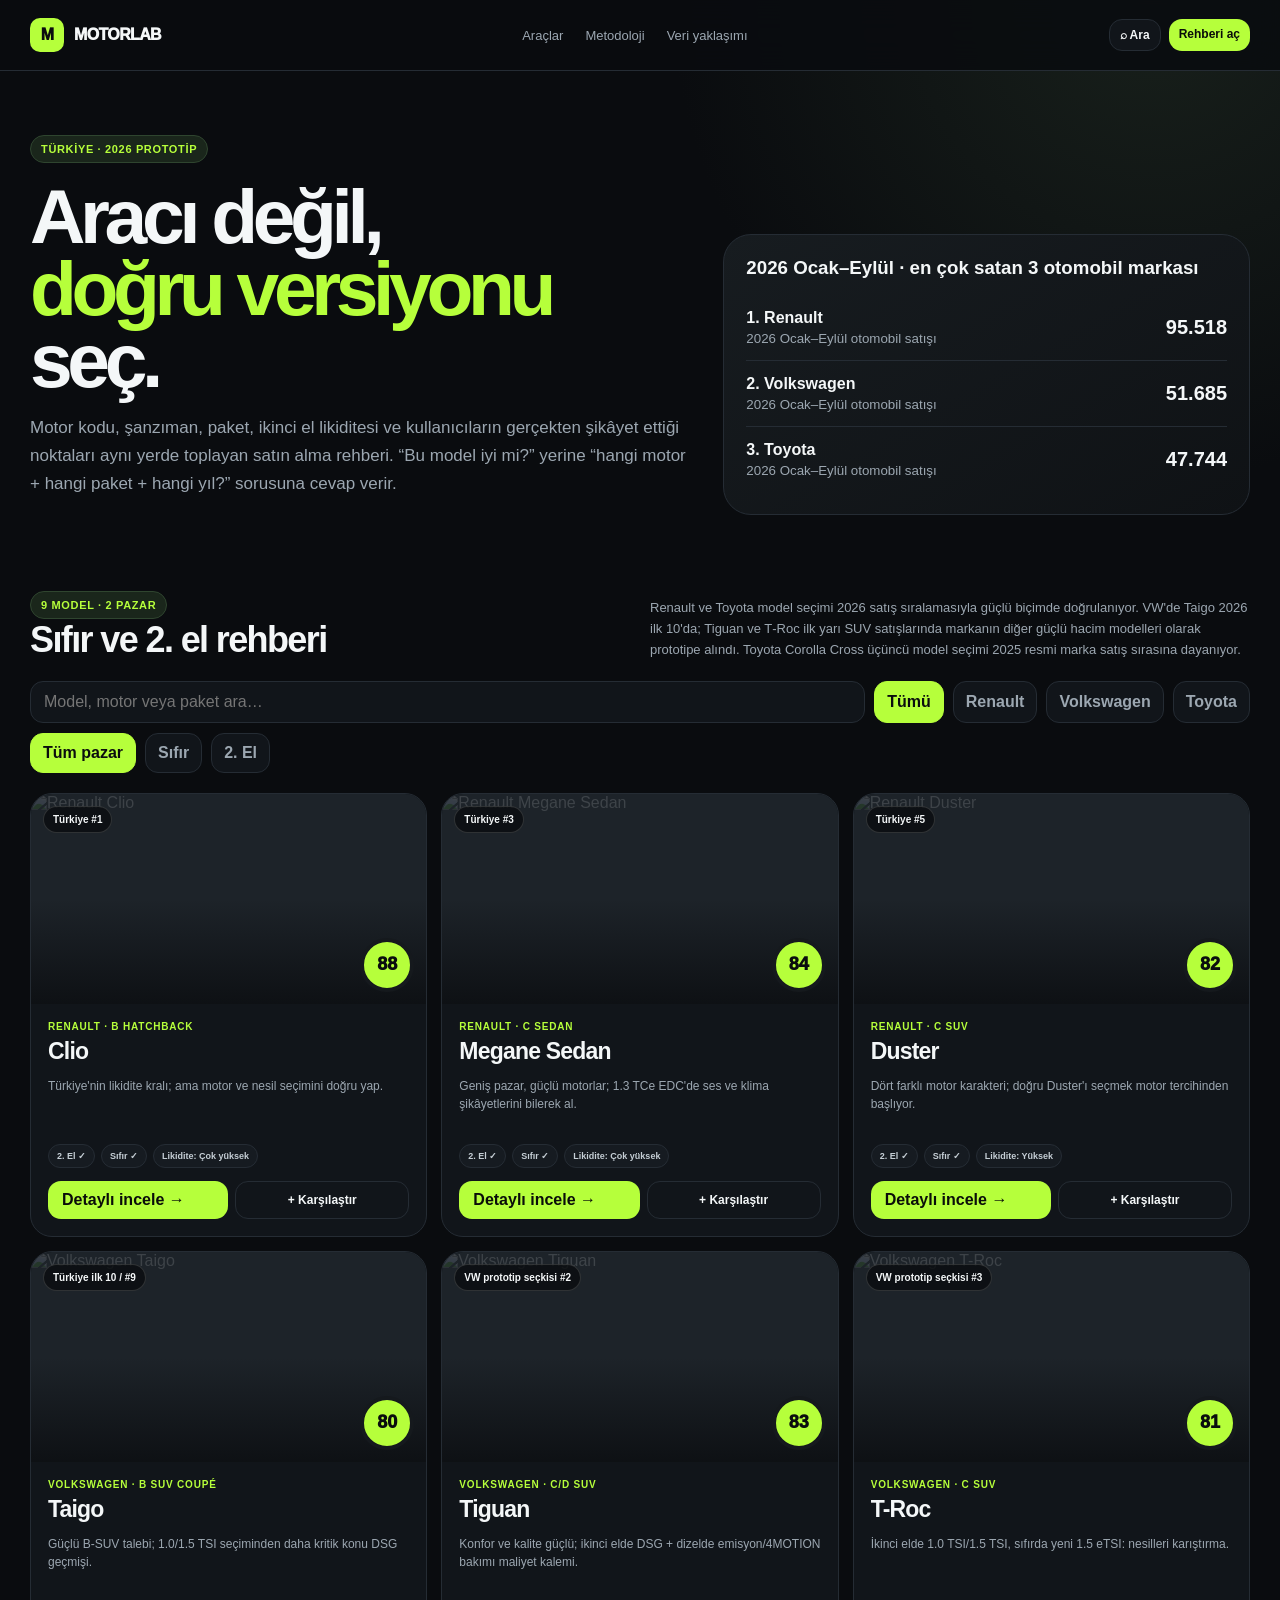
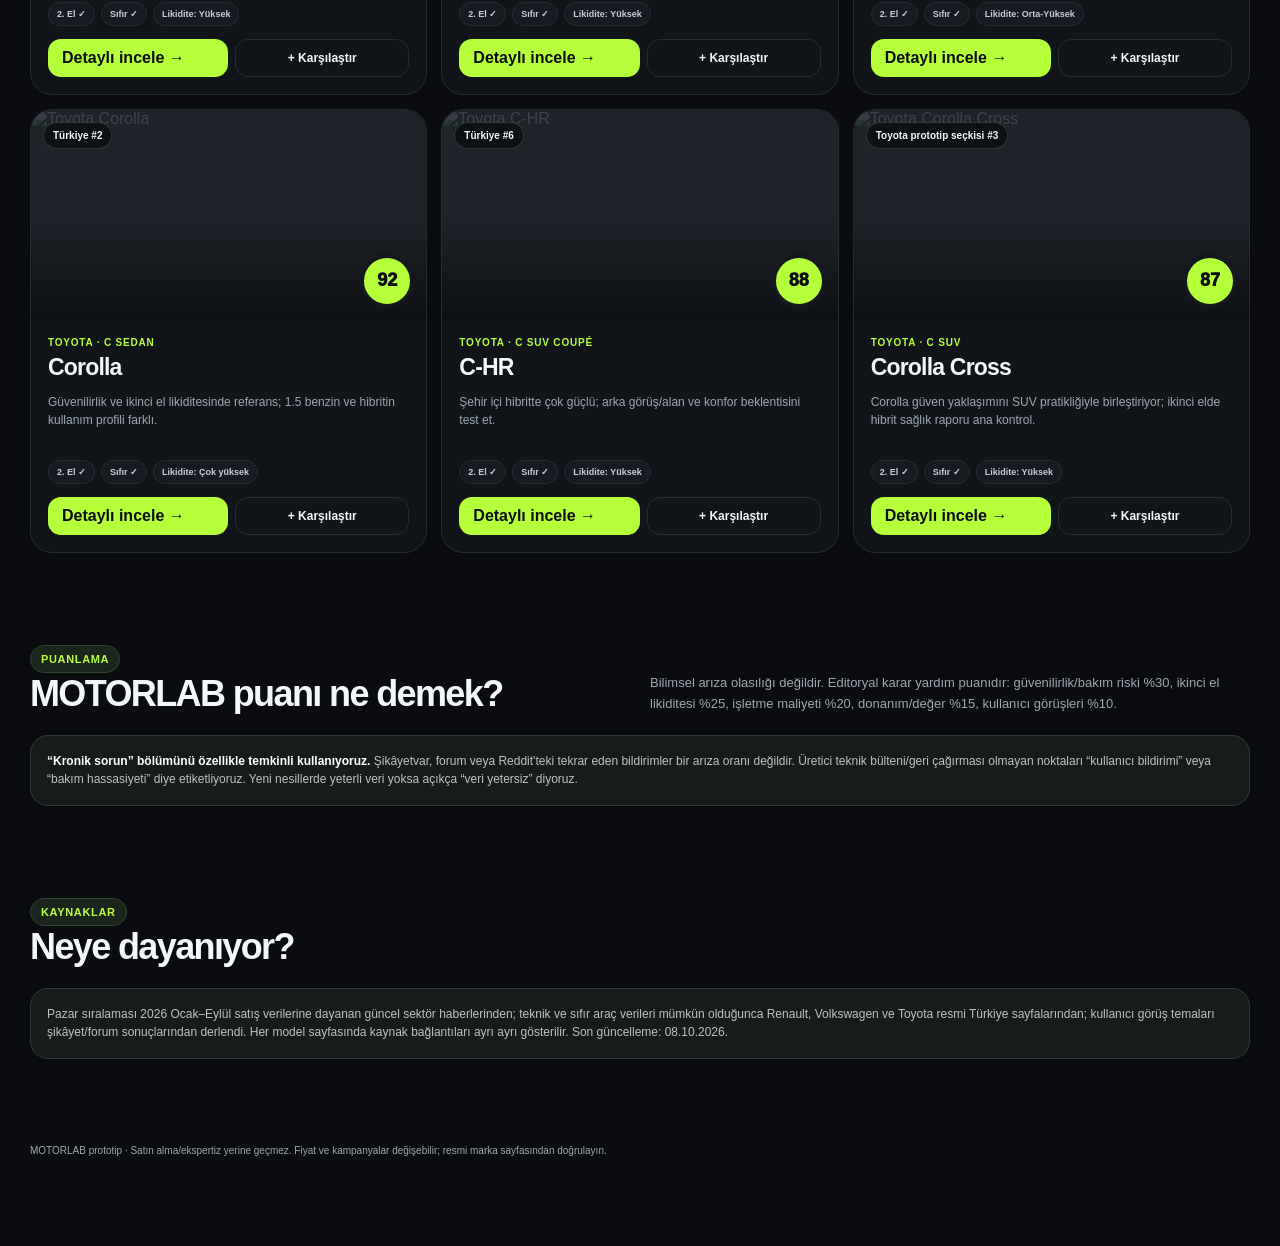
==== index.html @ 367bfd31 "Add files via upload" ====
<!doctype html><html lang="tr"><head><meta charset="utf-8"><meta name="viewport" content="width=device-width,initial-scale=1"><title>MOTORLAB — Türkiye Araç Rehberi</title><meta name="description" content="Sıfır ve ikinci el araçlar için motor, paket, kronik sorun, kullanıcı görüşü ve piyasa analizi."><link rel="stylesheet" href="assets/style.css"></head><body>
<header><div class="wrap nav"><a class="brandlogo" href="index.html"><i>M</i>MOTORLAB</a><nav class="navlinks"><a href="#cars">Araçlar</a><a href="#method">Metodoloji</a><a href="#sources">Veri yaklaşımı</a></nav><div class="navact"><button class="btn ghost small" onclick="document.getElementById('search').focus()">⌕ Ara</button><a class="btn primary small" href="#cars">Rehberi aç</a></div></div></header>
<main>
<section class="hero"><div class="wrap herogrid"><div><span class="kicker">TÜRKİYE · 2026 PROTOTİP</span><h1>Aracı değil,<br><span>doğru versiyonu</span> seç.</h1><p>Motor kodu, şanzıman, paket, ikinci el likiditesi ve kullanıcıların gerçekten şikâyet ettiği noktaları aynı yerde toplayan satın alma rehberi. “Bu model iyi mi?” yerine “hangi motor + hangi paket + hangi yıl?” sorusuna cevap verir.</p></div><aside class="herocard"><h3>2026 Ocak–Eylül · en çok satan 3 otomobil markası</h3><div class="rank"><div><b>1. Renault</b><small>2026 Ocak–Eylül otomobil satışı</small></div><strong>95.518</strong></div><div class="rank"><div><b>2. Volkswagen</b><small>2026 Ocak–Eylül otomobil satışı</small></div><strong>51.685</strong></div><div class="rank"><div><b>3. Toyota</b><small>2026 Ocak–Eylül otomobil satışı</small></div><strong>47.744</strong></div></aside></div></section>
<section class="section" id="cars"><div class="wrap"><div class="head"><div><span class="kicker">9 MODEL · 2 PAZAR</span><h2>Sıfır ve 2. el rehberi</h2></div><p>Renault ve Toyota model seçimi 2026 satış sıralamasıyla güçlü biçimde doğrulanıyor. VW'de Taigo 2026 ilk 10'da; Tiguan ve T‑Roc ilk yarı SUV satışlarında markanın diğer güçlü hacim modelleri olarak prototipe alındı. Toyota Corolla Cross üçüncü model seçimi 2025 resmi marka satış sırasına dayanıyor.</p></div>
<div class="toolbar"><input id="search" class="search" oninput="filterCars()" placeholder="Model, motor veya paket ara…"><button class="filter brand active" data-value="all" onclick="setFilter(this,'brand')">Tümü</button><button class="filter brand" data-value="Renault" onclick="setFilter(this,'brand')">Renault</button><button class="filter brand" data-value="Volkswagen" onclick="setFilter(this,'brand')">Volkswagen</button><button class="filter brand" data-value="Toyota" onclick="setFilter(this,'brand')">Toyota</button></div>
<div class="toolbar" style="margin-top:-10px"><button class="filter market active" data-value="all" onclick="setFilter(this,'market')">Tüm pazar</button><button class="filter market" data-value="new" onclick="setFilter(this,'market')">Sıfır</button><button class="filter market" data-value="used" onclick="setFilter(this,'market')">2. El</button></div>
<div class="grid">
    <article class="car" data-brand="Renault" data-new="1" data-used="1" data-search="renault clio b hatchback türkiye&#x27;nin likidite kralı; ama motor ve nesil seçimini doğru yap. 1.2 tce 115 benzin edc / çift kavrama evolution plus, esprit alpine yeni nesil — veri yetersiz 0.9 tce benzin turbo manuel şehir içi ekonomik; ateşleme/turbo hortumu ve bakım geçmişini kontrol et. düşük-orta 1.0 sce / tce benzin manuel / bazı tce otomatikler basit sce düşük risk; tce&#x27;de yağ/bakım düzeni ve soğuk çalışma önemli. düşük-orta 1.3 tce 130 benzin turbo edc performanslı; edc düşük hız davranışı, kavrama ve hata geçmişi test edilmeli. orta 1.5 dci dizel manuel / edc yüksek km için güçlü seçenek; kısa mesafe kullanımında dpf/egr, enjektör ve turbo kontrolleri önemli. orta">
      <div class="photo">
        <img src="https://cdn.hdmotori.it/oxd0qOdP9eBCr88KjxeHwUbZQrrzigUkPOyaJcWEhsk/rs%3Afit%3A1200%3A675/q%3A80/plain/https%3A/www.hdmotori.it/app/uploads/2025/09/renault-hd-final.jpg%40jpeg" alt="Renault Clio" loading="lazy" onerror="this.style.opacity='.15'">
        <span class="badge">Türkiye #1</span><span class="score">88</span>
      </div>
      <div class="body">
        <div class="meta">Renault · B Hatchback</div>
        <h3>Clio</h3><p>Türkiye&#x27;nin likidite kralı; ama motor ve nesil seçimini doğru yap.</p>
        <div class="chips"><span class="chip">2. El ✓</span><span class="chip">Sıfır ✓</span><span class="chip">Likidite: Çok yüksek</span></div>
        <div class="carfoot"><a class="btn primary" href="models/renault-clio.html">Detaylı incele →</a><button class="btn ghost small" data-compare="renault-clio" onclick="toggleCompare('renault-clio')">+ Karşılaştır</button></div>
      </div>
    </article>
    <article class="car" data-brand="Renault" data-new="1" data-used="1" data-search="renault megane sedan c sedan geniş pazar, güçlü motorlar; 1.3 tce edc&#x27;de ses ve klima şikâyetlerini bilerek al. 1.3 tce 140 benzin turbo 6 ileri manuel / 7 edc touch, icon edc&#x27;de kullanıcı şikâyetleri izlenmeli 1.5 blue dci 115 dizel edc özellikle icon / stok durumuna göre dpf-egr-scr + edc kontrolü 1.6 16v / sce benzin manuel / cvt dönemine göre basit yapı, yüksek tüketim; lpg geçmişi ve kompresyon kontrolü önemli. düşük-orta 1.2 tce benzin turbo manuel / edc yağ tüketimi/bakım geçmişine özellikle dikkat; temiz geçmiş şart. orta-yüksek 1.3 tce 140 benzin turbo manuel / edc güçlü ve yaygın; edc 3→4 ses/vuruntu şikâyeti ve klima geçmişini kontrol et. orta 1.5 dci / blue dci dizel manuel / edc ekonomik ve likit; dpf/egr/scr, enjektör/turbo ve edc geçmişi önemli. orta">
      <div class="photo">
        <img src="https://www.acamar.com.tr/storage/media/media_item/default/12440/12521/conversions/Megane-Sedan%2C-webp.webp" alt="Renault Megane Sedan" loading="lazy" onerror="this.style.opacity='.15'">
        <span class="badge">Türkiye #3</span><span class="score">84</span>
      </div>
      <div class="body">
        <div class="meta">Renault · C Sedan</div>
        <h3>Megane Sedan</h3><p>Geniş pazar, güçlü motorlar; 1.3 TCe EDC&#x27;de ses ve klima şikâyetlerini bilerek al.</p>
        <div class="chips"><span class="chip">2. El ✓</span><span class="chip">Sıfır ✓</span><span class="chip">Likidite: Çok yüksek</span></div>
        <div class="carfoot"><a class="btn primary" href="models/renault-megane-sedan.html">Detaylı incele →</a><button class="btn ghost small" data-compare="renault-megane-sedan" onclick="toggleCompare('renault-megane-sedan')">+ Karşılaştır</button></div>
      </div>
    </article>
    <article class="car" data-brand="Renault" data-new="1" data-used="1" data-search="renault duster c suv dört farklı motor karakteri; doğru duster&#x27;ı seçmek motor tercihinden başlıyor. eco-g 120 benzin + lpg 6 ileri manuel evolution / techno fabrika lpg; ateşleme/enjeksiyon izle turbo tce 145 benzin turbo 7 ileri edc evolution / techno edc + turbo bakım geçmişi e-tech full hybrid 160 full hybrid otomatik multi-mode evolution / techno yeni sistem — veri yetersiz hybrid 4x4 150 hybrid / elektrik destekli 4x4 otomatik donanıma göre yeni sistem — veri yetersiz 1.5 dci dizel manuel / edc eski duster&#x27;da çok yaygın; dpf/egr, enjektör ve turbo kontrolleri. orta 1.3 tce benzin turbo manuel / edc güçlü; yağ/bakım ve edc davranışı önemli. orta 1.0 tce eco-g benzin + lpg manuel ekonomik; lpg sistemi/ateşleme, valf çalışması ve servis geçmişi önemli. orta">
      <div class="photo">
        <img src="https://www.arabavs.com/images/car_images/6_6_78e9c_0.jpg" alt="Renault Duster" loading="lazy" onerror="this.style.opacity='.15'">
        <span class="badge">Türkiye #5</span><span class="score">82</span>
      </div>
      <div class="body">
        <div class="meta">Renault · C SUV</div>
        <h3>Duster</h3><p>Dört farklı motor karakteri; doğru Duster&#x27;ı seçmek motor tercihinden başlıyor.</p>
        <div class="chips"><span class="chip">2. El ✓</span><span class="chip">Sıfır ✓</span><span class="chip">Likidite: Yüksek</span></div>
        <div class="carfoot"><a class="btn primary" href="models/renault-duster.html">Detaylı incele →</a><button class="btn ghost small" data-compare="renault-duster" onclick="toggleCompare('renault-duster')">+ Karşılaştır</button></div>
      </div>
    </article>
    <article class="car" data-brand="Volkswagen" data-new="1" data-used="1" data-search="volkswagen taigo b suv coupé güçlü b-suv talebi; 1.0/1.5 tsi seçiminden daha kritik konu dsg geçmişi. 1.0 tsi 95 benzin turbo manuel life en basit/riski düşük kombinasyon 1.0 tsi 116 benzin turbo dsg life, style, r-line dq200 tipi çift kavrama hassasiyetleri 1.5 tsi act 150 benzin turbo dsg style, r-line act + dsg; performanslı 1.0 tsi 95/110/116 benzin turbo manuel / dsg manuel düşük karmaşıklık; dsg&#x27;de kavrama/mekatronik geçmişi. düşük-orta / orta 1.5 tsi 150 act benzin turbo dsg performans ve tüketim dengeli; dsg + act sistemlerinin servis geçmişi önemli. orta">
      <div class="photo">
        <img src="https://www.bagajhacmi.com/images/auto/2_2_c938c_0.jpg" alt="Volkswagen Taigo" loading="lazy" onerror="this.style.opacity='.15'">
        <span class="badge">Türkiye ilk 10 / #9</span><span class="score">80</span>
      </div>
      <div class="body">
        <div class="meta">Volkswagen · B SUV Coupé</div>
        <h3>Taigo</h3><p>Güçlü B-SUV talebi; 1.0/1.5 TSI seçiminden daha kritik konu DSG geçmişi.</p>
        <div class="chips"><span class="chip">2. El ✓</span><span class="chip">Sıfır ✓</span><span class="chip">Likidite: Yüksek</span></div>
        <div class="carfoot"><a class="btn primary" href="models/volkswagen-taigo.html">Detaylı incele →</a><button class="btn ghost small" data-compare="volkswagen-taigo" onclick="toggleCompare('volkswagen-taigo')">+ Karşılaştır</button></div>
      </div>
    </article>
    <article class="car" data-brand="Volkswagen" data-new="1" data-used="1" data-search="volkswagen tiguan c/d suv konfor ve kalite güçlü; ikinci elde dsg + dizelde emisyon/4motion bakımı maliyet kalemi. 1.5 etsi act 150 48v mild hybrid benzin dsg life, elegance, r-line yeni nesil; 48v + dsg takip 2.0 tdi 193 dizel dsg + 4motion elegance, r-line dpf/scr + 4motion bakım maliyeti 1.4 tsi benzin turbo dsg / manuel dönemine göre eski nesillerde yıl/motor koduna göre zincir/yağ tüketimi geçmişi araştırılmalı. orta-yüksek 1.5 tsi/etsi 150 benzin turbo / mild hybrid dsg dsg ve 48v sistem hata geçmişi; yazılım güncellemeleri. orta 2.0 tdi dizel dsg / 4motion uzun yol için güçlü; dpf/egr/scr ve haldex/4motion yağ bakımı kritik. orta">
      <div class="photo">
        <img src="https://www.automovelnacional.com.br/admin/imagens/editor/300203492.jpg" alt="Volkswagen Tiguan" loading="lazy" onerror="this.style.opacity='.15'">
        <span class="badge">VW prototip seçkisi #2</span><span class="score">83</span>
      </div>
      <div class="body">
        <div class="meta">Volkswagen · C/D SUV</div>
        <h3>Tiguan</h3><p>Konfor ve kalite güçlü; ikinci elde DSG + dizelde emisyon/4MOTION bakımı maliyet kalemi.</p>
        <div class="chips"><span class="chip">2. El ✓</span><span class="chip">Sıfır ✓</span><span class="chip">Likidite: Yüksek</span></div>
        <div class="carfoot"><a class="btn primary" href="models/volkswagen-tiguan.html">Detaylı incele →</a><button class="btn ghost small" data-compare="volkswagen-tiguan" onclick="toggleCompare('volkswagen-tiguan')">+ Karşılaştır</button></div>
      </div>
    </article>
    <article class="car" data-brand="Volkswagen" data-new="1" data-used="1" data-search="volkswagen t-roc c suv i̇kinci elde 1.0 tsi/1.5 tsi, sıfırda yeni 1.5 etsi: nesilleri karıştırma. 1.5 etsi act 150 48v mild hybrid benzin dsg life, style, r-line yeni nesil — uzun dönem veri sınırlı 1.0 tsi benzin turbo manuel daha düşük mekanik karmaşıklık; performans beklentisini test et. düşük-orta 1.5 tsi act 150 benzin turbo dsg yaygın ve performanslı; dsg kavrama/mekatronik geçmişi kritik. orta">
      <div class="photo">
        <img src="https://carnovo.com/wp-content/uploads/2025/08/volkswagen-tcross.jpg" alt="Volkswagen T-Roc" loading="lazy" onerror="this.style.opacity='.15'">
        <span class="badge">VW prototip seçkisi #3</span><span class="score">81</span>
      </div>
      <div class="body">
        <div class="meta">Volkswagen · C SUV</div>
        <h3>T-Roc</h3><p>İkinci elde 1.0 TSI/1.5 TSI, sıfırda yeni 1.5 eTSI: nesilleri karıştırma.</p>
        <div class="chips"><span class="chip">2. El ✓</span><span class="chip">Sıfır ✓</span><span class="chip">Likidite: Orta-Yüksek</span></div>
        <div class="carfoot"><a class="btn primary" href="models/volkswagen-t-roc.html">Detaylı incele →</a><button class="btn ghost small" data-compare="volkswagen-t-roc" onclick="toggleCompare('volkswagen-t-roc')">+ Karşılaştır</button></div>
      </div>
    </article>
    <article class="car" data-brand="Toyota" data-new="1" data-used="1" data-search="toyota corolla c sedan güvenilirlik ve ikinci el likiditesinde referans; 1.5 benzin ve hibritin kullanım profili farklı. 1.5 125 hp benzin multidrive s / cvt vision plus, dream, x-pack, flame x-pack, passion x-pack basit kullanım; performans orta 1.8 hybrid 140 tam hibrit e-cvt dream / x-pack / flame x-pack vb. şehir içi verimlilik güçlü 1.6 valvematic benzin manuel / multidrive s uzun süredir bilinen kombinasyon; lpg varsa montaj/valf ve bakım geçmişi kontrolü. düşük 1.5 125 benzin multidrive s mekanik yapı genel olarak sade; 12v akü, sensör/katalizör bildirimlerini kontrol et. düşük-orta 1.8 hybrid tam hibrit e-cvt dayanıklılık algısı güçlü; hibrit batarya sağlık testi ve 12v akü kontrolü önerilir. düşük">
      <div class="photo">
        <img src="https://scene7.toyota.eu/is/image/toyotaeurope/standartsunulanozellikler-2-onceguvenlik?fit=constrain&amp;qlt=80&amp;resMode=sharp2&amp;wid=1600" alt="Toyota Corolla" loading="lazy" onerror="this.style.opacity='.15'">
        <span class="badge">Türkiye #2</span><span class="score">92</span>
      </div>
      <div class="body">
        <div class="meta">Toyota · C Sedan</div>
        <h3>Corolla</h3><p>Güvenilirlik ve ikinci el likiditesinde referans; 1.5 benzin ve hibritin kullanım profili farklı.</p>
        <div class="chips"><span class="chip">2. El ✓</span><span class="chip">Sıfır ✓</span><span class="chip">Likidite: Çok yüksek</span></div>
        <div class="carfoot"><a class="btn primary" href="models/toyota-corolla.html">Detaylı incele →</a><button class="btn ghost small" data-compare="toyota-corolla" onclick="toggleCompare('toyota-corolla')">+ Karşılaştır</button></div>
      </div>
    </article>
    <article class="car" data-brand="Toyota" data-new="1" data-used="1" data-search="toyota c-hr c suv coupé şehir içi hibritte çok güçlü; arka görüş/alan ve konfor beklentisini test et. 1.8 hybrid tam hibrit e-cvt flame, passion, x-sport, gr sport mekanik risk düşük; 12v/trim takip 1.2 turbo benzin turbo manuel / cvt dönemine göre i̇kinci elde daha nadir; turbo/cvt bakım geçmişi ve parça durumu önemli. orta 1.8 hybrid tam hibrit e-cvt en yaygın ve mantıklı kombinasyon; batarya sağlık testi önerilir. düşük">
      <div class="photo">
        <img src="https://scene7.toyota.eu/is/image/toyotaeurope/3200x1800_C-HR-1%3AMedium-Landscape?op_usm=1.75%2C0.3%2C2%2C0&amp;resMode=sharp2&amp;ts=1767173157829" alt="Toyota C-HR" loading="lazy" onerror="this.style.opacity='.15'">
        <span class="badge">Türkiye #6</span><span class="score">88</span>
      </div>
      <div class="body">
        <div class="meta">Toyota · C SUV Coupé</div>
        <h3>C-HR</h3><p>Şehir içi hibritte çok güçlü; arka görüş/alan ve konfor beklentisini test et.</p>
        <div class="chips"><span class="chip">2. El ✓</span><span class="chip">Sıfır ✓</span><span class="chip">Likidite: Yüksek</span></div>
        <div class="carfoot"><a class="btn primary" href="models/toyota-c-hr.html">Detaylı incele →</a><button class="btn ghost small" data-compare="toyota-c-hr" onclick="toggleCompare('toyota-c-hr')">+ Karşılaştır</button></div>
      </div>
    </article>
    <article class="car" data-brand="Toyota" data-new="1" data-used="1" data-search="toyota corolla cross c suv corolla güven yaklaşımını suv pratikliğiyle birleştiriyor; ikinci elde hibrit sağlık raporu ana kontrol. 1.8 hybrid 140 tam hibrit e-cvt flame, passion, passion x-pack güçlü güvenilirlik algısı 1.8 hybrid tam hibrit e-cvt türkiye ikinci elinin ana kombinasyonu; batarya sağlık testi ve 12v akü kontrolü. düşük">
      <div class="photo">
        <img src="https://www.autoblog.com/.image/c_fill%2Cw_4000%2Ch_2673%2Cg_faces%3Acenter/NzowMDAwMDAwMDAwOTMwNDQ2/toyota_2026_corolla-cross-hybrid_xse_001-1.jpg" alt="Toyota Corolla Cross" loading="lazy" onerror="this.style.opacity='.15'">
        <span class="badge">Toyota prototip seçkisi #3</span><span class="score">87</span>
      </div>
      <div class="body">
        <div class="meta">Toyota · C SUV</div>
        <h3>Corolla Cross</h3><p>Corolla güven yaklaşımını SUV pratikliğiyle birleştiriyor; ikinci elde hibrit sağlık raporu ana kontrol.</p>
        <div class="chips"><span class="chip">2. El ✓</span><span class="chip">Sıfır ✓</span><span class="chip">Likidite: Yüksek</span></div>
        <div class="carfoot"><a class="btn primary" href="models/toyota-corolla-cross.html">Detaylı incele →</a><button class="btn ghost small" data-compare="toyota-corolla-cross" onclick="toggleCompare('toyota-corolla-cross')">+ Karşılaştır</button></div>
      </div>
    </article></div></div></section>
<section class="section" id="method"><div class="wrap"><div class="head"><div><span class="kicker">PUANLAMA</span><h2>MOTORLAB puanı ne demek?</h2></div><p>Bilimsel arıza olasılığı değildir. Editoryal karar yardım puanıdır: güvenilirlik/bakım riski %30, ikinci el likiditesi %25, işletme maliyeti %20, donanım/değer %15, kullanıcı görüşleri %10.</p></div><div class="note"><b>“Kronik sorun” bölümünü özellikle temkinli kullanıyoruz.</b> Şikâyetvar, forum veya Reddit'teki tekrar eden bildirimler bir arıza oranı değildir. Üretici teknik bülteni/geri çağırması olmayan noktaları “kullanıcı bildirimi” veya “bakım hassasiyeti” diye etiketliyoruz. Yeni nesillerde yeterli veri yoksa açıkça “veri yetersiz” diyoruz.</div></div></section>
<section class="section" id="sources"><div class="wrap"><div class="head"><div><span class="kicker">KAYNAKLAR</span><h2>Neye dayanıyor?</h2></div></div><div class="note">Pazar sıralaması 2026 Ocak–Eylül satış verilerine dayanan güncel sektör haberlerinden; teknik ve sıfır araç verileri mümkün olduğunca Renault, Volkswagen ve Toyota resmi Türkiye sayfalarından; kullanıcı görüş temaları şikâyet/forum sonuçlarından derlendi. Her model sayfasında kaynak bağlantıları ayrı ayrı gösterilir. Son güncelleme: 08.10.2026.</div></div></section>
</main>
<footer><div class="wrap">MOTORLAB prototip · Satın alma/ekspertiz yerine geçmez. Fiyat ve kampanyalar değişebilir; resmi marka sayfasından doğrulayın.</div></footer>
<div class="comparebar" id="comparebar"><div class="compareitems" id="compareitems"></div><div style="display:flex;gap:7px"><button class="btn ghost small" onclick="clearCompare()">Temizle</button><button class="btn primary small" onclick="openCompare()">Karşılaştır</button></div></div>
<div class="modalback" id="comparemodal" onclick="if(event.target===this)closeCompare()"><div class="modal"><div style="display:flex;justify-content:space-between;align-items:center"><h2>Karşılaştırma</h2><button class="btn ghost small" onclick="closeCompare()">Kapat</button></div><div style="overflow:auto"><table class="comparetable" id="comparetable"></table></div></div></div>
<script src="assets/app.js"></script></body></html>
---- assets/style.css ----
:root{--bg:#0a0c0f;--panel:#11151a;--panel2:#161b21;--line:#252c34;--text:#f4f7f8;--muted:#9ca7b1;--accent:#b6ff3b;--red:#ff665e;--amber:#ffbf47;--blue:#68a8ff;--green:#4bd189;--r:22px}
*{box-sizing:border-box}html{scroll-behavior:smooth}body{margin:0;background:radial-gradient(circle at 90% 0,#18201b 0,transparent 30rem),var(--bg);color:var(--text);font-family:Inter,-apple-system,BlinkMacSystemFont,"Segoe UI",sans-serif}a{color:inherit;text-decoration:none}button,input,select{font:inherit}.wrap{width:min(1220px,calc(100% - 30px));margin:auto}
header{position:sticky;top:0;z-index:50;background:rgba(10,12,15,.88);backdrop-filter:blur(16px);border-bottom:1px solid var(--line)}.nav{height:70px;display:flex;align-items:center;justify-content:space-between;gap:16px}.brandlogo{display:flex;align-items:center;gap:10px;font-weight:950;letter-spacing:-.04em}.brandlogo i{display:grid;place-items:center;width:34px;height:34px;background:var(--accent);color:#0b0d0e;border-radius:10px;font-style:normal}.navlinks{display:flex;gap:22px;color:var(--muted);font-size:13px}.navact{display:flex;gap:8px}.btn{border:0;border-radius:13px;padding:10px 14px;font-weight:850;cursor:pointer}.primary{background:var(--accent);color:#0a0d09}.ghost{background:var(--panel);border:1px solid var(--line);color:var(--text)}.small{padding:8px 10px;font-size:12px}
.hero{padding:64px 0 30px}.herogrid{display:grid;grid-template-columns:1fr .8fr;gap:35px;align-items:end}.kicker{display:inline-flex;padding:7px 10px;background:#1a261b;border:1px solid #2f452f;color:var(--accent);border-radius:999px;font-size:11px;font-weight:900;letter-spacing:.06em}.hero h1{font-size:clamp(46px,6vw,82px);line-height:.94;letter-spacing:-.07em;margin:17px 0}.hero h1 span{color:var(--accent)}.hero p{color:var(--muted);font-size:17px;line-height:1.65;max-width:720px}.herocard{background:linear-gradient(150deg,#171c20,#0f1215);border:1px solid var(--line);border-radius:28px;padding:22px}.herocard h3{margin:0 0 16px}.rank{display:flex;align-items:center;justify-content:space-between;padding:14px 0;border-bottom:1px solid var(--line)}.rank:last-child{border:0}.rank strong{font-size:20px}.rank small{display:block;color:var(--muted);margin-top:4px}
.section{padding:46px 0}.head{display:flex;justify-content:space-between;gap:20px;align-items:end;margin-bottom:20px}.head h2{font-size:36px;margin:0;letter-spacing:-.045em}.head p{max-width:600px;color:var(--muted);font-size:13px;line-height:1.6;margin:0}
.toolbar{display:flex;gap:9px;flex-wrap:wrap;margin:18px 0 20px}.search{flex:1;min-width:230px;background:var(--panel);border:1px solid var(--line);border-radius:13px;padding:11px 13px;color:#fff;outline:none}.filter{background:var(--panel);border:1px solid var(--line);color:var(--muted);border-radius:13px;padding:10px 12px;cursor:pointer;font-weight:800}.filter.active{background:var(--accent);border-color:var(--accent);color:#0b0d0e}
.grid{display:grid;grid-template-columns:repeat(3,1fr);gap:14px}.car{background:var(--panel);border:1px solid var(--line);border-radius:22px;overflow:hidden;transition:.2s}.car:hover{transform:translateY(-3px);border-color:#3d4853}.photo{height:210px;background:#1d2329;position:relative;overflow:hidden}.photo img{width:100%;height:100%;object-fit:cover}.photo:after{content:"";position:absolute;left:0;right:0;bottom:0;height:50%;background:linear-gradient(transparent,rgba(10,12,15,.8))}.photo .badge{position:absolute;z-index:2;left:12px;top:12px;background:rgba(10,12,15,.78);border:1px solid rgba(255,255,255,.14);padding:7px 9px;border-radius:999px;font-size:10px;font-weight:900}.photo .score{position:absolute;z-index:2;right:12px;bottom:12px;width:54px;height:54px;border-radius:50%;background:var(--accent);color:#0a0d0e;display:grid;place-items:center;font-size:18px;font-weight:950;border:4px solid #15191d}.body{padding:17px}.body .meta{font-size:10px;color:var(--accent);font-weight:900;text-transform:uppercase;letter-spacing:.08em}.body h3{font-size:23px;margin:6px 0 8px;letter-spacing:-.035em}.body p{color:var(--muted);font-size:12px;line-height:1.5;min-height:54px}.chips{display:flex;flex-wrap:wrap;gap:6px;margin:13px 0}.chip{font-size:9px;font-weight:850;background:var(--panel2);border:1px solid var(--line);padding:6px 8px;border-radius:999px;color:#c5ced5}.carfoot{display:flex;gap:7px;margin-top:12px}.carfoot .btn{flex:1}
.note{background:#161b1c;border:1px solid #303c35;border-radius:18px;padding:16px;color:#bbc5be;font-size:12px;line-height:1.55}.note b{color:#fff}
.comparebar{position:fixed;left:50%;transform:translateX(-50%);bottom:16px;width:min(900px,calc(100% - 24px));background:rgba(17,21,26,.96);backdrop-filter:blur(16px);border:1px solid #334039;border-radius:18px;padding:10px 12px;display:none;align-items:center;justify-content:space-between;gap:12px;z-index:80;box-shadow:0 18px 60px rgba(0,0,0,.38)}.comparebar.show{display:flex}.compareitems{display:flex;gap:7px;overflow:auto}.compareitem{white-space:nowrap;background:#20262c;border:1px solid #303942;padding:7px 9px;border-radius:10px;font-size:11px}.modalback{position:fixed;inset:0;background:rgba(0,0,0,.74);display:none;align-items:center;justify-content:center;padding:15px;z-index:100}.modalback.show{display:flex}.modal{width:min(980px,100%);max-height:85vh;overflow:auto;background:#101419;border:1px solid var(--line);border-radius:24px;padding:20px}.comparetable{width:100%;border-collapse:collapse;font-size:12px}.comparetable th,.comparetable td{border-bottom:1px solid var(--line);padding:13px;text-align:left}.comparetable th{color:var(--accent)}
.modelhero{padding:28px 0}.crumb{color:var(--muted);font-size:11px;margin-bottom:14px}.modelgrid{display:grid;grid-template-columns:1.1fr .9fr;gap:18px}.modelimage{height:470px;border-radius:28px;overflow:hidden;background:#171b20;position:relative;border:1px solid var(--line)}.modelimage img{width:100%;height:100%;object-fit:cover}.imgcredit{position:absolute;left:12px;bottom:12px;background:rgba(7,9,11,.75);padding:6px 8px;border-radius:8px;color:#c8cfd4;font-size:9px}.modelintro{background:var(--panel);border:1px solid var(--line);border-radius:28px;padding:24px;display:flex;flex-direction:column;justify-content:space-between}.modelintro h1{font-size:50px;letter-spacing:-.06em;margin:10px 0}.modelintro p{color:var(--muted);line-height:1.6;font-size:13px}.scoreline{display:grid;grid-template-columns:1fr 1fr;gap:9px}.scorebox{background:var(--panel2);border:1px solid var(--line);border-radius:16px;padding:15px}.scorebox small{color:var(--muted);font-size:9px;text-transform:uppercase;letter-spacing:.08em;font-weight:900}.scorebox strong{display:block;font-size:26px;margin-top:6px}
.tabs{display:flex;gap:8px;border-bottom:1px solid var(--line);padding-bottom:10px;margin-bottom:20px}.tab{border:1px solid var(--line);background:var(--panel);color:var(--muted);padding:9px 13px;border-radius:12px;font-weight:850;cursor:pointer}.tab.active{background:var(--accent);color:#0a0d0e;border-color:var(--accent)}.tabpane{display:none}.tabpane.active{display:block}
.twocol{display:grid;grid-template-columns:1fr 1fr;gap:14px}.card{background:var(--panel);border:1px solid var(--line);border-radius:20px;padding:19px}.card h3{margin:0 0 12px;font-size:18px}.card p,.card li{color:var(--muted);font-size:12px;line-height:1.6}.stats{display:grid;grid-template-columns:repeat(4,1fr);gap:10px;margin-bottom:14px}.stat{background:var(--panel);border:1px solid var(--line);border-radius:16px;padding:15px}.stat span{font-size:9px;color:var(--muted);text-transform:uppercase;letter-spacing:.08em;font-weight:900}.stat strong{display:block;font-size:19px;margin-top:6px}.meter{height:8px;background:#242a30;border-radius:99px;margin-top:8px;overflow:hidden}.meter i{display:block;height:100%;background:var(--accent);border-radius:99px}
.tablewrap{overflow:auto}.data{width:100%;border-collapse:collapse;min-width:700px}.data th,.data td{padding:12px;border-bottom:1px solid var(--line);text-align:left;font-size:11px;vertical-align:top}.data th{color:#dfe6ea;background:#171b20}.data td{color:#aeb8c0}.risk-low{color:var(--green)!important}.risk-mid{color:var(--amber)!important}.risk-high{color:var(--red)!important}.risk-unknown{color:var(--blue)!important}
.issues{display:grid;grid-template-columns:repeat(2,1fr);gap:10px}.issue{background:var(--panel);border:1px solid var(--line);border-radius:17px;padding:16px}.issue .itype{font-size:9px;color:var(--accent);font-weight:900;text-transform:uppercase}.issue h4{margin:7px 0}.issue p{margin:0;color:var(--muted);font-size:11px;line-height:1.55}.riskpill{display:inline-block;margin-top:10px;padding:5px 7px;border-radius:999px;background:#242a30;font-size:9px;font-weight:900}
.listgrid{display:grid;grid-template-columns:1fr 1fr;gap:13px}.listbox{background:var(--panel);border:1px solid var(--line);border-radius:18px;padding:17px}.listbox h3{font-size:15px}.listbox ul{padding-left:18px}
.owner{display:grid;grid-template-columns:1fr 1fr;gap:12px}.ownerbox{border-radius:19px;padding:18px}.ownerbox.good{background:#10251c;border:1px solid #234a36}.ownerbox.bad{background:#251615;border:1px solid #4b2b29}.ownerbox h3{margin:0 0 8px}.ownerbox p{font-size:12px;line-height:1.6;color:#c5cec8}
.sources{display:grid;gap:7px}.source{display:flex;justify-content:space-between;gap:15px;background:var(--panel);border:1px solid var(--line);border-radius:13px;padding:11px;font-size:11px;color:#b7c0c8}.source b{color:#fff}.pdfcta{background:linear-gradient(130deg,#1f2c20,#11151a);border:1px solid #344634;border-radius:22px;padding:21px;display:flex;justify-content:space-between;gap:20px;align-items:center}.pdfcta h3{margin:0 0 6px}.pdfcta p{margin:0;color:var(--muted);font-size:11px}
footer{padding:40px 0 90px;color:var(--muted);font-size:10px}
@media(max-width:900px){.herogrid,.modelgrid{grid-template-columns:1fr}.grid{grid-template-columns:repeat(2,1fr)}.stats{grid-template-columns:repeat(2,1fr)}.modelimage{height:360px}.twocol{grid-template-columns:1fr}.navlinks{display:none}}
@media(max-width:620px){.wrap{width:min(100% - 18px,1220px)}.hero{padding-top:38px}.hero h1{font-size:48px}.grid,.issues,.listgrid,.owner{grid-template-columns:1fr}.modelintro h1{font-size:40px}.modelimage{height:280px}.head{align-items:start;flex-direction:column}.stats{grid-template-columns:1fr 1fr}.pdfcta{align-items:start;flex-direction:column}.navact .ghost{display:none}}
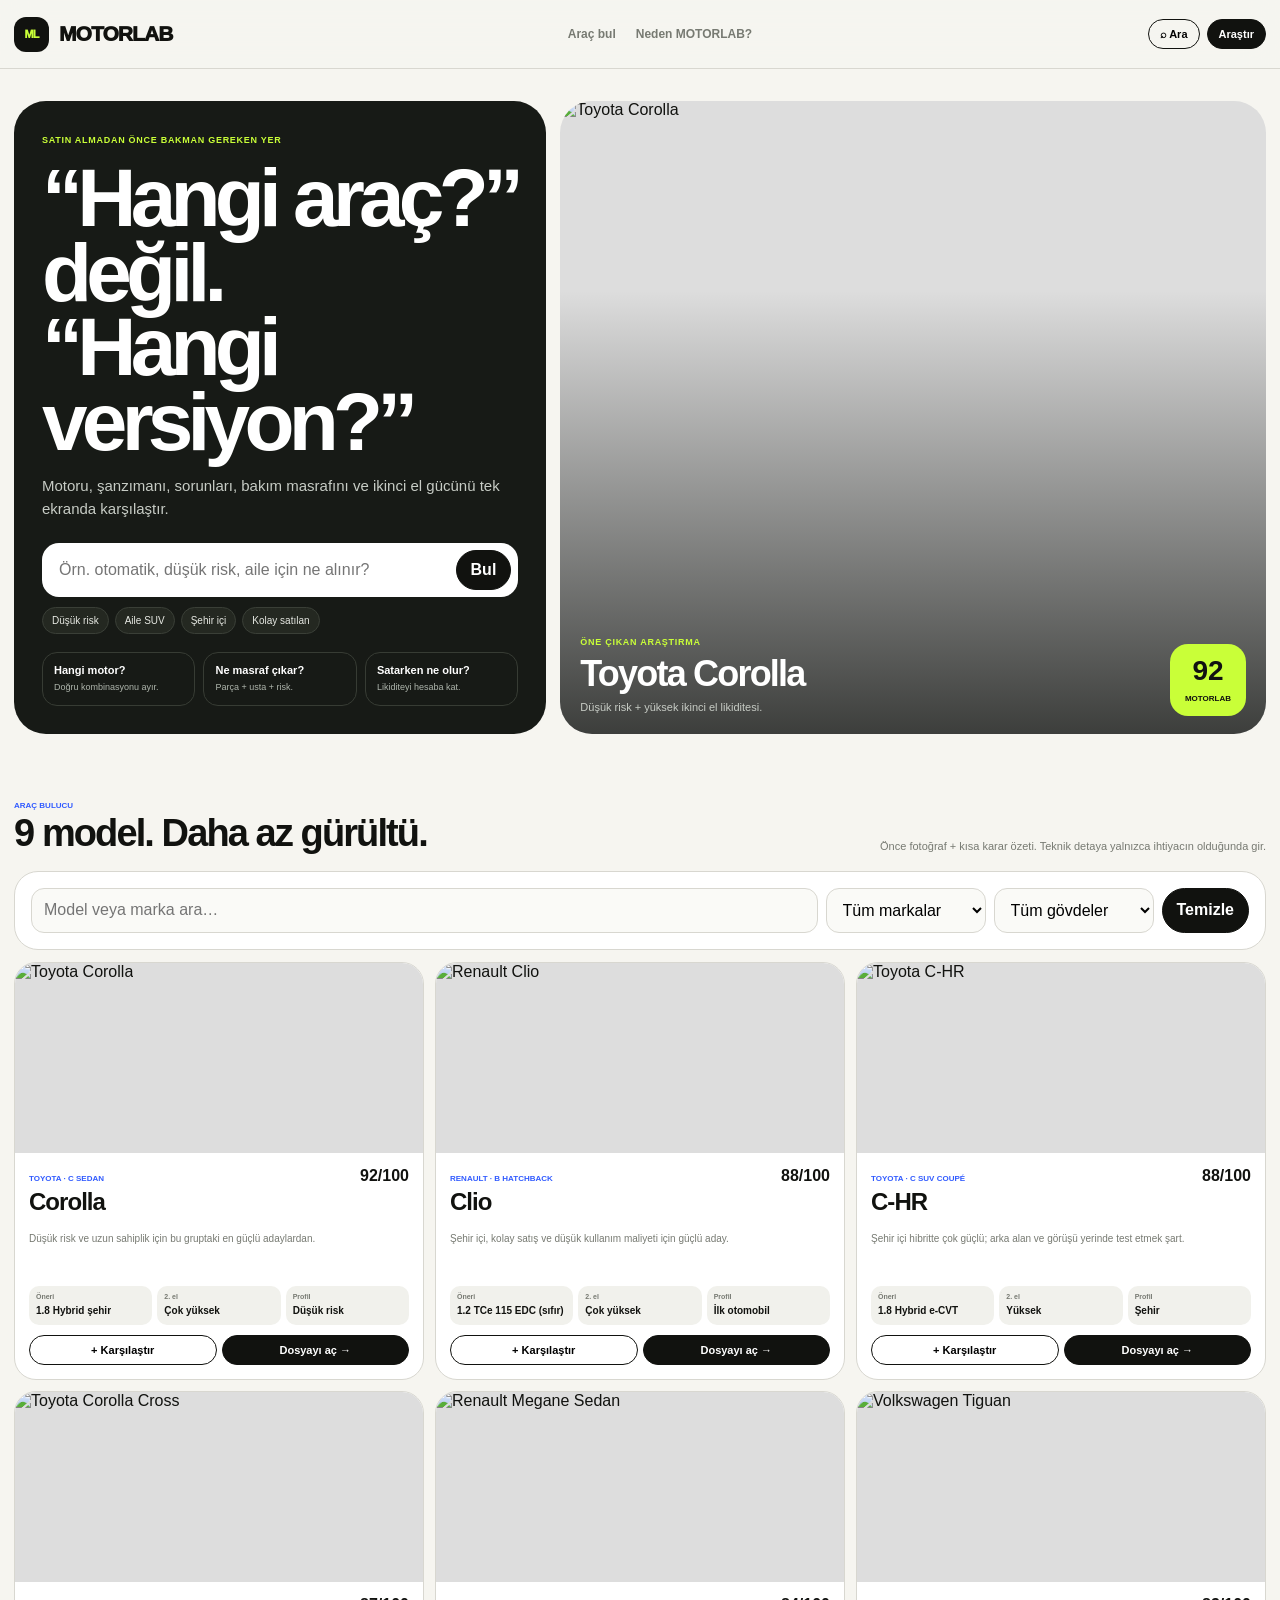
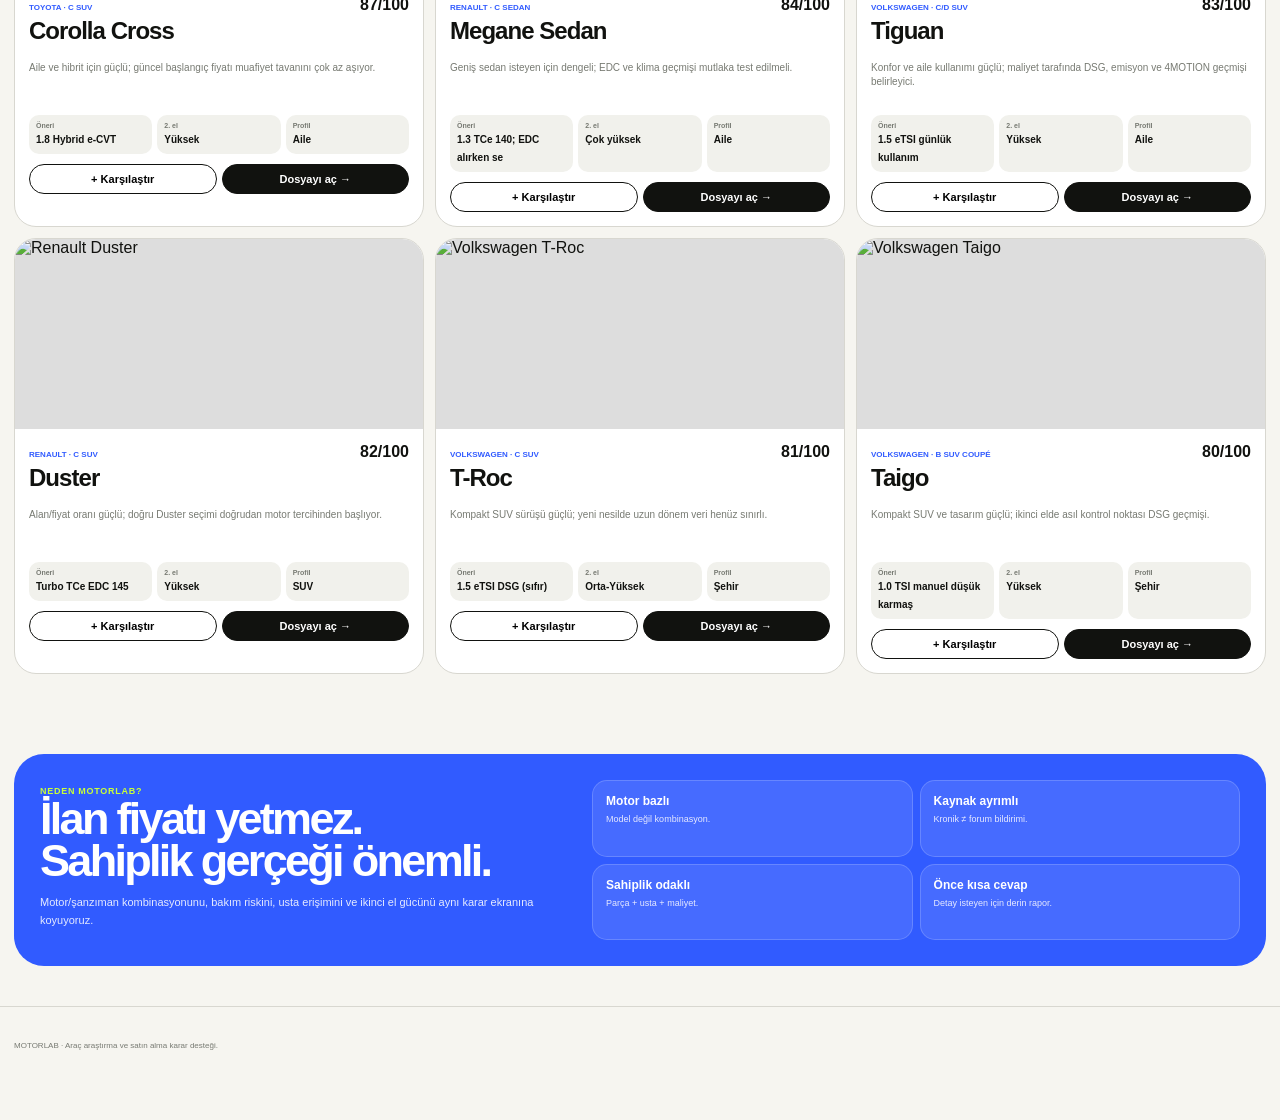
==== commit 592003c1: "Add files via upload" ====
--- a/index.html
+++ b/index.html
@@ -1,123 +1,77 @@
-<!doctype html><html lang="tr"><head><meta charset="utf-8"><meta name="viewport" content="width=device-width,initial-scale=1"><title>MOTORLAB — Türkiye Araç Rehberi</title><meta name="description" content="Sıfır ve ikinci el araçlar için motor, paket, kronik sorun, kullanıcı görüşü ve piyasa analizi."><link rel="stylesheet" href="assets/style.css"></head><body>
-<header><div class="wrap nav"><a class="brandlogo" href="index.html"><i>M</i>MOTORLAB</a><nav class="navlinks"><a href="#cars">Araçlar</a><a href="#method">Metodoloji</a><a href="#sources">Veri yaklaşımı</a></nav><div class="navact"><button class="btn ghost small" onclick="document.getElementById('search').focus()">⌕ Ara</button><a class="btn primary small" href="#cars">Rehberi aç</a></div></div></header>
-<main>
-<section class="hero"><div class="wrap herogrid"><div><span class="kicker">TÜRKİYE · 2026 PROTOTİP</span><h1>Aracı değil,<br><span>doğru versiyonu</span> seç.</h1><p>Motor kodu, şanzıman, paket, ikinci el likiditesi ve kullanıcıların gerçekten şikâyet ettiği noktaları aynı yerde toplayan satın alma rehberi. “Bu model iyi mi?” yerine “hangi motor + hangi paket + hangi yıl?” sorusuna cevap verir.</p></div><aside class="herocard"><h3>2026 Ocak–Eylül · en çok satan 3 otomobil markası</h3><div class="rank"><div><b>1. Renault</b><small>2026 Ocak–Eylül otomobil satışı</small></div><strong>95.518</strong></div><div class="rank"><div><b>2. Volkswagen</b><small>2026 Ocak–Eylül otomobil satışı</small></div><strong>51.685</strong></div><div class="rank"><div><b>3. Toyota</b><small>2026 Ocak–Eylül otomobil satışı</small></div><strong>47.744</strong></div></aside></div></section>
-<section class="section" id="cars"><div class="wrap"><div class="head"><div><span class="kicker">9 MODEL · 2 PAZAR</span><h2>Sıfır ve 2. el rehberi</h2></div><p>Renault ve Toyota model seçimi 2026 satış sıralamasıyla güçlü biçimde doğrulanıyor. VW'de Taigo 2026 ilk 10'da; Tiguan ve T‑Roc ilk yarı SUV satışlarında markanın diğer güçlü hacim modelleri olarak prototipe alındı. Toyota Corolla Cross üçüncü model seçimi 2025 resmi marka satış sırasına dayanıyor.</p></div>
-<div class="toolbar"><input id="search" class="search" oninput="filterCars()" placeholder="Model, motor veya paket ara…"><button class="filter brand active" data-value="all" onclick="setFilter(this,'brand')">Tümü</button><button class="filter brand" data-value="Renault" onclick="setFilter(this,'brand')">Renault</button><button class="filter brand" data-value="Volkswagen" onclick="setFilter(this,'brand')">Volkswagen</button><button class="filter brand" data-value="Toyota" onclick="setFilter(this,'brand')">Toyota</button></div>
-<div class="toolbar" style="margin-top:-10px"><button class="filter market active" data-value="all" onclick="setFilter(this,'market')">Tüm pazar</button><button class="filter market" data-value="new" onclick="setFilter(this,'market')">Sıfır</button><button class="filter market" data-value="used" onclick="setFilter(this,'market')">2. El</button></div>
-<div class="grid">
-    <article class="car" data-brand="Renault" data-new="1" data-used="1" data-search="renault clio b hatchback türkiye&#x27;nin likidite kralı; ama motor ve nesil seçimini doğru yap. 1.2 tce 115 benzin edc / çift kavrama evolution plus, esprit alpine yeni nesil — veri yetersiz 0.9 tce benzin turbo manuel şehir içi ekonomik; ateşleme/turbo hortumu ve bakım geçmişini kontrol et. düşük-orta 1.0 sce / tce benzin manuel / bazı tce otomatikler basit sce düşük risk; tce&#x27;de yağ/bakım düzeni ve soğuk çalışma önemli. düşük-orta 1.3 tce 130 benzin turbo edc performanslı; edc düşük hız davranışı, kavrama ve hata geçmişi test edilmeli. orta 1.5 dci dizel manuel / edc yüksek km için güçlü seçenek; kısa mesafe kullanımında dpf/egr, enjektör ve turbo kontrolleri önemli. orta">
-      <div class="photo">
-        <img src="https://cdn.hdmotori.it/oxd0qOdP9eBCr88KjxeHwUbZQrrzigUkPOyaJcWEhsk/rs%3Afit%3A1200%3A675/q%3A80/plain/https%3A/www.hdmotori.it/app/uploads/2025/09/renault-hd-final.jpg%40jpeg" alt="Renault Clio" loading="lazy" onerror="this.style.opacity='.15'">
-        <span class="badge">Türkiye #1</span><span class="score">88</span>
-      </div>
-      <div class="body">
-        <div class="meta">Renault · B Hatchback</div>
-        <h3>Clio</h3><p>Türkiye&#x27;nin likidite kralı; ama motor ve nesil seçimini doğru yap.</p>
-        <div class="chips"><span class="chip">2. El ✓</span><span class="chip">Sıfır ✓</span><span class="chip">Likidite: Çok yüksek</span></div>
-        <div class="carfoot"><a class="btn primary" href="models/renault-clio.html">Detaylı incele →</a><button class="btn ghost small" data-compare="renault-clio" onclick="toggleCompare('renault-clio')">+ Karşılaştır</button></div>
-      </div>
-    </article>
-    <article class="car" data-brand="Renault" data-new="1" data-used="1" data-search="renault megane sedan c sedan geniş pazar, güçlü motorlar; 1.3 tce edc&#x27;de ses ve klima şikâyetlerini bilerek al. 1.3 tce 140 benzin turbo 6 ileri manuel / 7 edc touch, icon edc&#x27;de kullanıcı şikâyetleri izlenmeli 1.5 blue dci 115 dizel edc özellikle icon / stok durumuna göre dpf-egr-scr + edc kontrolü 1.6 16v / sce benzin manuel / cvt dönemine göre basit yapı, yüksek tüketim; lpg geçmişi ve kompresyon kontrolü önemli. düşük-orta 1.2 tce benzin turbo manuel / edc yağ tüketimi/bakım geçmişine özellikle dikkat; temiz geçmiş şart. orta-yüksek 1.3 tce 140 benzin turbo manuel / edc güçlü ve yaygın; edc 3→4 ses/vuruntu şikâyeti ve klima geçmişini kontrol et. orta 1.5 dci / blue dci dizel manuel / edc ekonomik ve likit; dpf/egr/scr, enjektör/turbo ve edc geçmişi önemli. orta">
-      <div class="photo">
-        <img src="https://www.acamar.com.tr/storage/media/media_item/default/12440/12521/conversions/Megane-Sedan%2C-webp.webp" alt="Renault Megane Sedan" loading="lazy" onerror="this.style.opacity='.15'">
-        <span class="badge">Türkiye #3</span><span class="score">84</span>
-      </div>
-      <div class="body">
-        <div class="meta">Renault · C Sedan</div>
-        <h3>Megane Sedan</h3><p>Geniş pazar, güçlü motorlar; 1.3 TCe EDC&#x27;de ses ve klima şikâyetlerini bilerek al.</p>
-        <div class="chips"><span class="chip">2. El ✓</span><span class="chip">Sıfır ✓</span><span class="chip">Likidite: Çok yüksek</span></div>
-        <div class="carfoot"><a class="btn primary" href="models/renault-megane-sedan.html">Detaylı incele →</a><button class="btn ghost small" data-compare="renault-megane-sedan" onclick="toggleCompare('renault-megane-sedan')">+ Karşılaştır</button></div>
-      </div>
-    </article>
-    <article class="car" data-brand="Renault" data-new="1" data-used="1" data-search="renault duster c suv dört farklı motor karakteri; doğru duster&#x27;ı seçmek motor tercihinden başlıyor. eco-g 120 benzin + lpg 6 ileri manuel evolution / techno fabrika lpg; ateşleme/enjeksiyon izle turbo tce 145 benzin turbo 7 ileri edc evolution / techno edc + turbo bakım geçmişi e-tech full hybrid 160 full hybrid otomatik multi-mode evolution / techno yeni sistem — veri yetersiz hybrid 4x4 150 hybrid / elektrik destekli 4x4 otomatik donanıma göre yeni sistem — veri yetersiz 1.5 dci dizel manuel / edc eski duster&#x27;da çok yaygın; dpf/egr, enjektör ve turbo kontrolleri. orta 1.3 tce benzin turbo manuel / edc güçlü; yağ/bakım ve edc davranışı önemli. orta 1.0 tce eco-g benzin + lpg manuel ekonomik; lpg sistemi/ateşleme, valf çalışması ve servis geçmişi önemli. orta">
-      <div class="photo">
-        <img src="https://www.arabavs.com/images/car_images/6_6_78e9c_0.jpg" alt="Renault Duster" loading="lazy" onerror="this.style.opacity='.15'">
-        <span class="badge">Türkiye #5</span><span class="score">82</span>
-      </div>
-      <div class="body">
-        <div class="meta">Renault · C SUV</div>
-        <h3>Duster</h3><p>Dört farklı motor karakteri; doğru Duster&#x27;ı seçmek motor tercihinden başlıyor.</p>
-        <div class="chips"><span class="chip">2. El ✓</span><span class="chip">Sıfır ✓</span><span class="chip">Likidite: Yüksek</span></div>
-        <div class="carfoot"><a class="btn primary" href="models/renault-duster.html">Detaylı incele →</a><button class="btn ghost small" data-compare="renault-duster" onclick="toggleCompare('renault-duster')">+ Karşılaştır</button></div>
-      </div>
-    </article>
-    <article class="car" data-brand="Volkswagen" data-new="1" data-used="1" data-search="volkswagen taigo b suv coupé güçlü b-suv talebi; 1.0/1.5 tsi seçiminden daha kritik konu dsg geçmişi. 1.0 tsi 95 benzin turbo manuel life en basit/riski düşük kombinasyon 1.0 tsi 116 benzin turbo dsg life, style, r-line dq200 tipi çift kavrama hassasiyetleri 1.5 tsi act 150 benzin turbo dsg style, r-line act + dsg; performanslı 1.0 tsi 95/110/116 benzin turbo manuel / dsg manuel düşük karmaşıklık; dsg&#x27;de kavrama/mekatronik geçmişi. düşük-orta / orta 1.5 tsi 150 act benzin turbo dsg performans ve tüketim dengeli; dsg + act sistemlerinin servis geçmişi önemli. orta">
-      <div class="photo">
-        <img src="https://www.bagajhacmi.com/images/auto/2_2_c938c_0.jpg" alt="Volkswagen Taigo" loading="lazy" onerror="this.style.opacity='.15'">
-        <span class="badge">Türkiye ilk 10 / #9</span><span class="score">80</span>
-      </div>
-      <div class="body">
-        <div class="meta">Volkswagen · B SUV Coupé</div>
-        <h3>Taigo</h3><p>Güçlü B-SUV talebi; 1.0/1.5 TSI seçiminden daha kritik konu DSG geçmişi.</p>
-        <div class="chips"><span class="chip">2. El ✓</span><span class="chip">Sıfır ✓</span><span class="chip">Likidite: Yüksek</span></div>
-        <div class="carfoot"><a class="btn primary" href="models/volkswagen-taigo.html">Detaylı incele →</a><button class="btn ghost small" data-compare="volkswagen-taigo" onclick="toggleCompare('volkswagen-taigo')">+ Karşılaştır</button></div>
-      </div>
-    </article>
-    <article class="car" data-brand="Volkswagen" data-new="1" data-used="1" data-search="volkswagen tiguan c/d suv konfor ve kalite güçlü; ikinci elde dsg + dizelde emisyon/4motion bakımı maliyet kalemi. 1.5 etsi act 150 48v mild hybrid benzin dsg life, elegance, r-line yeni nesil; 48v + dsg takip 2.0 tdi 193 dizel dsg + 4motion elegance, r-line dpf/scr + 4motion bakım maliyeti 1.4 tsi benzin turbo dsg / manuel dönemine göre eski nesillerde yıl/motor koduna göre zincir/yağ tüketimi geçmişi araştırılmalı. orta-yüksek 1.5 tsi/etsi 150 benzin turbo / mild hybrid dsg dsg ve 48v sistem hata geçmişi; yazılım güncellemeleri. orta 2.0 tdi dizel dsg / 4motion uzun yol için güçlü; dpf/egr/scr ve haldex/4motion yağ bakımı kritik. orta">
-      <div class="photo">
-        <img src="https://www.automovelnacional.com.br/admin/imagens/editor/300203492.jpg" alt="Volkswagen Tiguan" loading="lazy" onerror="this.style.opacity='.15'">
-        <span class="badge">VW prototip seçkisi #2</span><span class="score">83</span>
-      </div>
-      <div class="body">
-        <div class="meta">Volkswagen · C/D SUV</div>
-        <h3>Tiguan</h3><p>Konfor ve kalite güçlü; ikinci elde DSG + dizelde emisyon/4MOTION bakımı maliyet kalemi.</p>
-        <div class="chips"><span class="chip">2. El ✓</span><span class="chip">Sıfır ✓</span><span class="chip">Likidite: Yüksek</span></div>
-        <div class="carfoot"><a class="btn primary" href="models/volkswagen-tiguan.html">Detaylı incele →</a><button class="btn ghost small" data-compare="volkswagen-tiguan" onclick="toggleCompare('volkswagen-tiguan')">+ Karşılaştır</button></div>
-      </div>
-    </article>
-    <article class="car" data-brand="Volkswagen" data-new="1" data-used="1" data-search="volkswagen t-roc c suv i̇kinci elde 1.0 tsi/1.5 tsi, sıfırda yeni 1.5 etsi: nesilleri karıştırma. 1.5 etsi act 150 48v mild hybrid benzin dsg life, style, r-line yeni nesil — uzun dönem veri sınırlı 1.0 tsi benzin turbo manuel daha düşük mekanik karmaşıklık; performans beklentisini test et. düşük-orta 1.5 tsi act 150 benzin turbo dsg yaygın ve performanslı; dsg kavrama/mekatronik geçmişi kritik. orta">
-      <div class="photo">
-        <img src="https://carnovo.com/wp-content/uploads/2025/08/volkswagen-tcross.jpg" alt="Volkswagen T-Roc" loading="lazy" onerror="this.style.opacity='.15'">
-        <span class="badge">VW prototip seçkisi #3</span><span class="score">81</span>
-      </div>
-      <div class="body">
-        <div class="meta">Volkswagen · C SUV</div>
-        <h3>T-Roc</h3><p>İkinci elde 1.0 TSI/1.5 TSI, sıfırda yeni 1.5 eTSI: nesilleri karıştırma.</p>
-        <div class="chips"><span class="chip">2. El ✓</span><span class="chip">Sıfır ✓</span><span class="chip">Likidite: Orta-Yüksek</span></div>
-        <div class="carfoot"><a class="btn primary" href="models/volkswagen-t-roc.html">Detaylı incele →</a><button class="btn ghost small" data-compare="volkswagen-t-roc" onclick="toggleCompare('volkswagen-t-roc')">+ Karşılaştır</button></div>
-      </div>
-    </article>
-    <article class="car" data-brand="Toyota" data-new="1" data-used="1" data-search="toyota corolla c sedan güvenilirlik ve ikinci el likiditesinde referans; 1.5 benzin ve hibritin kullanım profili farklı. 1.5 125 hp benzin multidrive s / cvt vision plus, dream, x-pack, flame x-pack, passion x-pack basit kullanım; performans orta 1.8 hybrid 140 tam hibrit e-cvt dream / x-pack / flame x-pack vb. şehir içi verimlilik güçlü 1.6 valvematic benzin manuel / multidrive s uzun süredir bilinen kombinasyon; lpg varsa montaj/valf ve bakım geçmişi kontrolü. düşük 1.5 125 benzin multidrive s mekanik yapı genel olarak sade; 12v akü, sensör/katalizör bildirimlerini kontrol et. düşük-orta 1.8 hybrid tam hibrit e-cvt dayanıklılık algısı güçlü; hibrit batarya sağlık testi ve 12v akü kontrolü önerilir. düşük">
-      <div class="photo">
-        <img src="https://scene7.toyota.eu/is/image/toyotaeurope/standartsunulanozellikler-2-onceguvenlik?fit=constrain&amp;qlt=80&amp;resMode=sharp2&amp;wid=1600" alt="Toyota Corolla" loading="lazy" onerror="this.style.opacity='.15'">
-        <span class="badge">Türkiye #2</span><span class="score">92</span>
-      </div>
-      <div class="body">
-        <div class="meta">Toyota · C Sedan</div>
-        <h3>Corolla</h3><p>Güvenilirlik ve ikinci el likiditesinde referans; 1.5 benzin ve hibritin kullanım profili farklı.</p>
-        <div class="chips"><span class="chip">2. El ✓</span><span class="chip">Sıfır ✓</span><span class="chip">Likidite: Çok yüksek</span></div>
-        <div class="carfoot"><a class="btn primary" href="models/toyota-corolla.html">Detaylı incele →</a><button class="btn ghost small" data-compare="toyota-corolla" onclick="toggleCompare('toyota-corolla')">+ Karşılaştır</button></div>
-      </div>
-    </article>
-    <article class="car" data-brand="Toyota" data-new="1" data-used="1" data-search="toyota c-hr c suv coupé şehir içi hibritte çok güçlü; arka görüş/alan ve konfor beklentisini test et. 1.8 hybrid tam hibrit e-cvt flame, passion, x-sport, gr sport mekanik risk düşük; 12v/trim takip 1.2 turbo benzin turbo manuel / cvt dönemine göre i̇kinci elde daha nadir; turbo/cvt bakım geçmişi ve parça durumu önemli. orta 1.8 hybrid tam hibrit e-cvt en yaygın ve mantıklı kombinasyon; batarya sağlık testi önerilir. düşük">
-      <div class="photo">
-        <img src="https://scene7.toyota.eu/is/image/toyotaeurope/3200x1800_C-HR-1%3AMedium-Landscape?op_usm=1.75%2C0.3%2C2%2C0&amp;resMode=sharp2&amp;ts=1767173157829" alt="Toyota C-HR" loading="lazy" onerror="this.style.opacity='.15'">
-        <span class="badge">Türkiye #6</span><span class="score">88</span>
-      </div>
-      <div class="body">
-        <div class="meta">Toyota · C SUV Coupé</div>
-        <h3>C-HR</h3><p>Şehir içi hibritte çok güçlü; arka görüş/alan ve konfor beklentisini test et.</p>
-        <div class="chips"><span class="chip">2. El ✓</span><span class="chip">Sıfır ✓</span><span class="chip">Likidite: Yüksek</span></div>
-        <div class="carfoot"><a class="btn primary" href="models/toyota-c-hr.html">Detaylı incele →</a><button class="btn ghost small" data-compare="toyota-c-hr" onclick="toggleCompare('toyota-c-hr')">+ Karşılaştır</button></div>
-      </div>
-    </article>
-    <article class="car" data-brand="Toyota" data-new="1" data-used="1" data-search="toyota corolla cross c suv corolla güven yaklaşımını suv pratikliğiyle birleştiriyor; ikinci elde hibrit sağlık raporu ana kontrol. 1.8 hybrid 140 tam hibrit e-cvt flame, passion, passion x-pack güçlü güvenilirlik algısı 1.8 hybrid tam hibrit e-cvt türkiye ikinci elinin ana kombinasyonu; batarya sağlık testi ve 12v akü kontrolü. düşük">
-      <div class="photo">
-        <img src="https://www.autoblog.com/.image/c_fill%2Cw_4000%2Ch_2673%2Cg_faces%3Acenter/NzowMDAwMDAwMDAwOTMwNDQ2/toyota_2026_corolla-cross-hybrid_xse_001-1.jpg" alt="Toyota Corolla Cross" loading="lazy" onerror="this.style.opacity='.15'">
-        <span class="badge">Toyota prototip seçkisi #3</span><span class="score">87</span>
-      </div>
-      <div class="body">
-        <div class="meta">Toyota · C SUV</div>
-        <h3>Corolla Cross</h3><p>Corolla güven yaklaşımını SUV pratikliğiyle birleştiriyor; ikinci elde hibrit sağlık raporu ana kontrol.</p>
-        <div class="chips"><span class="chip">2. El ✓</span><span class="chip">Sıfır ✓</span><span class="chip">Likidite: Yüksek</span></div>
-        <div class="carfoot"><a class="btn primary" href="models/toyota-corolla-cross.html">Detaylı incele →</a><button class="btn ghost small" data-compare="toyota-corolla-cross" onclick="toggleCompare('toyota-corolla-cross')">+ Karşılaştır</button></div>
-      </div>
-    </article></div></div></section>
-<section class="section" id="method"><div class="wrap"><div class="head"><div><span class="kicker">PUANLAMA</span><h2>MOTORLAB puanı ne demek?</h2></div><p>Bilimsel arıza olasılığı değildir. Editoryal karar yardım puanıdır: güvenilirlik/bakım riski %30, ikinci el likiditesi %25, işletme maliyeti %20, donanım/değer %15, kullanıcı görüşleri %10.</p></div><div class="note"><b>“Kronik sorun” bölümünü özellikle temkinli kullanıyoruz.</b> Şikâyetvar, forum veya Reddit'teki tekrar eden bildirimler bir arıza oranı değildir. Üretici teknik bülteni/geri çağırması olmayan noktaları “kullanıcı bildirimi” veya “bakım hassasiyeti” diye etiketliyoruz. Yeni nesillerde yeterli veri yoksa açıkça “veri yetersiz” diyoruz.</div></div></section>
-<section class="section" id="sources"><div class="wrap"><div class="head"><div><span class="kicker">KAYNAKLAR</span><h2>Neye dayanıyor?</h2></div></div><div class="note">Pazar sıralaması 2026 Ocak–Eylül satış verilerine dayanan güncel sektör haberlerinden; teknik ve sıfır araç verileri mümkün olduğunca Renault, Volkswagen ve Toyota resmi Türkiye sayfalarından; kullanıcı görüş temaları şikâyet/forum sonuçlarından derlendi. Her model sayfasında kaynak bağlantıları ayrı ayrı gösterilir. Son güncelleme: 08.10.2026.</div></div></section>
-</main>
-<footer><div class="wrap">MOTORLAB prototip · Satın alma/ekspertiz yerine geçmez. Fiyat ve kampanyalar değişebilir; resmi marka sayfasından doğrulayın.</div></footer>
-<div class="comparebar" id="comparebar"><div class="compareitems" id="compareitems"></div><div style="display:flex;gap:7px"><button class="btn ghost small" onclick="clearCompare()">Temizle</button><button class="btn primary small" onclick="openCompare()">Karşılaştır</button></div></div>
-<div class="modalback" id="comparemodal" onclick="if(event.target===this)closeCompare()"><div class="modal"><div style="display:flex;justify-content:space-between;align-items:center"><h2>Karşılaştırma</h2><button class="btn ghost small" onclick="closeCompare()">Kapat</button></div><div style="overflow:auto"><table class="comparetable" id="comparetable"></table></div></div></div>
-<script src="assets/app.js"></script></body></html>+<!doctype html><html lang="tr"><head><meta charset="utf-8"><meta name="viewport" content="width=device-width,initial-scale=1"><title>MOTORLAB — Araç Satın Alma Araştırması</title><style>
+:root{--bg:#f6f5f0;--ink:#11120f;--muted:#777a72;--line:#d8d7d0;--card:#fff;--lime:#c9ff38;--blue:#315bff;--orange:#ff9f45;--dark:#171a16;--shadow:0 18px 50px rgba(16,17,15,.08);--r:24px}*{box-sizing:border-box}html{scroll-behavior:smooth}body{margin:0;background:var(--bg);color:var(--ink);font-family:Inter,-apple-system,BlinkMacSystemFont,"Segoe UI",sans-serif}a{color:inherit;text-decoration:none}button,input,select,textarea{font:inherit}.shell{width:min(1280px,calc(100% - 28px));margin:auto}header{position:sticky;top:0;z-index:80;background:rgba(246,245,240,.9);backdrop-filter:blur(18px);border-bottom:1px solid var(--line)}.nav{height:68px;display:flex;align-items:center;justify-content:space-between;gap:20px}.logo{display:flex;align-items:center;gap:10px;font-size:21px;font-weight:950;letter-spacing:-.045em}.mark{width:35px;height:35px;border-radius:12px;background:var(--ink);color:var(--lime);display:grid;place-items:center;font-size:11px}.navlinks{display:flex;gap:20px;font-size:12px;font-weight:800;color:var(--muted)}.navbtns{display:flex;gap:7px}.btn{border:1px solid var(--ink);background:transparent;border-radius:999px;padding:10px 14px;font-weight:850;cursor:pointer;transition:.18s}.btn:hover{transform:translateY(-1px)}.btn.dark{background:var(--ink);color:#fff}.btn.lime{background:var(--lime);color:var(--ink)}.small{padding:8px 11px;font-size:11px}.reveal{opacity:0;transform:translateY(18px);transition:.55s cubic-bezier(.2,.75,.2,1)}.reveal.in{opacity:1;transform:none}
+.hero{padding:32px 0 20px}.hero-grid{display:grid;grid-template-columns:.86fr 1.14fr;gap:14px}.hero-copy{background:var(--dark);color:#fff;border-radius:32px;padding:28px;min-height:500px;display:flex;flex-direction:column;justify-content:space-between}.tag{font-size:9px;font-weight:900;letter-spacing:.08em;text-transform:uppercase;color:var(--lime)}.hero h1{font-size:clamp(48px,6.4vw,88px);line-height:.91;letter-spacing:-.07em;margin:14px 0}.hero p{font-size:15px;line-height:1.55;color:#c7ccc5;max-width:580px}.askbar{margin-top:22px;background:#fff;border-radius:17px;padding:7px;display:flex;gap:7px}.askbar input{flex:1;border:0;outline:none;padding:10px;background:transparent}.hero-examples{display:flex;gap:6px;flex-wrap:wrap;margin-top:10px}.hero-examples button{border:1px solid #3a3f37;background:#242821;color:#e7e9e3;border-radius:999px;padding:7px 9px;font-size:10px}.value-strip{display:grid;grid-template-columns:repeat(3,1fr);gap:8px;margin-top:18px}.value-card{border:1px solid #373c34;border-radius:15px;padding:11px}.value-card b{display:block;font-size:11px}.value-card span{font-size:9px;color:#aeb5ac;line-height:1.4}.hero-visual{position:relative;border-radius:32px;overflow:hidden;min-height:500px;background:#ddd}.hero-visual img{width:100%;height:100%;object-fit:cover;transition:.7s}.hero-visual:hover img{transform:scale(1.025)}.hero-overlay{position:absolute;inset:0;background:linear-gradient(180deg,transparent 30%,rgba(10,12,9,.76))}.featured{position:absolute;left:20px;right:20px;bottom:18px;color:white;display:flex;justify-content:space-between;align-items:end}.featured h2{font-size:36px;margin:4px 0;letter-spacing:-.05em}.featured p{font-size:11px;margin:0}.feature-score{background:var(--lime);color:#111;border-radius:18px;padding:11px 15px;text-align:center}.feature-score strong{display:block;font-size:28px}.feature-score span{font-size:8px;font-weight:900}
+.section{padding:40px 0}.section-head{display:flex;justify-content:space-between;align-items:end;gap:20px;margin-bottom:16px}.section-head h2{font-size:38px;margin:0;letter-spacing:-.05em}.section-head p{max-width:560px;font-size:11px;line-height:1.55;color:var(--muted);margin:0}.finder{background:#fff;border:1px solid var(--line);border-radius:24px;padding:16px}.finder-grid{display:grid;grid-template-columns:1fr 160px 160px auto;gap:8px}.finder input,.finder select{border:1px solid var(--line);border-radius:13px;padding:12px;background:#fafaf7;outline:none}.car-grid{display:grid;grid-template-columns:repeat(3,1fr);gap:11px;margin-top:12px}.car-card{background:#fff;border:1px solid var(--line);border-radius:22px;overflow:hidden;transition:.22s}.car-card:hover{transform:translateY(-4px);box-shadow:var(--shadow)}.car-img{display:block;height:190px;overflow:hidden;background:#ddd}.car-img img{width:100%;height:100%;object-fit:cover;transition:.35s}.car-card:hover .car-img img{transform:scale(1.035)}.car-body{padding:14px}.car-top{display:flex;justify-content:space-between;gap:12px}.micro{font-size:8px;font-weight:900;color:var(--blue);text-transform:uppercase}.car-body h3{font-size:24px;margin:3px 0 6px;letter-spacing:-.04em}.car-body p{font-size:10px;color:var(--muted);line-height:1.45;min-height:44px}.metricline{display:grid;grid-template-columns:repeat(3,1fr);gap:5px;margin:10px 0}.mini{background:#f1f1ec;border-radius:10px;padding:7px}.mini span{display:block;font-size:7px;color:var(--muted);font-weight:800}.mini b{font-size:10px}.car-actions{display:flex;gap:5px}.car-actions>*{flex:1;text-align:center}.why{background:var(--blue);color:white;border-radius:30px;padding:26px;display:grid;grid-template-columns:.9fr 1.1fr;gap:22px}.why h2{font-size:45px;line-height:.95;letter-spacing:-.06em;margin:0}.why p{font-size:11px;line-height:1.6;color:#e5eaff}.why-list{display:grid;grid-template-columns:repeat(2,1fr);gap:7px}.why-item{background:rgba(255,255,255,.1);border:1px solid rgba(255,255,255,.18);border-radius:15px;padding:13px}.why-item b{display:block;font-size:12px}.why-item span{font-size:9px;color:#e6e9ff}
+.model-hero{padding:22px 0 14px}.crumb{font-size:9px;color:var(--muted);margin-bottom:9px}.model-top{display:grid;grid-template-columns:1.15fr .85fr;gap:10px}.gallery{display:grid;grid-template-columns:1.55fr .85fr;grid-template-rows:245px 245px;gap:7px}.g-main{grid-row:1/3}.g,.g-main{position:relative;overflow:hidden;border-radius:20px;background:#ddd}.g img,.g-main img{width:100%;height:100%;object-fit:cover;transition:.45s}.g:hover img,.g-main:hover img{transform:scale(1.025)}.glabel{position:absolute;left:9px;bottom:9px;background:rgba(16,17,15,.8);color:#fff;border-radius:999px;padding:6px 8px;font-size:7px;font-weight:900}.model-summary{background:var(--dark);color:#fff;border-radius:22px;padding:20px;display:flex;flex-direction:column;justify-content:space-between}.model-summary h1{font-size:50px;line-height:.92;letter-spacing:-.06em;margin:10px 0}.model-summary p{font-size:11px;line-height:1.55;color:#c4cbc2}.summary-kpis{display:grid;grid-template-columns:1fr 1fr;gap:6px}.summary-kpi{border:1px solid #363b34;border-radius:13px;padding:10px}.summary-kpi span{font-size:7px;color:#9da69c;font-weight:900}.summary-kpi strong{display:block;font-size:20px;margin-top:3px}.summary-actions{display:flex;gap:5px;flex-wrap:wrap;margin-top:10px}.model-summary .btn{color:#fff;border-color:#454b42}.model-summary .btn.lime{color:#111}.decision{display:grid;grid-template-columns:repeat(3,1fr);gap:7px;margin-top:9px}.decision-card{background:#fff;border:1px solid var(--line);border-radius:16px;padding:12px}.decision-card span{font-size:7px;font-weight:900;color:var(--blue)}.decision-card b{display:block;font-size:12px;margin-top:5px}.model-nav{display:flex;gap:5px;overflow:auto;padding:10px 0;position:sticky;top:68px;z-index:40;background:var(--bg);border-bottom:1px solid var(--line)}.model-nav a{white-space:nowrap;background:#fff;border:1px solid var(--line);border-radius:999px;padding:7px 9px;font-size:8px;font-weight:850}
+.content-section{padding:30px 0;scroll-margin-top:120px}.content-head{display:flex;justify-content:space-between;align-items:end;gap:15px;margin-bottom:12px}.content-head h2{font-size:29px;margin:0;letter-spacing:-.045em}.content-head span{font-size:7px;color:var(--muted);font-weight:900}.score-layout{display:grid;grid-template-columns:230px 1fr 1fr;gap:9px}.score-circle{background:var(--lime);border-radius:22px;padding:17px;min-height:220px;display:flex;flex-direction:column;justify-content:space-between}.score-circle strong{font-size:78px;line-height:.9;letter-spacing:-.07em}.score-circle span{font-size:8px;font-weight:900}.score-bars,.ai-card{background:#fff;border:1px solid var(--line);border-radius:20px;padding:15px}.barrow{display:grid;grid-template-columns:110px 1fr 26px;gap:7px;align-items:center;margin-bottom:9px}.barrow label{font-size:8px;font-weight:800}.bar{height:8px;background:#e2e1db;border-radius:999px;overflow:hidden}.bar i{display:block;height:100%;width:0;background:var(--blue);transition:width .85s cubic-bezier(.2,.8,.2,1)}.barrow b{font-size:8px}.ai-card{background:#e7ebff;border-color:#b7c2ff}.ai{width:39px;height:39px;border-radius:50%;background:var(--blue);color:#fff;display:grid;place-items:center;font-size:8px;font-weight:900}.ai-card h3{font-size:16px;margin:11px 0 5px}.ai-card p{font-size:10px;line-height:1.55;color:#414760}.tabs{display:flex;gap:5px;margin-bottom:9px}.tab{border:1px solid var(--line);background:#fff;border-radius:999px;padding:7px 10px;font-size:8px;font-weight:850;cursor:pointer}.tab.active{background:var(--ink);color:#fff}.pane{display:none}.pane.active{display:block}.tablewrap{overflow:auto;background:#fff;border:1px solid var(--line);border-radius:18px}.data{width:100%;border-collapse:collapse;min-width:630px}.data th,.data td{padding:10px;border-bottom:1px solid var(--line);text-align:left;font-size:9px;vertical-align:top}.data th{font-size:7px;text-transform:uppercase;background:#efeee8}.data td{color:#565b55}.issue-grid{display:grid;grid-template-columns:repeat(2,1fr);gap:7px}.issue{background:#fff;border:1px solid var(--line);border-radius:16px;padding:13px}.issue small{color:var(--blue);font-size:7px;font-weight:900}.issue h4{margin:5px 0;font-size:14px}.issue p{font-size:9px;line-height:1.5;color:var(--muted)}.risk{display:inline-block;background:#efeee8;border-radius:999px;padding:5px 7px;font-size:7px;font-weight:850}.ownership{display:grid;grid-template-columns:1fr 1fr;gap:9px}.cost-panel,.service-panel{background:#fff;border:1px solid var(--line);border-radius:20px;padding:16px}.cost-row{display:flex;justify-content:space-between;padding:8px 0;border-bottom:1px solid var(--line);font-size:9px}.cost-level{letter-spacing:2px}.service-score{font-size:60px;letter-spacing:-.06em;font-weight:950}.service-panel p{font-size:9px;line-height:1.5;color:var(--muted)}.space-grid{display:grid;grid-template-columns:1fr 1fr;gap:9px}.interior-photo{height:320px;border-radius:20px;overflow:hidden;background:#ddd}.interior-photo img{width:100%;height:100%;object-fit:cover}.space-card{background:#fff;border:1px solid var(--line);border-radius:20px;padding:16px}.space-top{display:grid;grid-template-columns:repeat(3,1fr);gap:5px}.space-stat{background:#f1f0ea;border-radius:10px;padding:8px}.space-stat span{font-size:7px;color:var(--muted);display:block}.space-stat b{font-size:11px}.space-meter{margin:13px 0}.space-meter div{display:flex;justify-content:space-between;font-size:8px;font-weight:800;margin-bottom:5px}.space-meter .bar i{background:var(--orange)}.tax{border:1px solid;border-radius:20px;padding:16px}.tax.candidate{background:#f3ffd6;border-color:#afc856}.tax.no{background:#fff0ec;border-color:#da897c}.tax h3{font-size:19px;margin:7px 0}.tax p{font-size:10px;line-height:1.5;color:#565950}.tax small{font-size:7px;font-weight:900}.forum{display:grid;grid-template-columns:1fr 1fr;gap:7px}.forum-card{background:#fff;border:1px solid var(--line);border-radius:16px;padding:13px}.forum-card small{color:var(--blue);font-size:7px;font-weight:900}.forum-card p{font-size:10px;line-height:1.5;color:#555b54}.forum-card a{font-size:7px;font-weight:900;text-decoration:underline}.comments-layout{display:grid;grid-template-columns:.8fr 1.2fr;gap:9px}.comment-form,.comments{background:#fff;border:1px solid var(--line);border-radius:18px;padding:14px}.comment-form input,.comment-form textarea,.comment-form select{width:100%;border:0;border-bottom:1px solid var(--line);padding:9px 0;background:transparent;outline:none}.comment-form textarea{min-height:80px}.comment{padding:10px 0;border-bottom:1px solid var(--line)}.comment-head{display:flex;justify-content:space-between;font-size:7px;font-weight:900}.comment p{font-size:9px;line-height:1.5;color:var(--muted)}.empty{font-size:9px;color:var(--muted);padding:22px;text-align:center}.master{background:var(--dark);color:#fff;border-radius:22px;padding:18px}.master p{font-size:10px;color:#bdc5bc}.masterbox{display:flex;gap:6px}.masterbox input{flex:1;background:#272b25;border:1px solid #41463e;color:#fff;border-radius:999px;padding:10px 12px;outline:none}.master-answer{display:none;margin-top:11px;background:#242820;border-radius:14px;padding:12px;font-size:9px;line-height:1.55}.master-answer.show{display:block}.source{display:flex;justify-content:space-between;gap:12px;border-bottom:1px solid var(--line);padding:9px 0;font-size:9px}.pdfband{margin-top:12px;background:var(--blue);color:#fff;border-radius:20px;padding:16px;display:flex;justify-content:space-between;align-items:center}.pdfband p{font-size:9px;color:#dbe1ff}.pdfband .btn{color:#fff;border-color:#fff}.comparebar{position:fixed;left:50%;bottom:12px;transform:translateX(-50%);z-index:120;width:min(850px,calc(100% - 22px));display:none;justify-content:space-between;align-items:center;background:var(--dark);color:#fff;border-radius:999px;padding:8px 9px 8px 14px}.comparebar.show{display:flex}.compareitems{display:flex;gap:5px;overflow:auto;font-size:8px}.compareitem{background:#2c312a;padding:7px 8px;border-radius:999px;white-space:nowrap}.modalback{position:fixed;inset:0;background:rgba(15,16,14,.72);display:none;align-items:center;justify-content:center;z-index:200;padding:15px}.modalback.show{display:flex}.modal{background:var(--bg);border-radius:22px;width:min(850px,100%);max-height:85vh;overflow:auto;padding:18px}.modal table{width:100%;border-collapse:collapse}.modal th,.modal td{padding:9px;border-bottom:1px solid var(--line);font-size:9px;text-align:left}footer{padding:34px 0 70px;border-top:1px solid var(--line);font-size:8px;color:var(--muted)}
+@media(max-width:980px){.navlinks{display:none}.hero-grid,.model-top,.score-layout,.space-grid{grid-template-columns:1fr}.car-grid{grid-template-columns:repeat(2,1fr)}.hero-copy{min-height:360px}.gallery{grid-template-rows:210px 210px}.ownership,.comments-layout{grid-template-columns:1fr}.why{grid-template-columns:1fr}.finder-grid{grid-template-columns:1fr 1fr}.finder-grid input{grid-column:1/-1}}
+@media(max-width:620px){.shell{width:min(100% - 18px,1280px)}.navbtns .ghost{display:none}.hero-grid{grid-template-columns:1fr}.hero-copy{padding:20px}.hero h1{font-size:49px}.hero-visual{min-height:330px}.value-strip,.car-grid,.why-list,.decision,.issue-grid,.forum{grid-template-columns:1fr}.section-head{align-items:start;flex-direction:column}.finder-grid{grid-template-columns:1fr}.gallery{grid-template-columns:1fr;grid-template-rows:300px}.g-main{grid-row:auto}.g{display:none}.model-summary h1{font-size:42px}.score-circle{min-height:170px}.barrow{grid-template-columns:95px 1fr 24px}.space-top{grid-template-columns:1fr 1fr}.masterbox{flex-direction:column}.pdfband{align-items:start;flex-direction:column}}
+</style></head><body>
+<header><div class="shell nav"><a class="logo" href="index.html"><span class="mark">ML</span>MOTORLAB</a><nav class="navlinks"><a href="#cars">Araç bul</a><a href="#why">Neden MOTORLAB?</a></nav><div class="navbtns"><button class="btn ghost small" onclick="document.getElementById('finderSearch').focus()">⌕ Ara</button><a class="btn dark small" href="#cars">Araştır</a></div></div></header>
+<main><section class="hero"><div class="shell hero-grid">
+<div class="hero-copy reveal"><div><span class="tag">SATIN ALMADAN ÖNCE BAKMAN GEREKEN YER</span><h1>“Hangi araç?” değil.<br>“Hangi versiyon?”</h1><p>Motoru, şanzımanı, sorunları, bakım masrafını ve ikinci el gücünü tek ekranda karşılaştır.</p>
+<div class="askbar"><input id="quickAsk" placeholder="Örn. otomatik, düşük risk, aile için ne alınır?"><button class="btn dark" onclick="quickAsk()">Bul</button></div><div class="hero-examples"><button onclick="setQuick('Düşük risk')">Düşük risk</button><button onclick="setQuick('Aile SUV')">Aile SUV</button><button onclick="setQuick('Şehir içi')">Şehir içi</button><button onclick="setQuick('Kolay satılan')">Kolay satılan</button></div></div>
+<div class="value-strip"><div class="value-card"><b>Hangi motor?</b><span>Doğru kombinasyonu ayır.</span></div><div class="value-card"><b>Ne masraf çıkar?</b><span>Parça + usta + risk.</span></div><div class="value-card"><b>Satarken ne olur?</b><span>Likiditeyi hesaba kat.</span></div></div></div>
+<div class="hero-visual reveal"><img src="https://scene7.toyota.eu/is/image/toyotaeurope/standartsunulanozellikler-4-akiciperforman?fit=constrain&amp;qlt=80&amp;resMode=sharp2&amp;wid=1600" alt="Toyota Corolla"><div class="hero-overlay"></div><div class="featured"><div><span class="tag">ÖNE ÇIKAN ARAŞTIRMA</span><h2>Toyota Corolla</h2><p>Düşük risk + yüksek ikinci el likiditesi.</p></div><div class="feature-score"><strong>92</strong><span>MOTORLAB</span></div></div></div>
+</div></section>
+<section class="section" id="cars"><div class="shell"><div class="section-head reveal"><div><span class="micro">ARAÇ BULUCU</span><h2>9 model. Daha az gürültü.</h2></div><p>Önce fotoğraf + kısa karar özeti. Teknik detaya yalnızca ihtiyacın olduğunda gir.</p></div>
+<div class="finder reveal"><div class="finder-grid"><input id="finderSearch" oninput="filterCars()" placeholder="Model veya marka ara…"><select id="brandFilter" onchange="filterCars()"><option value="">Tüm markalar</option><option>Renault</option><option>Volkswagen</option><option>Toyota</option></select><select id="needFilter" onchange="filterCars()"><option value="">Tüm gövdeler</option><option value="SUV">SUV</option><option value="Sedan">Sedan</option><option value="Hatchback">Hatchback</option></select><button class="btn dark" onclick="clearFilters()">Temizle</button></div></div><div class="car-grid"><article class="car-card reveal" data-brand="Toyota" data-segment="C Sedan" data-search="toyota corolla c sedan">
+<a href="models/toyota-corolla.html" class="car-img"><img src="https://scene7.toyota.eu/is/image/toyotaeurope/standartsunulanozellikler-4-akiciperforman?fit=constrain&amp;qlt=80&amp;resMode=sharp2&amp;wid=1600" alt="Toyota Corolla" loading="lazy"></a>
+<div class="car-body"><div class="car-top"><div><span class="micro">Toyota · C Sedan</span><h3>Corolla</h3></div><b>92/100</b></div><p>Düşük risk ve uzun sahiplik için bu gruptaki en güçlü adaylardan.</p>
+<div class="metricline"><div class="mini"><span>Öneri</span><b>1.8 Hybrid şehir </b></div><div class="mini"><span>2. el</span><b>Çok yüksek</b></div><div class="mini"><span>Profil</span><b>Düşük risk </b></div></div>
+<div class="car-actions"><button class="btn small" data-compare="toyota-corolla" onclick="toggleCompare('toyota-corolla')">+ Karşılaştır</button><a class="btn dark small" href="models/toyota-corolla.html">Dosyayı aç →</a></div></div></article><article class="car-card reveal" data-brand="Renault" data-segment="B Hatchback" data-search="renault clio b hatchback">
+<a href="models/renault-clio.html" class="car-img"><img src="https://cdn.group.renault.com/ren/master/renault-new-cars/product-plans/rb3b1/my26/overview/renault-rb3b1-my26-overview-001-mobile.jpg.ximg.small.webp/d8c15670a6.webp" alt="Renault Clio" loading="lazy"></a>
+<div class="car-body"><div class="car-top"><div><span class="micro">Renault · B Hatchback</span><h3>Clio</h3></div><b>88/100</b></div><p>Şehir içi, kolay satış ve düşük kullanım maliyeti için güçlü aday.</p>
+<div class="metricline"><div class="mini"><span>Öneri</span><b>1.2 TCe 115 EDC (sıfır) </b></div><div class="mini"><span>2. el</span><b>Çok yüksek</b></div><div class="mini"><span>Profil</span><b>İlk otomobil </b></div></div>
+<div class="car-actions"><button class="btn small" data-compare="renault-clio" onclick="toggleCompare('renault-clio')">+ Karşılaştır</button><a class="btn dark small" href="models/renault-clio.html">Dosyayı aç →</a></div></div></article><article class="car-card reveal" data-brand="Toyota" data-segment="C SUV Coupé" data-search="toyota c-hr c suv coupé">
+<a href="models/toyota-c-hr.html" class="car-img"><img src="https://scene7.toyota.eu/is/image/toyotaeurope/TOY_MULTICAR_II_2024_TME_IMG_CHR_0008-1?fit=constrain&amp;qlt=80&amp;resMode=sharp2&amp;wid=1600" alt="Toyota C-HR" loading="lazy"></a>
+<div class="car-body"><div class="car-top"><div><span class="micro">Toyota · C SUV Coupé</span><h3>C-HR</h3></div><b>88/100</b></div><p>Şehir içi hibritte çok güçlü; arka alan ve görüşü yerinde test etmek şart.</p>
+<div class="metricline"><div class="mini"><span>Öneri</span><b>1.8 Hybrid e-CVT</b></div><div class="mini"><span>2. el</span><b>Yüksek</b></div><div class="mini"><span>Profil</span><b>Şehir </b></div></div>
+<div class="car-actions"><button class="btn small" data-compare="toyota-c-hr" onclick="toggleCompare('toyota-c-hr')">+ Karşılaştır</button><a class="btn dark small" href="models/toyota-c-hr.html">Dosyayı aç →</a></div></div></article><article class="car-card reveal" data-brand="Toyota" data-segment="C SUV" data-search="toyota corolla cross c suv">
+<a href="models/toyota-corolla-cross.html" class="car-img"><img src="https://scene7.toyota.eu/is/image/toyotaeurope/CX0011a_25_WEB?fit=constrain&amp;qlt=80&amp;resMode=sharp2&amp;wid=1600" alt="Toyota Corolla Cross" loading="lazy"></a>
+<div class="car-body"><div class="car-top"><div><span class="micro">Toyota · C SUV</span><h3>Corolla Cross</h3></div><b>87/100</b></div><p>Aile ve hibrit için güçlü; güncel başlangıç fiyatı muafiyet tavanını çok az aşıyor.</p>
+<div class="metricline"><div class="mini"><span>Öneri</span><b>1.8 Hybrid e-CVT</b></div><div class="mini"><span>2. el</span><b>Yüksek</b></div><div class="mini"><span>Profil</span><b>Aile </b></div></div>
+<div class="car-actions"><button class="btn small" data-compare="toyota-corolla-cross" onclick="toggleCompare('toyota-corolla-cross')">+ Karşılaştır</button><a class="btn dark small" href="models/toyota-corolla-cross.html">Dosyayı aç →</a></div></div></article><article class="car-card reveal" data-brand="Renault" data-segment="C Sedan" data-search="renault megane sedan c sedan">
+<a href="models/renault-megane-sedan.html" class="car-img"><img src="https://cdn.group.renault.com/ren/master/renault-new-cars/product-plans/megane-sedan/overview-megan-sedan/renault-megane-sedan-overview-001-mobile.jpg.ximg.small.webp/13c1fed848.webp" alt="Renault Megane Sedan" loading="lazy"></a>
+<div class="car-body"><div class="car-top"><div><span class="micro">Renault · C Sedan</span><h3>Megane Sedan</h3></div><b>84/100</b></div><p>Geniş sedan isteyen için dengeli; EDC ve klima geçmişi mutlaka test edilmeli.</p>
+<div class="metricline"><div class="mini"><span>Öneri</span><b>1.3 TCe 140; EDC alırken se</b></div><div class="mini"><span>2. el</span><b>Çok yüksek</b></div><div class="mini"><span>Profil</span><b>Aile </b></div></div>
+<div class="car-actions"><button class="btn small" data-compare="renault-megane-sedan" onclick="toggleCompare('renault-megane-sedan')">+ Karşılaştır</button><a class="btn dark small" href="models/renault-megane-sedan.html">Dosyayı aç →</a></div></div></article><article class="car-card reveal" data-brand="Volkswagen" data-segment="C/D SUV" data-search="volkswagen tiguan c/d suv">
+<a href="models/volkswagen-tiguan.html" class="car-img"><img src="https://assets.volkswagen.com/is/image/volkswagenag/1920x1080_tiguan_dis_gorunum_yeni_1?Zm10PXBuZy1hbHBoYSZ3aWQ9ODAwJmJmYz1vZmYmMGFmYw=%3D" alt="Volkswagen Tiguan" loading="lazy"></a>
+<div class="car-body"><div class="car-top"><div><span class="micro">Volkswagen · C/D SUV</span><h3>Tiguan</h3></div><b>83/100</b></div><p>Konfor ve aile kullanımı güçlü; maliyet tarafında DSG, emisyon ve 4MOTION geçmişi belirleyici.</p>
+<div class="metricline"><div class="mini"><span>Öneri</span><b>1.5 eTSI günlük kullanım </b></div><div class="mini"><span>2. el</span><b>Yüksek</b></div><div class="mini"><span>Profil</span><b>Aile </b></div></div>
+<div class="car-actions"><button class="btn small" data-compare="volkswagen-tiguan" onclick="toggleCompare('volkswagen-tiguan')">+ Karşılaştır</button><a class="btn dark small" href="models/volkswagen-tiguan.html">Dosyayı aç →</a></div></div></article><article class="car-card reveal" data-brand="Renault" data-segment="C SUV" data-search="renault duster c suv">
+<a href="models/renault-duster.html" class="car-img"><img src="https://cdn.group.renault.com/ren/master/renault-new-cars/product-plans/duster-p1311/product-plan/overview/renault-duster-p1311-ph1-009-mobile.jpg.ximg.small.webp/9c9615fb61.webp" alt="Renault Duster" loading="lazy"></a>
+<div class="car-body"><div class="car-top"><div><span class="micro">Renault · C SUV</span><h3>Duster</h3></div><b>82/100</b></div><p>Alan/fiyat oranı güçlü; doğru Duster seçimi doğrudan motor tercihinden başlıyor.</p>
+<div class="metricline"><div class="mini"><span>Öneri</span><b>Turbo TCe EDC 145 </b></div><div class="mini"><span>2. el</span><b>Yüksek</b></div><div class="mini"><span>Profil</span><b>SUV </b></div></div>
+<div class="car-actions"><button class="btn small" data-compare="renault-duster" onclick="toggleCompare('renault-duster')">+ Karşılaştır</button><a class="btn dark small" href="models/renault-duster.html">Dosyayı aç →</a></div></div></article><article class="car-card reveal" data-brand="Volkswagen" data-segment="C SUV" data-search="volkswagen t-roc c suv">
+<a href="models/volkswagen-t-roc.html" class="car-img"><img src="https://assets.volkswagen.com/is/image/volkswagenag/1920x1080_troc_galeri_1?Zm10PXBuZy1hbHBoYSZ3aWQ9ODAwJmJmYz1vZmYmMGFmYw=%3D" alt="Volkswagen T-Roc" loading="lazy"></a>
+<div class="car-body"><div class="car-top"><div><span class="micro">Volkswagen · C SUV</span><h3>T-Roc</h3></div><b>81/100</b></div><p>Kompakt SUV sürüşü güçlü; yeni nesilde uzun dönem veri henüz sınırlı.</p>
+<div class="metricline"><div class="mini"><span>Öneri</span><b>1.5 eTSI DSG (sıfır) </b></div><div class="mini"><span>2. el</span><b>Orta-Yüksek</b></div><div class="mini"><span>Profil</span><b>Şehir </b></div></div>
+<div class="car-actions"><button class="btn small" data-compare="volkswagen-t-roc" onclick="toggleCompare('volkswagen-t-roc')">+ Karşılaştır</button><a class="btn dark small" href="models/volkswagen-t-roc.html">Dosyayı aç →</a></div></div></article><article class="car-card reveal" data-brand="Volkswagen" data-segment="B SUV Coupé" data-search="volkswagen taigo b suv coupé">
+<a href="models/volkswagen-taigo.html" class="car-img"><img src="https://assets.volkswagen.com/is/image/volkswagenag/1920x1152_taigo_galeri_gorseli_1?Zm10PXBuZy1hbHBoYSZ3aWQ9ODAwJmJmYz1vZmYmMGFmYw=%3D" alt="Volkswagen Taigo" loading="lazy"></a>
+<div class="car-body"><div class="car-top"><div><span class="micro">Volkswagen · B SUV Coupé</span><h3>Taigo</h3></div><b>80/100</b></div><p>Kompakt SUV ve tasarım güçlü; ikinci elde asıl kontrol noktası DSG geçmişi.</p>
+<div class="metricline"><div class="mini"><span>Öneri</span><b>1.0 TSI manuel düşük karmaş</b></div><div class="mini"><span>2. el</span><b>Yüksek</b></div><div class="mini"><span>Profil</span><b>Şehir </b></div></div>
+<div class="car-actions"><button class="btn small" data-compare="volkswagen-taigo" onclick="toggleCompare('volkswagen-taigo')">+ Karşılaştır</button><a class="btn dark small" href="models/volkswagen-taigo.html">Dosyayı aç →</a></div></div></article></div></div></section>
+<section class="section" id="why"><div class="shell why reveal"><div><span class="tag">NEDEN MOTORLAB?</span><h2>İlan fiyatı yetmez.<br>Sahiplik gerçeği önemli.</h2><p>Motor/şanzıman kombinasyonunu, bakım riskini, usta erişimini ve ikinci el gücünü aynı karar ekranına koyuyoruz.</p></div><div class="why-list"><div class="why-item"><b>Motor bazlı</b><span>Model değil kombinasyon.</span></div><div class="why-item"><b>Kaynak ayrımlı</b><span>Kronik ≠ forum bildirimi.</span></div><div class="why-item"><b>Sahiplik odaklı</b><span>Parça + usta + maliyet.</span></div><div class="why-item"><b>Önce kısa cevap</b><span>Detay isteyen için derin rapor.</span></div></div></div></section></main>
+<footer><div class="shell">MOTORLAB · Araç araştırma ve satın alma karar desteği.</div></footer>
+<div class="comparebar" id="comparebar"><div class="compareitems" id="compareitems"></div><button class="btn lime small" onclick="openCompare()">Karşılaştır</button></div><div class="modalback" id="compareModal" onclick="if(event.target===this)closeCompare()"><div class="modal"><div style="display:flex;justify-content:space-between"><h2>Karşılaştırma</h2><button class="btn small" onclick="closeCompare()">Kapat</button></div><table id="compareTable"></table></div></div>
+<script>
+const MODEL_DATA=[{"slug": "renault-clio", "brand": "Renault", "model": "Clio", "segment": "B Hatchback", "score": 88, "liquidity": "Çok yüksek"}, {"slug": "renault-megane-sedan", "brand": "Renault", "model": "Megane Sedan", "segment": "C Sedan", "score": 84, "liquidity": "Çok yüksek"}, {"slug": "renault-duster", "brand": "Renault", "model": "Duster", "segment": "C SUV", "score": 82, "liquidity": "Yüksek"}, {"slug": "volkswagen-taigo", "brand": "Volkswagen", "model": "Taigo", "segment": "B SUV Coupé", "score": 80, "liquidity": "Yüksek"}, {"slug": "volkswagen-tiguan", "brand": "Volkswagen", "model": "Tiguan", "segment": "C/D SUV", "score": 83, "liquidity": "Yüksek"}, {"slug": "volkswagen-t-roc", "brand": "Volkswagen", "model": "T-Roc", "segment": "C SUV", "score": 81, "liquidity": "Orta-Yüksek"}, {"slug": "toyota-corolla", "brand": "Toyota", "model": "Corolla", "segment": "C Sedan", "score": 92, "liquidity": "Çok yüksek"}, {"slug": "toyota-c-hr", "brand": "Toyota", "model": "C-HR", "segment": "C SUV Coupé", "score": 88, "liquidity": "Yüksek"}, {"slug": "toyota-corolla-cross", "brand": "Toyota", "model": "Corolla Cross", "segment": "C SUV", "score": 87, "liquidity": "Yüksek"}];
+let compare=JSON.parse(localStorage.getItem("ml_compare_v4")||"[]");
+function escapeHtml(s){return String(s).replace(/[&<>"']/g,m=>({"&":"&amp;","<":"&lt;",">":"&gt;","\"":"&quot;","'":"&#39;"}[m]))}
+function toast(msg){let e=document.getElementById("toast");if(!e){e=document.createElement("div");e.id="toast";e.style.cssText="position:fixed;left:50%;bottom:76px;transform:translateX(-50%);background:#11120f;color:#c9ff38;padding:10px 13px;border-radius:999px;font-size:9px;font-weight:850;z-index:300";document.body.appendChild(e)}e.textContent=msg;e.style.display="block";clearTimeout(window.__t);window.__t=setTimeout(()=>e.style.display="none",2100)}
+function toggleCompare(slug){if(compare.includes(slug))compare=compare.filter(x=>x!==slug);else{if(compare.length>=3){toast("En fazla 3 araç.");return}compare.push(slug)}localStorage.setItem("ml_compare_v4",JSON.stringify(compare));renderCompare()}
+function renderCompare(){const b=document.getElementById("comparebar");if(!b)return;b.classList.toggle("show",compare.length>0);document.getElementById("compareitems").innerHTML=compare.map(s=>{const m=MODEL_DATA.find(x=>x.slug===s);return `<span class="compareitem">${m.brand} ${m.model}</span>`}).join("");document.querySelectorAll("[data-compare]").forEach(x=>x.textContent=compare.includes(x.dataset.compare)?"✓ Eklendi":"+ Karşılaştır")}
+function openCompare(){if(compare.length<2){toast("En az 2 araç seç.");return}const ms=compare.map(s=>MODEL_DATA.find(x=>x.slug===s));const rows=[["MOTORLAB",...ms.map(x=>x.score+"/100")],["Segment",...ms.map(x=>x.segment)],["Likidite",...ms.map(x=>x.liquidity)]];document.getElementById("compareTable").innerHTML=`<tr><th>Ölçüt</th>${ms.map(x=>`<th>${x.brand} ${x.model}</th>`).join("")}</tr>`+rows.map(r=>`<tr>${r.map((x,i)=>`<${i?"td":"th"}>${x}</${i?"td":"th"}>`).join("")}</tr>`).join("");document.getElementById("compareModal").classList.add("show")}
+function closeCompare(){document.getElementById("compareModal")?.classList.remove("show")}
+function showPane(id,el){document.querySelectorAll(".tab").forEach(x=>x.classList.remove("active"));document.querySelectorAll(".pane").forEach(x=>x.classList.remove("active"));el.classList.add("active");document.getElementById(id).classList.add("active")}
+const io=new IntersectionObserver(es=>es.forEach(e=>{if(e.isIntersecting)e.target.classList.add("in")}),{threshold:.08});
+function bars(){document.querySelectorAll(".bar i[data-w]").forEach(i=>{if(i.getBoundingClientRect().top<innerHeight*.93)i.style.width=i.dataset.w+"%"})}
+document.addEventListener("DOMContentLoaded",()=>{document.querySelectorAll(".reveal").forEach(e=>io.observe(e));renderCompare();bars()});
+addEventListener("scroll",bars,{passive:true});
+
+function filterCars(){const q=(finderSearch.value||"").toLowerCase(),b=brandFilter.value,n=needFilter.value;document.querySelectorAll(".car-card").forEach(c=>c.style.display=(!q||c.dataset.search.includes(q))&&(!b||c.dataset.brand===b)&&(!n||c.dataset.segment.includes(n))?"":"none")}
+function clearFilters(){finderSearch.value="";brandFilter.value="";needFilter.value="";filterCars()}
+function setQuick(v){quickAsk.value=v;quickAsk()}
+function quickAsk(){const q=(quickAsk.value||"").toLowerCase();document.querySelector("#cars").scrollIntoView({behavior:"smooth"});let txt="",seg="";if(q.includes("suv"))seg="SUV";if(q.includes("düşük risk")||q.includes("sorunsuz"))txt="toyota";if(q.includes("şehir"))txt="clio";if(q.includes("kolay sat"))txt="corolla";needFilter.value=seg;finderSearch.value=txt;filterCars()}
+</script></body></html>
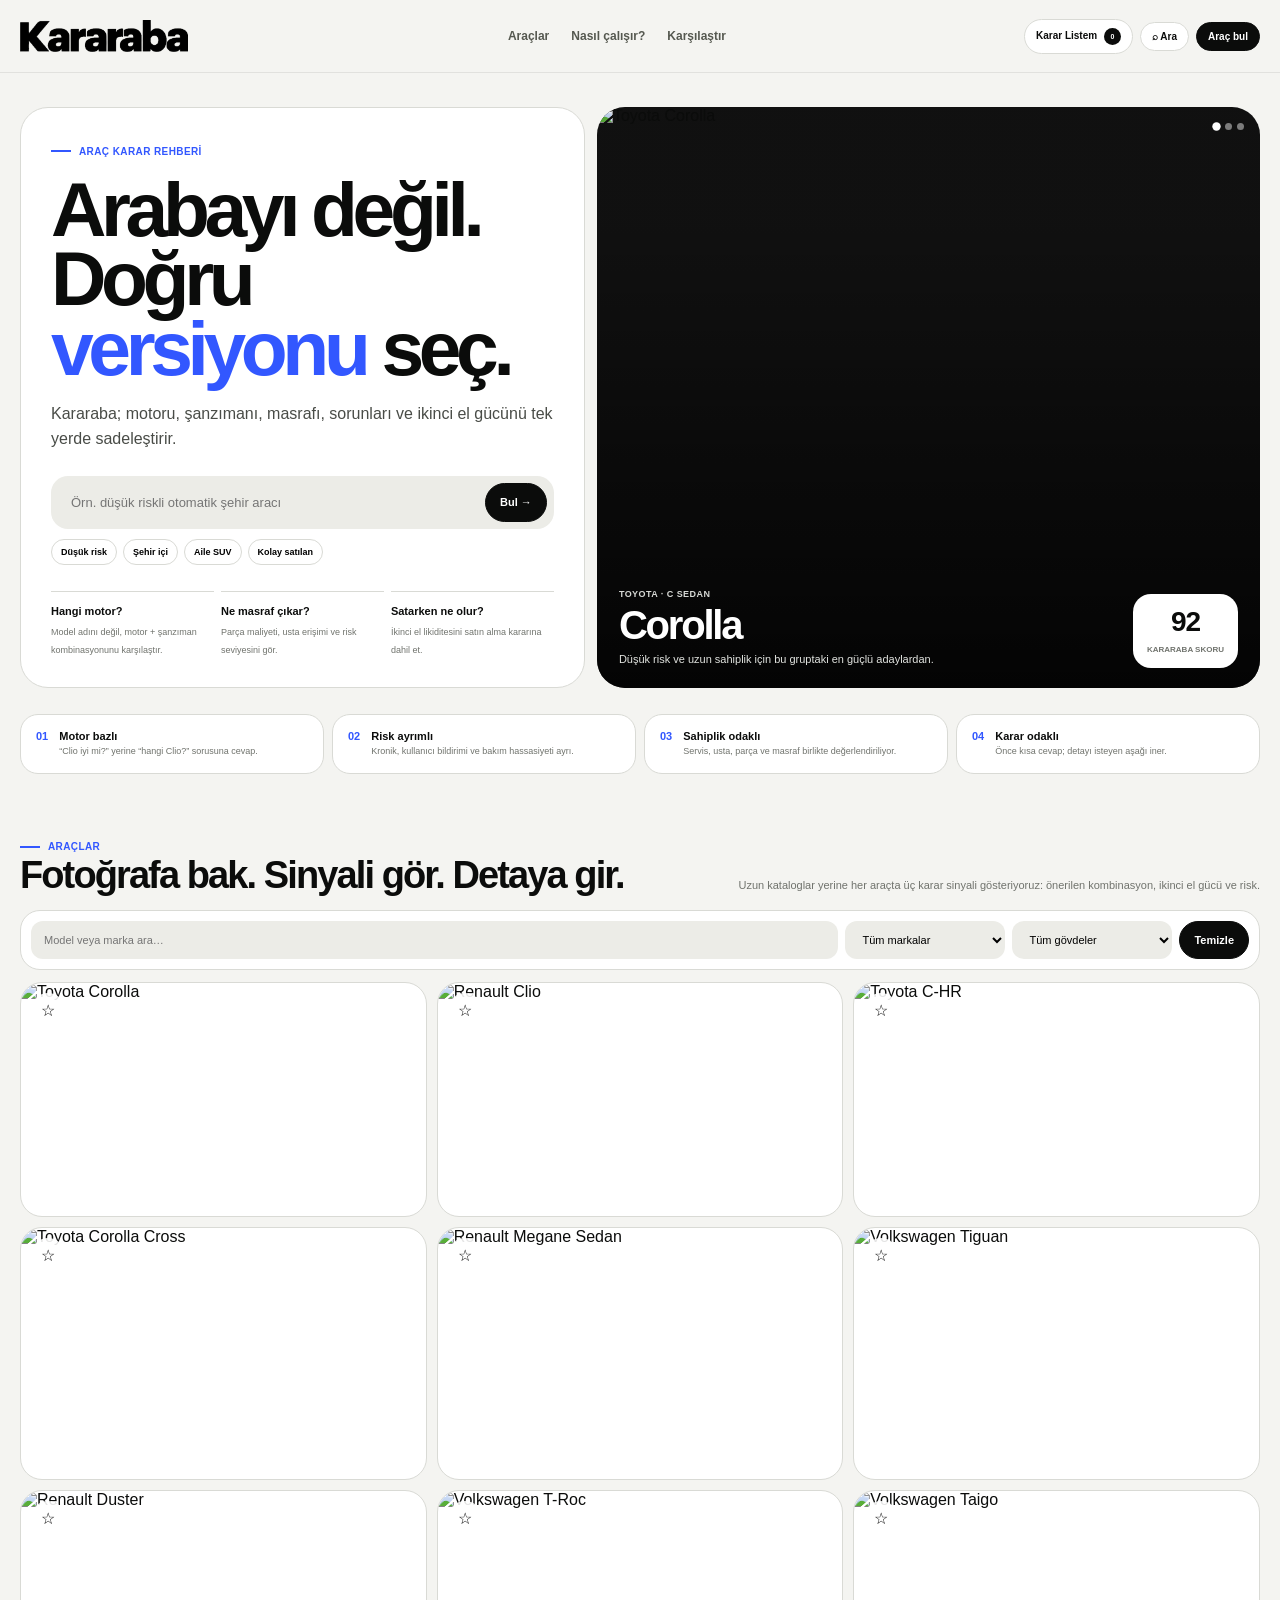
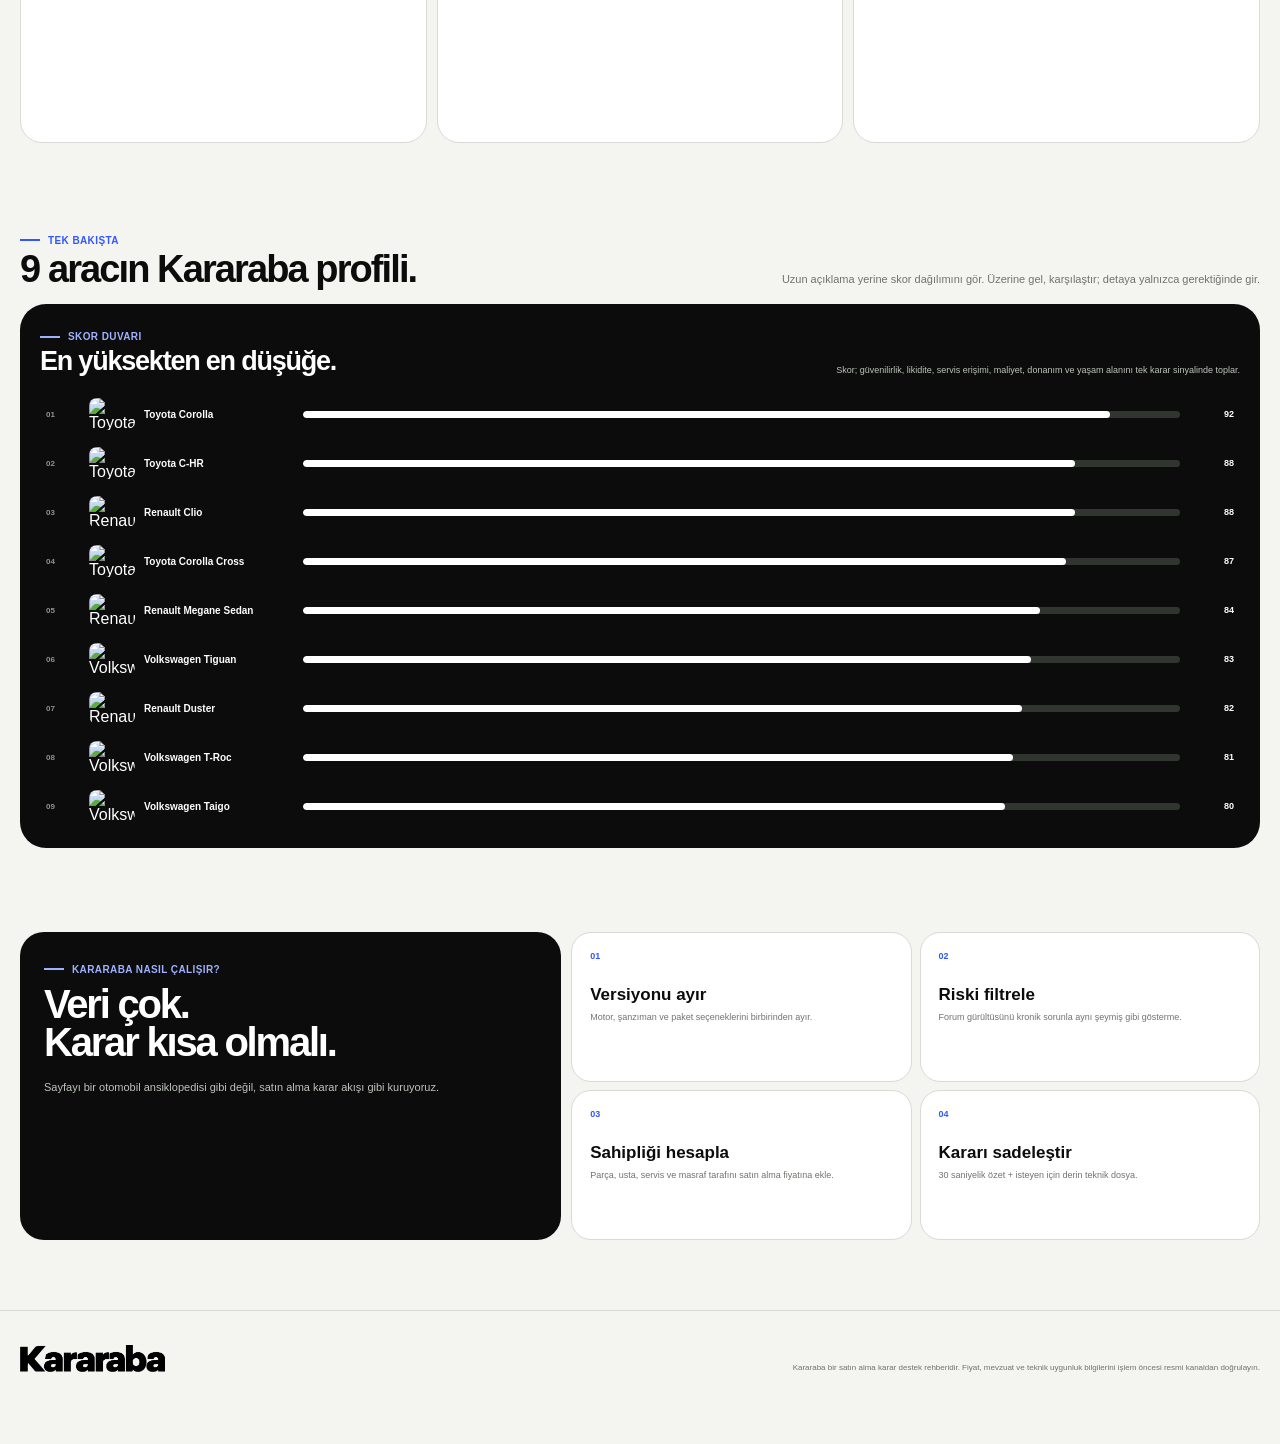
==== commit 9b22cf37: "Add files via upload" ====
--- a/index.html
+++ b/index.html
@@ -1,77 +1,1010 @@
-<!doctype html><html lang="tr"><head><meta charset="utf-8"><meta name="viewport" content="width=device-width,initial-scale=1"><title>MOTORLAB — Araç Satın Alma Araştırması</title><style>
-:root{--bg:#f6f5f0;--ink:#11120f;--muted:#777a72;--line:#d8d7d0;--card:#fff;--lime:#c9ff38;--blue:#315bff;--orange:#ff9f45;--dark:#171a16;--shadow:0 18px 50px rgba(16,17,15,.08);--r:24px}*{box-sizing:border-box}html{scroll-behavior:smooth}body{margin:0;background:var(--bg);color:var(--ink);font-family:Inter,-apple-system,BlinkMacSystemFont,"Segoe UI",sans-serif}a{color:inherit;text-decoration:none}button,input,select,textarea{font:inherit}.shell{width:min(1280px,calc(100% - 28px));margin:auto}header{position:sticky;top:0;z-index:80;background:rgba(246,245,240,.9);backdrop-filter:blur(18px);border-bottom:1px solid var(--line)}.nav{height:68px;display:flex;align-items:center;justify-content:space-between;gap:20px}.logo{display:flex;align-items:center;gap:10px;font-size:21px;font-weight:950;letter-spacing:-.045em}.mark{width:35px;height:35px;border-radius:12px;background:var(--ink);color:var(--lime);display:grid;place-items:center;font-size:11px}.navlinks{display:flex;gap:20px;font-size:12px;font-weight:800;color:var(--muted)}.navbtns{display:flex;gap:7px}.btn{border:1px solid var(--ink);background:transparent;border-radius:999px;padding:10px 14px;font-weight:850;cursor:pointer;transition:.18s}.btn:hover{transform:translateY(-1px)}.btn.dark{background:var(--ink);color:#fff}.btn.lime{background:var(--lime);color:var(--ink)}.small{padding:8px 11px;font-size:11px}.reveal{opacity:0;transform:translateY(18px);transition:.55s cubic-bezier(.2,.75,.2,1)}.reveal.in{opacity:1;transform:none}
-.hero{padding:32px 0 20px}.hero-grid{display:grid;grid-template-columns:.86fr 1.14fr;gap:14px}.hero-copy{background:var(--dark);color:#fff;border-radius:32px;padding:28px;min-height:500px;display:flex;flex-direction:column;justify-content:space-between}.tag{font-size:9px;font-weight:900;letter-spacing:.08em;text-transform:uppercase;color:var(--lime)}.hero h1{font-size:clamp(48px,6.4vw,88px);line-height:.91;letter-spacing:-.07em;margin:14px 0}.hero p{font-size:15px;line-height:1.55;color:#c7ccc5;max-width:580px}.askbar{margin-top:22px;background:#fff;border-radius:17px;padding:7px;display:flex;gap:7px}.askbar input{flex:1;border:0;outline:none;padding:10px;background:transparent}.hero-examples{display:flex;gap:6px;flex-wrap:wrap;margin-top:10px}.hero-examples button{border:1px solid #3a3f37;background:#242821;color:#e7e9e3;border-radius:999px;padding:7px 9px;font-size:10px}.value-strip{display:grid;grid-template-columns:repeat(3,1fr);gap:8px;margin-top:18px}.value-card{border:1px solid #373c34;border-radius:15px;padding:11px}.value-card b{display:block;font-size:11px}.value-card span{font-size:9px;color:#aeb5ac;line-height:1.4}.hero-visual{position:relative;border-radius:32px;overflow:hidden;min-height:500px;background:#ddd}.hero-visual img{width:100%;height:100%;object-fit:cover;transition:.7s}.hero-visual:hover img{transform:scale(1.025)}.hero-overlay{position:absolute;inset:0;background:linear-gradient(180deg,transparent 30%,rgba(10,12,9,.76))}.featured{position:absolute;left:20px;right:20px;bottom:18px;color:white;display:flex;justify-content:space-between;align-items:end}.featured h2{font-size:36px;margin:4px 0;letter-spacing:-.05em}.featured p{font-size:11px;margin:0}.feature-score{background:var(--lime);color:#111;border-radius:18px;padding:11px 15px;text-align:center}.feature-score strong{display:block;font-size:28px}.feature-score span{font-size:8px;font-weight:900}
-.section{padding:40px 0}.section-head{display:flex;justify-content:space-between;align-items:end;gap:20px;margin-bottom:16px}.section-head h2{font-size:38px;margin:0;letter-spacing:-.05em}.section-head p{max-width:560px;font-size:11px;line-height:1.55;color:var(--muted);margin:0}.finder{background:#fff;border:1px solid var(--line);border-radius:24px;padding:16px}.finder-grid{display:grid;grid-template-columns:1fr 160px 160px auto;gap:8px}.finder input,.finder select{border:1px solid var(--line);border-radius:13px;padding:12px;background:#fafaf7;outline:none}.car-grid{display:grid;grid-template-columns:repeat(3,1fr);gap:11px;margin-top:12px}.car-card{background:#fff;border:1px solid var(--line);border-radius:22px;overflow:hidden;transition:.22s}.car-card:hover{transform:translateY(-4px);box-shadow:var(--shadow)}.car-img{display:block;height:190px;overflow:hidden;background:#ddd}.car-img img{width:100%;height:100%;object-fit:cover;transition:.35s}.car-card:hover .car-img img{transform:scale(1.035)}.car-body{padding:14px}.car-top{display:flex;justify-content:space-between;gap:12px}.micro{font-size:8px;font-weight:900;color:var(--blue);text-transform:uppercase}.car-body h3{font-size:24px;margin:3px 0 6px;letter-spacing:-.04em}.car-body p{font-size:10px;color:var(--muted);line-height:1.45;min-height:44px}.metricline{display:grid;grid-template-columns:repeat(3,1fr);gap:5px;margin:10px 0}.mini{background:#f1f1ec;border-radius:10px;padding:7px}.mini span{display:block;font-size:7px;color:var(--muted);font-weight:800}.mini b{font-size:10px}.car-actions{display:flex;gap:5px}.car-actions>*{flex:1;text-align:center}.why{background:var(--blue);color:white;border-radius:30px;padding:26px;display:grid;grid-template-columns:.9fr 1.1fr;gap:22px}.why h2{font-size:45px;line-height:.95;letter-spacing:-.06em;margin:0}.why p{font-size:11px;line-height:1.6;color:#e5eaff}.why-list{display:grid;grid-template-columns:repeat(2,1fr);gap:7px}.why-item{background:rgba(255,255,255,.1);border:1px solid rgba(255,255,255,.18);border-radius:15px;padding:13px}.why-item b{display:block;font-size:12px}.why-item span{font-size:9px;color:#e6e9ff}
-.model-hero{padding:22px 0 14px}.crumb{font-size:9px;color:var(--muted);margin-bottom:9px}.model-top{display:grid;grid-template-columns:1.15fr .85fr;gap:10px}.gallery{display:grid;grid-template-columns:1.55fr .85fr;grid-template-rows:245px 245px;gap:7px}.g-main{grid-row:1/3}.g,.g-main{position:relative;overflow:hidden;border-radius:20px;background:#ddd}.g img,.g-main img{width:100%;height:100%;object-fit:cover;transition:.45s}.g:hover img,.g-main:hover img{transform:scale(1.025)}.glabel{position:absolute;left:9px;bottom:9px;background:rgba(16,17,15,.8);color:#fff;border-radius:999px;padding:6px 8px;font-size:7px;font-weight:900}.model-summary{background:var(--dark);color:#fff;border-radius:22px;padding:20px;display:flex;flex-direction:column;justify-content:space-between}.model-summary h1{font-size:50px;line-height:.92;letter-spacing:-.06em;margin:10px 0}.model-summary p{font-size:11px;line-height:1.55;color:#c4cbc2}.summary-kpis{display:grid;grid-template-columns:1fr 1fr;gap:6px}.summary-kpi{border:1px solid #363b34;border-radius:13px;padding:10px}.summary-kpi span{font-size:7px;color:#9da69c;font-weight:900}.summary-kpi strong{display:block;font-size:20px;margin-top:3px}.summary-actions{display:flex;gap:5px;flex-wrap:wrap;margin-top:10px}.model-summary .btn{color:#fff;border-color:#454b42}.model-summary .btn.lime{color:#111}.decision{display:grid;grid-template-columns:repeat(3,1fr);gap:7px;margin-top:9px}.decision-card{background:#fff;border:1px solid var(--line);border-radius:16px;padding:12px}.decision-card span{font-size:7px;font-weight:900;color:var(--blue)}.decision-card b{display:block;font-size:12px;margin-top:5px}.model-nav{display:flex;gap:5px;overflow:auto;padding:10px 0;position:sticky;top:68px;z-index:40;background:var(--bg);border-bottom:1px solid var(--line)}.model-nav a{white-space:nowrap;background:#fff;border:1px solid var(--line);border-radius:999px;padding:7px 9px;font-size:8px;font-weight:850}
-.content-section{padding:30px 0;scroll-margin-top:120px}.content-head{display:flex;justify-content:space-between;align-items:end;gap:15px;margin-bottom:12px}.content-head h2{font-size:29px;margin:0;letter-spacing:-.045em}.content-head span{font-size:7px;color:var(--muted);font-weight:900}.score-layout{display:grid;grid-template-columns:230px 1fr 1fr;gap:9px}.score-circle{background:var(--lime);border-radius:22px;padding:17px;min-height:220px;display:flex;flex-direction:column;justify-content:space-between}.score-circle strong{font-size:78px;line-height:.9;letter-spacing:-.07em}.score-circle span{font-size:8px;font-weight:900}.score-bars,.ai-card{background:#fff;border:1px solid var(--line);border-radius:20px;padding:15px}.barrow{display:grid;grid-template-columns:110px 1fr 26px;gap:7px;align-items:center;margin-bottom:9px}.barrow label{font-size:8px;font-weight:800}.bar{height:8px;background:#e2e1db;border-radius:999px;overflow:hidden}.bar i{display:block;height:100%;width:0;background:var(--blue);transition:width .85s cubic-bezier(.2,.8,.2,1)}.barrow b{font-size:8px}.ai-card{background:#e7ebff;border-color:#b7c2ff}.ai{width:39px;height:39px;border-radius:50%;background:var(--blue);color:#fff;display:grid;place-items:center;font-size:8px;font-weight:900}.ai-card h3{font-size:16px;margin:11px 0 5px}.ai-card p{font-size:10px;line-height:1.55;color:#414760}.tabs{display:flex;gap:5px;margin-bottom:9px}.tab{border:1px solid var(--line);background:#fff;border-radius:999px;padding:7px 10px;font-size:8px;font-weight:850;cursor:pointer}.tab.active{background:var(--ink);color:#fff}.pane{display:none}.pane.active{display:block}.tablewrap{overflow:auto;background:#fff;border:1px solid var(--line);border-radius:18px}.data{width:100%;border-collapse:collapse;min-width:630px}.data th,.data td{padding:10px;border-bottom:1px solid var(--line);text-align:left;font-size:9px;vertical-align:top}.data th{font-size:7px;text-transform:uppercase;background:#efeee8}.data td{color:#565b55}.issue-grid{display:grid;grid-template-columns:repeat(2,1fr);gap:7px}.issue{background:#fff;border:1px solid var(--line);border-radius:16px;padding:13px}.issue small{color:var(--blue);font-size:7px;font-weight:900}.issue h4{margin:5px 0;font-size:14px}.issue p{font-size:9px;line-height:1.5;color:var(--muted)}.risk{display:inline-block;background:#efeee8;border-radius:999px;padding:5px 7px;font-size:7px;font-weight:850}.ownership{display:grid;grid-template-columns:1fr 1fr;gap:9px}.cost-panel,.service-panel{background:#fff;border:1px solid var(--line);border-radius:20px;padding:16px}.cost-row{display:flex;justify-content:space-between;padding:8px 0;border-bottom:1px solid var(--line);font-size:9px}.cost-level{letter-spacing:2px}.service-score{font-size:60px;letter-spacing:-.06em;font-weight:950}.service-panel p{font-size:9px;line-height:1.5;color:var(--muted)}.space-grid{display:grid;grid-template-columns:1fr 1fr;gap:9px}.interior-photo{height:320px;border-radius:20px;overflow:hidden;background:#ddd}.interior-photo img{width:100%;height:100%;object-fit:cover}.space-card{background:#fff;border:1px solid var(--line);border-radius:20px;padding:16px}.space-top{display:grid;grid-template-columns:repeat(3,1fr);gap:5px}.space-stat{background:#f1f0ea;border-radius:10px;padding:8px}.space-stat span{font-size:7px;color:var(--muted);display:block}.space-stat b{font-size:11px}.space-meter{margin:13px 0}.space-meter div{display:flex;justify-content:space-between;font-size:8px;font-weight:800;margin-bottom:5px}.space-meter .bar i{background:var(--orange)}.tax{border:1px solid;border-radius:20px;padding:16px}.tax.candidate{background:#f3ffd6;border-color:#afc856}.tax.no{background:#fff0ec;border-color:#da897c}.tax h3{font-size:19px;margin:7px 0}.tax p{font-size:10px;line-height:1.5;color:#565950}.tax small{font-size:7px;font-weight:900}.forum{display:grid;grid-template-columns:1fr 1fr;gap:7px}.forum-card{background:#fff;border:1px solid var(--line);border-radius:16px;padding:13px}.forum-card small{color:var(--blue);font-size:7px;font-weight:900}.forum-card p{font-size:10px;line-height:1.5;color:#555b54}.forum-card a{font-size:7px;font-weight:900;text-decoration:underline}.comments-layout{display:grid;grid-template-columns:.8fr 1.2fr;gap:9px}.comment-form,.comments{background:#fff;border:1px solid var(--line);border-radius:18px;padding:14px}.comment-form input,.comment-form textarea,.comment-form select{width:100%;border:0;border-bottom:1px solid var(--line);padding:9px 0;background:transparent;outline:none}.comment-form textarea{min-height:80px}.comment{padding:10px 0;border-bottom:1px solid var(--line)}.comment-head{display:flex;justify-content:space-between;font-size:7px;font-weight:900}.comment p{font-size:9px;line-height:1.5;color:var(--muted)}.empty{font-size:9px;color:var(--muted);padding:22px;text-align:center}.master{background:var(--dark);color:#fff;border-radius:22px;padding:18px}.master p{font-size:10px;color:#bdc5bc}.masterbox{display:flex;gap:6px}.masterbox input{flex:1;background:#272b25;border:1px solid #41463e;color:#fff;border-radius:999px;padding:10px 12px;outline:none}.master-answer{display:none;margin-top:11px;background:#242820;border-radius:14px;padding:12px;font-size:9px;line-height:1.55}.master-answer.show{display:block}.source{display:flex;justify-content:space-between;gap:12px;border-bottom:1px solid var(--line);padding:9px 0;font-size:9px}.pdfband{margin-top:12px;background:var(--blue);color:#fff;border-radius:20px;padding:16px;display:flex;justify-content:space-between;align-items:center}.pdfband p{font-size:9px;color:#dbe1ff}.pdfband .btn{color:#fff;border-color:#fff}.comparebar{position:fixed;left:50%;bottom:12px;transform:translateX(-50%);z-index:120;width:min(850px,calc(100% - 22px));display:none;justify-content:space-between;align-items:center;background:var(--dark);color:#fff;border-radius:999px;padding:8px 9px 8px 14px}.comparebar.show{display:flex}.compareitems{display:flex;gap:5px;overflow:auto;font-size:8px}.compareitem{background:#2c312a;padding:7px 8px;border-radius:999px;white-space:nowrap}.modalback{position:fixed;inset:0;background:rgba(15,16,14,.72);display:none;align-items:center;justify-content:center;z-index:200;padding:15px}.modalback.show{display:flex}.modal{background:var(--bg);border-radius:22px;width:min(850px,100%);max-height:85vh;overflow:auto;padding:18px}.modal table{width:100%;border-collapse:collapse}.modal th,.modal td{padding:9px;border-bottom:1px solid var(--line);font-size:9px;text-align:left}footer{padding:34px 0 70px;border-top:1px solid var(--line);font-size:8px;color:var(--muted)}
-@media(max-width:980px){.navlinks{display:none}.hero-grid,.model-top,.score-layout,.space-grid{grid-template-columns:1fr}.car-grid{grid-template-columns:repeat(2,1fr)}.hero-copy{min-height:360px}.gallery{grid-template-rows:210px 210px}.ownership,.comments-layout{grid-template-columns:1fr}.why{grid-template-columns:1fr}.finder-grid{grid-template-columns:1fr 1fr}.finder-grid input{grid-column:1/-1}}
-@media(max-width:620px){.shell{width:min(100% - 18px,1280px)}.navbtns .ghost{display:none}.hero-grid{grid-template-columns:1fr}.hero-copy{padding:20px}.hero h1{font-size:49px}.hero-visual{min-height:330px}.value-strip,.car-grid,.why-list,.decision,.issue-grid,.forum{grid-template-columns:1fr}.section-head{align-items:start;flex-direction:column}.finder-grid{grid-template-columns:1fr}.gallery{grid-template-columns:1fr;grid-template-rows:300px}.g-main{grid-row:auto}.g{display:none}.model-summary h1{font-size:42px}.score-circle{min-height:170px}.barrow{grid-template-columns:95px 1fr 24px}.space-top{grid-template-columns:1fr 1fr}.masterbox{flex-direction:column}.pdfband{align-items:start;flex-direction:column}}
-</style></head><body>
-<header><div class="shell nav"><a class="logo" href="index.html"><span class="mark">ML</span>MOTORLAB</a><nav class="navlinks"><a href="#cars">Araç bul</a><a href="#why">Neden MOTORLAB?</a></nav><div class="navbtns"><button class="btn ghost small" onclick="document.getElementById('finderSearch').focus()">⌕ Ara</button><a class="btn dark small" href="#cars">Araştır</a></div></div></header>
-<main><section class="hero"><div class="shell hero-grid">
-<div class="hero-copy reveal"><div><span class="tag">SATIN ALMADAN ÖNCE BAKMAN GEREKEN YER</span><h1>“Hangi araç?” değil.<br>“Hangi versiyon?”</h1><p>Motoru, şanzımanı, sorunları, bakım masrafını ve ikinci el gücünü tek ekranda karşılaştır.</p>
-<div class="askbar"><input id="quickAsk" placeholder="Örn. otomatik, düşük risk, aile için ne alınır?"><button class="btn dark" onclick="quickAsk()">Bul</button></div><div class="hero-examples"><button onclick="setQuick('Düşük risk')">Düşük risk</button><button onclick="setQuick('Aile SUV')">Aile SUV</button><button onclick="setQuick('Şehir içi')">Şehir içi</button><button onclick="setQuick('Kolay satılan')">Kolay satılan</button></div></div>
-<div class="value-strip"><div class="value-card"><b>Hangi motor?</b><span>Doğru kombinasyonu ayır.</span></div><div class="value-card"><b>Ne masraf çıkar?</b><span>Parça + usta + risk.</span></div><div class="value-card"><b>Satarken ne olur?</b><span>Likiditeyi hesaba kat.</span></div></div></div>
-<div class="hero-visual reveal"><img src="https://scene7.toyota.eu/is/image/toyotaeurope/standartsunulanozellikler-4-akiciperforman?fit=constrain&amp;qlt=80&amp;resMode=sharp2&amp;wid=1600" alt="Toyota Corolla"><div class="hero-overlay"></div><div class="featured"><div><span class="tag">ÖNE ÇIKAN ARAŞTIRMA</span><h2>Toyota Corolla</h2><p>Düşük risk + yüksek ikinci el likiditesi.</p></div><div class="feature-score"><strong>92</strong><span>MOTORLAB</span></div></div></div>
+<!DOCTYPE html>
+
+<html lang="tr">
+<head>
+<meta charset="utf-8"/><meta content="width=device-width,initial-scale=1" name="viewport"/>
+<title>Kararaba — Doğru aracı, doğru versiyonuyla seç</title>
+<meta content="Motor, şanzıman, risk, bakım maliyeti, kullanıcı yorumları ve ikinci el gücüyle araç karar rehberi." name="description"/>
+<style>
+:root{
+  --bg:#f4f4f1; --paper:#ffffff; --ink:#0b0c0b; --muted:#70736d; --line:#d9dad5;
+  --soft:#ecece7; --blue:#3257ff; --blue-soft:#e8ecff; --green:#1c8f5a; --green-soft:#e9f7ef;
+  --red:#d94a3d; --red-soft:#fff0ed; --amber:#a66a00; --amber-soft:#fff7df;
+  --shadow:0 22px 70px rgba(12,13,12,.09);
+}
+*{box-sizing:border-box}
+html{scroll-behavior:smooth}
+body{margin:0;background:var(--bg);color:var(--ink);font-family:Inter,-apple-system,BlinkMacSystemFont,"Segoe UI",Arial,sans-serif;-webkit-font-smoothing:antialiased}
+a{text-decoration:none;color:inherit}
+button,input,select,textarea{font:inherit}
+img{display:block;max-width:100%}
+.wrap{width:min(1240px,calc(100% - 28px));margin:auto}
+.site-header{position:sticky;top:0;z-index:90;background:rgba(244,244,241,.9);backdrop-filter:blur(18px);border-bottom:1px solid rgba(11,12,11,.08)}
+.nav{height:72px;display:flex;align-items:center;justify-content:space-between;gap:24px}
+.brand{display:flex;align-items:center;min-width:190px}
+.brand img{width:168px;height:auto}
+.navlinks{display:flex;align-items:center;gap:22px;color:#555850;font-size:12px;font-weight:750}
+.navlinks a{position:relative}
+.navlinks a:after{content:"";position:absolute;left:0;right:100%;bottom:-7px;height:1px;background:var(--ink);transition:.22s}
+.navlinks a:hover:after{right:0}
+.nav-actions{display:flex;gap:7px;align-items:center}
+.btn{border:1px solid var(--ink);background:transparent;color:var(--ink);border-radius:999px;padding:10px 14px;font-size:11px;font-weight:800;cursor:pointer;transition:.18s ease;white-space:nowrap}
+.btn:hover{transform:translateY(-1px);box-shadow:0 5px 18px rgba(0,0,0,.08)}
+.btn.dark{background:var(--ink);color:white}
+.btn.blue{background:var(--blue);border-color:var(--blue);color:#fff}
+.btn.soft{border-color:var(--line);background:var(--paper)}
+.btn.sm{padding:8px 11px;font-size:10px}
+.reveal{opacity:0;transform:translateY(16px);transition:opacity .55s ease,transform .55s cubic-bezier(.2,.8,.2,1)}
+.reveal.in{opacity:1;transform:none}
+
+/* HOME */
+.home-hero{padding:34px 0 22px}
+.hero-layout{display:grid;grid-template-columns:.92fr 1.08fr;gap:12px}
+.hero-copy{background:var(--paper);border:1px solid var(--line);border-radius:28px;padding:30px;min-height:530px;display:flex;flex-direction:column;justify-content:space-between}
+.kicker{display:inline-flex;align-items:center;gap:8px;font-size:10px;font-weight:850;letter-spacing:.04em;text-transform:uppercase;color:var(--blue)}
+.kicker:before{content:"";width:20px;height:2px;background:currentColor}
+.hero-copy h1{font-size:clamp(50px,6vw,84px);line-height:.91;letter-spacing:-.07em;margin:18px 0 18px;max-width:720px}
+.hero-copy .lead{font-size:16px;line-height:1.55;color:#494c47;max-width:620px;margin:0}
+.decision-search{display:grid;grid-template-columns:1fr auto;gap:7px;background:var(--soft);border-radius:17px;padding:7px;margin-top:24px}
+.decision-search input{border:0;background:transparent;outline:none;padding:12px 13px;font-size:13px;min-width:0}
+.quick-chips{display:flex;gap:6px;flex-wrap:wrap;margin-top:10px}
+.quick-chip{border:1px solid var(--line);background:white;border-radius:999px;padding:7px 9px;font-size:9px;font-weight:750;cursor:pointer}
+.hero-promises{display:grid;grid-template-columns:repeat(3,1fr);gap:7px;margin-top:26px}
+.promise{border-top:1px solid var(--line);padding-top:13px}
+.promise b{display:block;font-size:11px;margin-bottom:4px}
+.promise span{font-size:9px;line-height:1.45;color:var(--muted)}
+.hero-stage{position:relative;border-radius:28px;overflow:hidden;background:#111;min-height:530px}
+.hero-slide{position:absolute;inset:0;opacity:0;transition:opacity .7s ease}
+.hero-slide.active{opacity:1}
+.hero-slide img{width:100%;height:100%;object-fit:cover}
+.hero-shade{position:absolute;inset:0;background:linear-gradient(180deg,rgba(0,0,0,.04) 20%,rgba(0,0,0,.76) 100%)}
+.hero-meta{position:absolute;left:22px;right:22px;bottom:20px;color:white;display:grid;grid-template-columns:1fr auto;gap:16px;align-items:end}
+.hero-meta .label{font-size:9px;font-weight:850;letter-spacing:.05em;text-transform:uppercase;color:#d7d9d5}
+.hero-meta h2{font-size:40px;letter-spacing:-.055em;margin:4px 0}
+.hero-meta p{font-size:11px;line-height:1.45;color:#e2e4e0;margin:0;max-width:520px}
+.score-pill{background:white;color:var(--ink);min-width:105px;border-radius:18px;padding:12px 14px;text-align:center}
+.score-pill strong{font-size:28px;display:block;letter-spacing:-.04em}
+.score-pill span{font-size:8px;font-weight:850;color:var(--muted)}
+.hero-dots{position:absolute;top:16px;right:16px;display:flex;gap:5px}
+.hero-dot{width:7px;height:7px;border-radius:50%;background:rgba(255,255,255,.45);border:0;padding:0;cursor:pointer}
+.hero-dot.active{background:white;transform:scale(1.2)}
+
+.signal-strip{padding:4px 0 18px}
+.signal-grid{display:grid;grid-template-columns:repeat(4,1fr);gap:8px}
+.signal{background:var(--paper);border:1px solid var(--line);border-radius:18px;padding:15px;display:flex;align-items:flex-start;gap:11px}
+.signal-num{font-size:11px;font-weight:900;color:var(--blue)}
+.signal b{font-size:11px;display:block;margin-bottom:3px}
+.signal p{font-size:9px;line-height:1.45;color:var(--muted);margin:0}
+
+.section{padding:42px 0}
+.section-head{display:flex;justify-content:space-between;align-items:end;gap:22px;margin-bottom:16px}
+.section-head h2{font-size:38px;line-height:1;letter-spacing:-.05em;margin:4px 0 0}
+.section-head p{max-width:560px;font-size:11px;line-height:1.55;color:var(--muted);margin:0}
+.findbar{display:grid;grid-template-columns:1fr 160px 160px auto;gap:7px;background:var(--paper);border:1px solid var(--line);border-radius:20px;padding:10px}
+.findbar input,.findbar select{border:0;background:var(--soft);border-radius:12px;padding:12px 13px;outline:none;font-size:11px}
+.cars-grid{display:grid;grid-template-columns:repeat(3,1fr);gap:10px;margin-top:12px}
+.car-card{background:var(--paper);border:1px solid var(--line);border-radius:22px;overflow:hidden;transition:.22s ease}
+.car-card:hover{transform:translateY(-4px);box-shadow:var(--shadow)}
+.car-photo{height:205px;position:relative;overflow:hidden;background:#ddd}
+.car-photo img{width:100%;height:100%;object-fit:cover;transition:.45s ease}
+.car-card:hover .car-photo img{transform:scale(1.025)}
+.card-score{position:absolute;right:10px;top:10px;background:rgba(255,255,255,.94);border-radius:12px;padding:8px 9px;text-align:center;backdrop-filter:blur(6px)}
+.card-score strong{font-size:18px;display:block}
+.card-score span{font-size:7px;font-weight:850;color:var(--muted)}
+.car-body{padding:14px}
+.car-eyebrow{font-size:8px;color:var(--muted);font-weight:800;text-transform:uppercase}
+.car-body h3{font-size:26px;letter-spacing:-.045em;margin:4px 0 6px}
+.car-verdict{font-size:10px;line-height:1.5;color:#555950;min-height:45px;margin:0}
+.card-signals{display:grid;grid-template-columns:repeat(3,1fr);gap:5px;margin:11px 0}
+.card-signal{background:var(--soft);border-radius:10px;padding:7px}
+.card-signal span{display:block;font-size:7px;color:var(--muted);font-weight:800;margin-bottom:2px}
+.card-signal b{font-size:9px;line-height:1.25}
+.card-actions{display:flex;gap:5px}
+.card-actions>*{flex:1;text-align:center}
+
+.how{display:grid;grid-template-columns:.88fr 1.12fr;gap:10px}
+.how-intro{background:var(--ink);color:white;border-radius:24px;padding:24px}
+.how-intro h2{font-size:40px;line-height:.95;letter-spacing:-.055em;margin:10px 0 18px}
+.how-intro p{font-size:11px;line-height:1.55;color:#bfc4bd}
+.how-list{display:grid;grid-template-columns:1fr 1fr;gap:8px}
+.how-card{background:var(--paper);border:1px solid var(--line);border-radius:20px;padding:18px;min-height:150px}
+.how-card .n{font-size:9px;color:var(--blue);font-weight:900}
+.how-card h3{font-size:17px;margin:24px 0 6px}
+.how-card p{font-size:9px;line-height:1.5;color:var(--muted);margin:0}
+
+/* MODEL */
+.model-hero{padding:22px 0 14px}
+.crumb{font-size:9px;color:var(--muted);margin-bottom:9px}
+.model-grid{display:grid;grid-template-columns:1.22fr .78fr;gap:10px}
+.gallery{display:grid;grid-template-columns:1.55fr .85fr;grid-template-rows:235px 235px;gap:7px}
+.g-main{grid-row:1/3}
+.g-main,.g{position:relative;overflow:hidden;border-radius:20px;background:#ddd}
+.g-main img,.g img{width:100%;height:100%;object-fit:cover;transition:.5s ease}
+.g-main:hover img,.g:hover img{transform:scale(1.025)}
+.g-label{position:absolute;left:10px;bottom:10px;background:rgba(10,11,10,.78);color:white;padding:6px 8px;border-radius:999px;font-size:7px;font-weight:850}
+.model-panel{background:var(--paper);border:1px solid var(--line);border-radius:22px;padding:21px;display:flex;flex-direction:column;justify-content:space-between}
+.model-panel h1{font-size:52px;line-height:.92;letter-spacing:-.06em;margin:10px 0}
+.model-panel .verdict{font-size:11px;line-height:1.55;color:#555950;margin:0}
+.model-kpis{display:grid;grid-template-columns:repeat(3,1fr);gap:6px;margin-top:18px}
+.model-kpi{background:var(--soft);border-radius:13px;padding:10px}
+.model-kpi span{display:block;font-size:7px;color:var(--muted);font-weight:850;text-transform:uppercase}
+.model-kpi b{display:block;font-size:17px;margin-top:3px}
+.model-actions{display:flex;gap:5px;margin-top:10px;flex-wrap:wrap}
+.decision-row{display:grid;grid-template-columns:repeat(3,1fr);gap:7px;margin-top:9px}
+.decision-card{background:var(--paper);border:1px solid var(--line);border-radius:16px;padding:13px}
+.decision-card span{font-size:7px;color:var(--blue);font-weight:900;text-transform:uppercase}
+.decision-card b{display:block;font-size:11px;line-height:1.35;margin-top:5px}
+.subnav{display:flex;gap:5px;overflow:auto;position:sticky;top:72px;z-index:60;padding:9px 0;background:var(--bg);border-bottom:1px solid var(--line)}
+.subnav a{white-space:nowrap;border:1px solid var(--line);background:var(--paper);border-radius:999px;padding:7px 9px;font-size:8px;font-weight:800}
+.content-section{padding:30px 0;scroll-margin-top:118px}
+.content-head{display:flex;justify-content:space-between;align-items:end;gap:16px;margin-bottom:12px}
+.content-head h2{font-size:30px;letter-spacing:-.045em;margin:0}
+.content-head span{font-size:7px;color:var(--muted);font-weight:850;text-transform:uppercase}
+
+.radar-grid{display:grid;grid-template-columns:220px 1fr 1fr;gap:8px}
+.score-block{background:var(--blue);color:white;border-radius:20px;padding:17px;display:flex;flex-direction:column;justify-content:space-between;min-height:220px}
+.score-block strong{font-size:74px;line-height:.9;letter-spacing:-.065em}
+.score-block span{font-size:8px;font-weight:900;text-transform:uppercase}
+.score-block p{font-size:9px;line-height:1.45;color:#e4e8ff;margin:0}
+.bar-panel,.ai-panel{background:var(--paper);border:1px solid var(--line);border-radius:20px;padding:15px}
+.bar-row{display:grid;grid-template-columns:105px 1fr 26px;gap:7px;align-items:center;margin:10px 0}
+.bar-row label{font-size:8px;font-weight:800}
+.bar{height:8px;background:var(--soft);border-radius:999px;overflow:hidden}
+.bar i{display:block;height:100%;width:0;background:var(--blue);border-radius:999px;transition:width .85s cubic-bezier(.2,.8,.2,1)}
+.bar-row b{font-size:8px}
+.ai-icon{width:38px;height:38px;border-radius:50%;display:grid;place-items:center;background:var(--ink);color:white;font-size:8px;font-weight:900}
+.ai-panel h3{font-size:16px;margin:10px 0 5px}
+.ai-panel p{font-size:9px;line-height:1.55;color:#545953;margin:0}
+
+.tabs{display:flex;gap:5px;margin-bottom:9px}
+.tab{border:1px solid var(--line);background:var(--paper);border-radius:999px;padding:7px 10px;font-size:8px;font-weight:850;cursor:pointer}
+.tab.active{background:var(--ink);border-color:var(--ink);color:white}
+.pane{display:none}.pane.active{display:block}
+.table-wrap{background:var(--paper);border:1px solid var(--line);border-radius:18px;overflow:auto}
+.data{width:100%;border-collapse:collapse;min-width:650px}
+.data th,.data td{padding:10px;border-bottom:1px solid var(--line);text-align:left;vertical-align:top;font-size:9px}
+.data th{font-size:7px;text-transform:uppercase;background:#efefeb}
+.data td{color:#565a55}
+
+.issue-grid{display:grid;grid-template-columns:repeat(2,1fr);gap:7px}
+.issue{background:var(--paper);border:1px solid var(--line);border-radius:17px;padding:13px;position:relative}
+.issue small{font-size:7px;color:var(--blue);font-weight:900;text-transform:uppercase}
+.issue h4{font-size:14px;margin:5px 0}
+.issue p{font-size:9px;line-height:1.5;color:var(--muted);margin:0 0 9px}
+.risk{display:inline-flex;border-radius:999px;background:var(--soft);padding:5px 7px;font-size:7px;font-weight:850}
+
+.ownership{display:grid;grid-template-columns:1fr 1fr;gap:8px}
+.panel{background:var(--paper);border:1px solid var(--line);border-radius:20px;padding:16px}
+.cost-row{display:flex;justify-content:space-between;gap:12px;padding:9px 0;border-bottom:1px solid var(--line);font-size:9px}
+.cost-level{letter-spacing:1px;font-weight:900}
+.service-big{font-size:62px;letter-spacing:-.06em;font-weight:950}
+.panel p{font-size:9px;line-height:1.5;color:var(--muted)}
+
+.space-grid{display:grid;grid-template-columns:1fr 1fr;gap:8px}
+.interior{height:320px;border-radius:20px;overflow:hidden;background:#ddd}
+.interior img{width:100%;height:100%;object-fit:cover}
+.space-stats{display:grid;grid-template-columns:repeat(3,1fr);gap:5px}
+.space-stat{background:var(--soft);border-radius:11px;padding:8px}
+.space-stat span{font-size:7px;color:var(--muted);display:block}
+.space-stat b{font-size:10px}
+.space-meter{margin-top:16px}
+.space-meter .label{display:flex;justify-content:space-between;font-size:8px;font-weight:800;margin-bottom:5px}
+
+.tax{border-radius:20px;padding:16px;border:1px solid}
+.tax.candidate{background:var(--green-soft);border-color:#9acdb1}
+.tax.no{background:var(--red-soft);border-color:#e3a49c}
+.tax small{font-size:7px;font-weight:900;text-transform:uppercase}
+.tax h3{font-size:18px;margin:7px 0}
+.tax p{font-size:9px;line-height:1.5;color:#565a55;margin:0}
+
+.forum-grid{display:grid;grid-template-columns:1fr 1fr;gap:7px}
+.forum{background:var(--paper);border:1px solid var(--line);border-radius:17px;padding:13px}
+.forum small{font-size:7px;color:var(--blue);font-weight:900}
+.forum p{font-size:9px;line-height:1.5;color:#555a54}
+.forum a{font-size:7px;font-weight:850;text-decoration:underline}
+.comments-layout{display:grid;grid-template-columns:.82fr 1.18fr;gap:8px;margin-top:8px}
+.comment-form,.comments{background:var(--paper);border:1px solid var(--line);border-radius:18px;padding:14px}
+.comment-form input,.comment-form select,.comment-form textarea{width:100%;border:0;border-bottom:1px solid var(--line);background:transparent;padding:9px 0;outline:none;font-size:9px}
+.comment-form textarea{min-height:80px}
+.comment{padding:9px 0;border-bottom:1px solid var(--line)}
+.comment-head{display:flex;justify-content:space-between;font-size:7px;font-weight:850}
+.comment p{font-size:9px;line-height:1.5;color:var(--muted)}
+.empty{font-size:9px;color:var(--muted);text-align:center;padding:22px}
+
+.master{background:var(--ink);color:white;border-radius:22px;padding:18px}
+.master h3{font-size:20px;margin:0 0 5px}
+.master p{font-size:9px;color:#bfc4bd}
+.master-box{display:flex;gap:6px}
+.master-box input{flex:1;background:#242724;border:1px solid #3b4039;color:white;border-radius:999px;padding:10px 12px;outline:none;font-size:9px}
+.master-answer{display:none;background:#22251f;border-radius:14px;margin-top:10px;padding:12px;font-size:9px;line-height:1.5}
+.master-answer.show{display:block}
+
+.print-band{display:flex;justify-content:space-between;align-items:center;gap:16px;background:var(--blue);color:white;border-radius:20px;padding:16px}
+.print-band h3{margin:0;font-size:17px}
+.print-band p{font-size:9px;color:#e5e9ff;margin:3px 0 0}
+
+.comparebar{position:fixed;left:50%;bottom:12px;transform:translateX(-50%);z-index:150;width:min(820px,calc(100% - 22px));display:none;align-items:center;justify-content:space-between;gap:10px;background:var(--ink);color:white;border-radius:999px;padding:8px 9px 8px 14px}
+.comparebar.show{display:flex}
+.compareitems{display:flex;gap:5px;overflow:auto;font-size:8px}
+.compareitem{background:#2b2e2a;border-radius:999px;padding:7px 8px;white-space:nowrap}
+.modalback{position:fixed;inset:0;background:rgba(10,11,10,.72);z-index:200;display:none;align-items:center;justify-content:center;padding:15px}
+.modalback.show{display:flex}
+.modal{background:var(--bg);width:min(880px,100%);max-height:85vh;overflow:auto;border-radius:22px;padding:18px}
+.modal table{width:100%;border-collapse:collapse}
+.modal th,.modal td{padding:9px;border-bottom:1px solid var(--line);font-size:9px;text-align:left}
+
+footer{padding:34px 0 72px;border-top:1px solid var(--line);margin-top:28px}
+.footer-row{display:flex;justify-content:space-between;gap:20px;align-items:flex-end}
+.footer-row img{width:145px}
+.footer-row p{font-size:8px;color:var(--muted);max-width:600px;margin:0;text-align:right}
+
+@media print{
+  .site-header,.subnav,.comparebar,.nav-actions,.model-actions,.comments-layout,.master,.print-band{display:none!important}
+  body{background:white}.wrap{width:100%}.content-section{page-break-inside:avoid}
+}
+@media(max-width:980px){
+  .navlinks{display:none}.hero-layout,.model-grid,.radar-grid,.space-grid{grid-template-columns:1fr}
+  .hero-copy{min-height:420px}.hero-stage{min-height:460px}
+  .cars-grid{grid-template-columns:repeat(2,1fr)}.signal-grid{grid-template-columns:repeat(2,1fr)}
+  .how,.ownership,.comments-layout{grid-template-columns:1fr}.findbar{grid-template-columns:1fr 1fr}.findbar input{grid-column:1/-1}
+  .gallery{grid-template-rows:210px 210px}.model-panel h1{font-size:46px}
+}
+@media(max-width:640px){
+  .wrap{width:min(100% - 18px,1240px)}.nav{height:64px}.brand img{width:145px}.nav-actions .soft{display:none}
+  .home-hero{padding-top:18px}.hero-copy{padding:21px}.hero-copy h1{font-size:49px}.hero-copy .lead{font-size:13px}
+  .hero-promises,.signal-grid,.cars-grid,.how-list,.decision-row,.issue-grid,.forum-grid{grid-template-columns:1fr}
+  .hero-stage{min-height:340px}.hero-meta h2{font-size:31px}.score-pill{min-width:82px;padding:9px}.hero-meta{left:15px;right:15px;bottom:14px}
+  .section-head{flex-direction:column;align-items:flex-start}.section-head h2{font-size:33px}
+  .findbar{grid-template-columns:1fr}.findbar input{grid-column:auto}
+  .gallery{grid-template-columns:1fr;grid-template-rows:300px}.g-main{grid-row:auto}.g{display:none}.model-kpis{grid-template-columns:1fr 1fr}
+  .subnav{top:64px}.content-head h2{font-size:27px}.bar-row{grid-template-columns:94px 1fr 24px}
+  .space-stats{grid-template-columns:1fr 1fr}.master-box{flex-direction:column}.footer-row{align-items:flex-start;flex-direction:column}.footer-row p{text-align:left}
+}
+</style>
+<style>
+/* ===== KARARABA V2 — VISUAL / INTERACTION LAYER ===== */
+
+/* Home: image-first hover */
+.car-photo{isolation:isolate}
+.car-photo:after{
+  content:""; position:absolute; inset:0; z-index:1;
+  background:linear-gradient(180deg,rgba(7,8,7,.02),rgba(7,8,7,.46));
+  opacity:0; transition:opacity .32s ease; pointer-events:none;
+}
+.card-score{
+  z-index:3;
+  transition:opacity .28s ease,transform .38s cubic-bezier(.2,.8,.2,1),background .25s ease,color .25s ease;
+}
+.card-hover-cta{
+  position:absolute; z-index:3; left:50%; bottom:18px; transform:translate(-50%,12px);
+  color:#fff; opacity:0; font-size:8px; font-weight:900; letter-spacing:.08em; text-transform:uppercase;
+  transition:opacity .28s ease,transform .38s cubic-bezier(.2,.8,.2,1);
+  white-space:nowrap; pointer-events:none;
+}
+@media (hover:hover) and (pointer:fine){
+  .car-card .card-score{
+    left:50%; right:auto; top:50%;
+    transform:translate(-50%,-44%) scale(.84);
+    background:transparent; color:white; opacity:0; backdrop-filter:none;
+    padding:0;
+  }
+  .car-card .card-score strong{font-size:56px;line-height:.88;letter-spacing:-.07em;text-shadow:0 8px 30px rgba(0,0,0,.25)}
+  .car-card .card-score span{font-size:8px;color:#fff;letter-spacing:.11em}
+  .car-card:hover .car-photo img{opacity:.60;transform:scale(1.035)}
+  .car-card:hover .car-photo:after{opacity:1}
+  .car-card:hover .card-score{opacity:1;transform:translate(-50%,-50%) scale(1)}
+  .car-card:hover .card-hover-cta{opacity:1;transform:translate(-50%,0)}
+}
+
+/* Home visual score wall */
+.visual-board{
+  background:var(--ink); color:white; border-radius:26px; padding:20px; overflow:hidden;
+}
+.visual-board-head{display:flex;align-items:end;justify-content:space-between;gap:20px;margin-bottom:15px}
+.visual-board-head h3{font-size:27px;letter-spacing:-.045em;margin:4px 0 0}
+.visual-board-head p{max-width:430px;font-size:9px;line-height:1.5;color:#bfc4bd;margin:0}
+.rank-viz{display:grid;gap:5px}
+.rank-viz-row{
+  display:grid;grid-template-columns:34px 46px 150px 1fr 45px;gap:9px;align-items:center;
+  padding:6px;border-radius:12px;transition:background .18s ease,transform .18s ease;
+}
+.rank-viz-row:hover{background:#232622;transform:translateX(3px)}
+.rank-viz-row img{width:46px;height:32px;object-fit:cover;border-radius:8px}
+.rank-viz-row .rv-rank{font-size:8px;color:#8e958c;font-weight:900}
+.rank-viz-row .rv-name{font-size:10px;font-weight:800;white-space:nowrap}
+.rank-viz-row .rv-bar{height:7px;background:#313530;border-radius:99px;overflow:hidden}
+.rank-viz-row .rv-bar i{display:block;height:100%;width:0;background:white;border-radius:99px;transition:width .9s cubic-bezier(.2,.8,.2,1)}
+.rank-viz-row .rv-score{text-align:right;font-size:9px;font-weight:900}
+
+/* model gallery zoom */
+.g-main,.g,.interior{cursor:zoom-in}
+.gallery-count{
+  position:absolute;z-index:4;right:10px;top:10px;background:rgba(10,11,10,.76);color:#fff;
+  border-radius:999px;padding:6px 8px;font-size:7px;font-weight:850;backdrop-filter:blur(5px)
+}
+
+/* market pulse */
+.market-layout{display:grid;grid-template-columns:.72fr 1.28fr;gap:8px}
+.market-kpis{display:grid;grid-template-columns:1fr 1fr;gap:7px}
+.market-kpi{
+  background:var(--paper);border:1px solid var(--line);border-radius:18px;padding:14px;min-height:115px;
+  display:flex;flex-direction:column;justify-content:space-between
+}
+.market-kpi span{font-size:7px;color:var(--muted);font-weight:850;text-transform:uppercase}
+.market-kpi strong{font-size:24px;letter-spacing:-.045em}
+.market-kpi small{font-size:8px;color:var(--muted);line-height:1.35}
+.market-kpi.accent{background:var(--ink);color:#fff;border-color:var(--ink)}
+.market-kpi.accent span,.market-kpi.accent small{color:#bdc3ba}
+.market-chart{
+  background:var(--paper);border:1px solid var(--line);border-radius:20px;padding:16px;
+  display:grid;grid-template-columns:1fr 130px;gap:18px;align-items:stretch
+}
+.market-bars{display:flex;align-items:flex-end;justify-content:center;gap:36px;min-height:205px;padding:20px 20px 8px;border-bottom:1px solid var(--line);position:relative}
+.market-bar-wrap{width:86px;text-align:center;height:180px;display:flex;flex-direction:column;justify-content:flex-end;align-items:center}
+.market-value{font-size:9px;font-weight:900;margin-bottom:6px}
+.market-bar{width:64px;height:0;background:var(--ink);border-radius:12px 12px 3px 3px;transition:height .9s cubic-bezier(.2,.8,.2,1)}
+.market-bar.current{background:var(--blue)}
+.market-label{font-size:7px;color:var(--muted);font-weight:850;margin-top:7px;line-height:1.25}
+.share-ring{
+  width:112px;height:112px;border-radius:50%;display:grid;place-items:center;position:relative;margin:auto;
+  background:conic-gradient(var(--blue) calc(var(--share)*1%), var(--soft) 0)
+}
+.share-ring:after{content:"";position:absolute;inset:12px;background:var(--paper);border-radius:50%}
+.share-ring-inner{position:relative;z-index:2;text-align:center}
+.share-ring-inner strong{display:block;font-size:21px;letter-spacing:-.04em}
+.share-ring-inner span{font-size:7px;color:var(--muted);font-weight:850}
+.market-note{font-size:8px;color:var(--muted);line-height:1.45;margin:10px 0 0}
+.market-source{display:flex;gap:10px;flex-wrap:wrap;margin-top:9px}
+.market-source a{font-size:7px;font-weight:850;text-decoration:underline;color:#555a54}
+
+/* photo lightbox */
+.photo-lightbox{
+  position:fixed;inset:0;background:rgba(5,6,5,.94);z-index:500;display:none;
+  align-items:center;justify-content:center;padding:32px 72px
+}
+.photo-lightbox.show{display:flex;animation:lbFade .2s ease}
+@keyframes lbFade{from{opacity:0}to{opacity:1}}
+.photo-lightbox img{
+  max-width:min(1180px,88vw);max-height:82vh;object-fit:contain;border-radius:12px;
+  box-shadow:0 25px 80px rgba(0,0,0,.4)
+}
+.lb-close,.lb-prev,.lb-next{
+  position:absolute;border:1px solid rgba(255,255,255,.2);background:rgba(255,255,255,.08);color:white;
+  width:44px;height:44px;border-radius:50%;cursor:pointer;font-size:20px;backdrop-filter:blur(8px)
+}
+.lb-close{top:20px;right:20px}.lb-prev{left:18px;top:50%;transform:translateY(-50%)}.lb-next{right:18px;top:50%;transform:translateY(-50%)}
+.lb-caption{position:absolute;bottom:18px;left:50%;transform:translateX(-50%);color:#fff;font-size:9px;font-weight:800;background:rgba(0,0,0,.42);padding:7px 10px;border-radius:999px}
+.lb-dots{position:absolute;top:22px;left:50%;transform:translateX(-50%);display:flex;gap:5px}
+.lb-dot{width:6px;height:6px;border-radius:50%;background:#777}.lb-dot.active{background:#fff}
+
+/* small motion only */
+.content-section{transition:transform .2s ease}
+.market-kpi:hover,.panel:hover,.issue:hover{transform:translateY(-2px);box-shadow:0 10px 30px rgba(12,13,12,.05)}
+
+@media(max-width:980px){
+  .market-layout{grid-template-columns:1fr}
+  .visual-board-head{align-items:flex-start;flex-direction:column}
+}
+@media(max-width:640px){
+  .rank-viz-row{grid-template-columns:26px 40px 95px 1fr 34px}
+  .rank-viz-row img{width:40px;height:29px}
+  .market-chart{grid-template-columns:1fr}
+  .market-kpis{grid-template-columns:1fr 1fr}
+  .photo-lightbox{padding:18px}
+  .lb-prev,.lb-next{width:38px;height:38px}
+  .lb-prev{left:7px}.lb-next{right:7px}
+}
+</style><link href="assets/favicon.png" rel="icon" type="image/png"/><link href="assets/apple-touch-icon.png" rel="apple-touch-icon"/><link href="manifest.webmanifest" rel="manifest"/><meta content="#0b0c0b" name="theme-color"/><style>
+/* ===== KARARABA V3 ===== */
+html:before{
+  content:"";position:fixed;left:0;top:0;height:3px;width:var(--page-progress,0%);
+  background:var(--blue);z-index:999;transition:width .06s linear;pointer-events:none
+}
+.fav-counter{min-width:17px;height:17px;padding:0 5px;border-radius:99px;background:var(--ink);color:#fff;display:inline-grid;place-items:center;font-size:7px;margin-left:4px}
+.model-actions .fav-toggle.is-saved,.card-fav.is-saved{background:var(--ink);color:#fff;border-color:var(--ink)}
+.card-fav{position:absolute;left:10px;top:10px;z-index:6;width:34px;height:34px;padding:0;border-radius:50%;background:rgba(255,255,255,.94);border:0;display:grid;place-items:center;font-size:16px;cursor:pointer;opacity:.95}
+.card-fav:hover{transform:scale(1.05)}
+.fav-drawer{position:fixed;right:14px;top:84px;width:340px;max-height:calc(100vh - 100px);overflow:auto;background:var(--paper);border:1px solid var(--line);border-radius:22px;box-shadow:var(--shadow);z-index:250;padding:14px;display:none}
+.fav-drawer.show{display:block;animation:drawerIn .22s ease}
+@keyframes drawerIn{from{opacity:0;transform:translateX(10px)}to{opacity:1;transform:none}}
+.fav-head{display:flex;justify-content:space-between;align-items:center;margin-bottom:10px}.fav-head h3{margin:0;font-size:17px}.fav-item{display:flex;justify-content:space-between;gap:10px;border-top:1px solid var(--line);padding:11px 0}.fav-item small{display:block;color:var(--muted);font-size:8px;margin-top:2px}.fav-item a{font-size:10px;font-weight:800}.fav-empty{padding:24px 6px;text-align:center;color:var(--muted);font-size:9px;line-height:1.5}
+
+/* Price memory */
+.price-memory{display:grid;grid-template-columns:1.35fr .65fr;gap:9px}
+.price-chart-panel,.price-stats{background:var(--paper);border:1px solid var(--line);border-radius:22px;padding:16px}
+.price-chart-top{display:flex;justify-content:space-between;align-items:flex-start;gap:15px}.price-chart-top h3{margin:3px 0 0;font-size:18px}.price-version{font-size:8px;color:var(--muted);font-weight:750}
+.price-svg{width:100%;height:240px;margin-top:10px;overflow:visible}
+.price-line{fill:none;stroke:var(--blue);stroke-width:3;stroke-linecap:round;stroke-linejoin:round;stroke-dasharray:1000;stroke-dashoffset:1000;transition:stroke-dashoffset 1.25s cubic-bezier(.2,.8,.2,1)}
+.price-area{fill:url(#priceGrad);opacity:0;transition:opacity .8s ease .15s}
+.price-dot{fill:var(--paper);stroke:var(--blue);stroke-width:2;opacity:0;transform-origin:center;transition:opacity .2s ease,transform .2s ease}
+.price-dot:hover{transform:scale(1.65);fill:var(--blue)}
+.price-gridline{stroke:#e1e2dd;stroke-width:1}.price-axis{font-size:9px;fill:#777a72;font-family:Inter,Arial,sans-serif}.price-value{font-size:8px;fill:#494c47;font-weight:800;font-family:Inter,Arial,sans-serif}
+.price-chart-panel.active .price-line{stroke-dashoffset:0}.price-chart-panel.active .price-area{opacity:1}.price-chart-panel.active .price-dot{opacity:1}
+.price-stats{display:grid;grid-template-columns:1fr 1fr;gap:7px;align-content:start}.price-stat{background:var(--soft);border-radius:13px;padding:10px;min-height:92px}.price-stat span{display:block;font-size:7px;color:var(--muted);font-weight:850;text-transform:uppercase}.price-stat strong{display:block;font-size:18px;letter-spacing:-.04em;margin-top:5px}.price-stat small{display:block;font-size:7px;color:var(--muted);margin-top:4px;line-height:1.35}.price-source{grid-column:1/-1;font-size:8px;color:var(--muted);line-height:1.45;padding:7px 2px}.price-source a{text-decoration:underline;font-weight:800}
+.price-table-toggle{border:0;background:transparent;font-size:8px;font-weight:850;text-decoration:underline;cursor:pointer;padding:0}
+.price-table{display:none;grid-column:1/-1;max-height:220px;overflow:auto;border-top:1px solid var(--line);margin-top:2px}.price-table.show{display:block}.price-table-row{display:grid;grid-template-columns:1fr 1fr;padding:7px 2px;border-bottom:1px solid var(--line);font-size:8px}.price-table-row b{text-align:right}
+
+/* Version chooser */
+.version-lab{background:var(--ink);color:#fff;border-radius:24px;padding:18px;overflow:hidden}
+.version-lab-head{display:flex;align-items:end;justify-content:space-between;gap:18px}.version-lab h3{font-size:22px;margin:4px 0}.version-lab p{font-size:9px;color:#bdc3ba;line-height:1.5;max-width:520px;margin:0}
+.priority-chips{display:flex;gap:6px;flex-wrap:wrap;margin:14px 0}.priority-chip{border:1px solid #3d423b;background:#242824;color:#dfe3dc;border-radius:999px;padding:8px 10px;font-size:8px;font-weight:850;cursor:pointer}.priority-chip.active{background:#fff;color:#111;border-color:#fff}
+.version-result{display:grid;grid-template-columns:1fr 1fr;gap:8px}.version-winner,.version-bars{border:1px solid #363b34;border-radius:18px;padding:14px;background:#1d201c}.version-winner span{font-size:7px;color:#90988e;font-weight:850;text-transform:uppercase}.version-winner strong{display:block;font-size:24px;letter-spacing:-.045em;margin:5px 0}.version-winner p{font-size:9px;margin:0;color:#bfc4bd}.mini-score-row{display:grid;grid-template-columns:86px 1fr 25px;gap:7px;align-items:center;margin:7px 0}.mini-score-row label{font-size:7px;color:#bfc4bd}.mini-score-row i{height:6px;background:#333832;border-radius:99px;overflow:hidden}.mini-score-row i:after{content:"";display:block;height:100%;width:var(--w);background:#fff;border-radius:99px;transition:width .45s ease}.mini-score-row b{font-size:7px}
+
+/* Usta Kararı */
+.usta-karari{display:grid;grid-template-columns:1.1fr .9fr;gap:9px}
+.usta-main{background:#171a16;color:white;border-radius:24px;padding:20px;position:relative;overflow:hidden}
+.usta-main:before{content:"“";position:absolute;right:18px;top:-8px;font-size:120px;font-family:Georgia,serif;color:#2b3029;line-height:1}
+.usta-label{font-size:8px;color:#a9b0a6;font-weight:900;text-transform:uppercase;letter-spacing:.08em}.usta-main h3{font-size:26px;letter-spacing:-.04em;margin:10px 0 12px;max-width:600px;position:relative}.usta-main p{font-size:11px;line-height:1.65;color:#d4d8d1;margin:0;max-width:760px;position:relative}
+.usta-side{display:grid;gap:8px}.usta-note{background:var(--paper);border:1px solid var(--line);border-radius:18px;padding:15px}.usta-note.good{border-left:4px solid var(--green)}.usta-note.warn{border-left:4px solid var(--red)}.usta-note span{font-size:7px;color:var(--muted);font-weight:900;text-transform:uppercase}.usta-note p{font-size:9px;line-height:1.5;color:#52564f;margin:6px 0 0}
+
+/* Personal note */
+.personal-note{margin-top:9px;background:var(--blue-soft);border:1px solid #cbd2ff;border-radius:18px;padding:14px}.personal-note-head{display:flex;justify-content:space-between;align-items:center;gap:10px}.personal-note h4{margin:0;font-size:14px}.personal-note small{font-size:7px;color:#666f95}.personal-note textarea{width:100%;min-height:78px;resize:vertical;border:0;border-radius:12px;background:#fff;padding:10px;margin-top:9px;outline:none;font-size:9px;line-height:1.5}.note-status{font-size:7px;color:#546197;margin-top:5px}
+
+/* recent / return reason */
+.recent-strip{display:none;padding:0 0 20px}.recent-strip.show{display:block}.recent-row{display:flex;gap:7px;overflow:auto;padding-bottom:3px}.recent-pill{min-width:190px;background:var(--paper);border:1px solid var(--line);border-radius:14px;padding:10px;display:flex;justify-content:space-between;gap:8px;align-items:center}.recent-pill b{font-size:9px}.recent-pill span{font-size:7px;color:var(--muted);display:block;margin-top:2px}.recent-pill strong{font-size:13px}
+
+/* mobile refinements */
+@media(max-width:900px){
+ .price-memory,.usta-karari{grid-template-columns:1fr}
+ .version-result{grid-template-columns:1fr}
+ .fav-drawer{right:9px;top:76px;width:min(340px,calc(100% - 18px))}
+}
+@media(max-width:640px){
+ .price-svg{height:205px}
+ .price-stats{grid-template-columns:1fr 1fr}
+ .subnav{scroll-snap-type:x proximity}.subnav a{scroll-snap-align:start}
+ .model-actions .fav-toggle{display:inline-flex}
+ .version-lab{padding:15px}
+ .version-lab-head{align-items:flex-start;flex-direction:column}
+}
+</style><style>
+/* ===== KARARABA V4 ===== */
+@media (hover:hover) and (pointer:fine){
+  .car-card .card-score{
+    width:auto!important;min-width:86px!important;max-width:42%!important;
+    padding:10px 13px!important;border-radius:18px!important;
+    background:rgba(12,13,12,.70)!important;backdrop-filter:blur(7px)!important;
+    display:flex!important;flex-direction:column!important;align-items:center!important;justify-content:center!important;
+  }
+  .car-card .card-score strong{font-size:38px!important;line-height:.9!important;letter-spacing:-.055em!important;text-shadow:none!important}
+  .car-card .card-score span{font-size:7px!important;letter-spacing:.12em!important;opacity:.85!important}
+  .car-card:hover .card-score{transform:translate(-50%,-50%) scale(1)!important}
+}
+
+/* interactive price lab */
+.price-lab-controls{display:flex;gap:5px;flex-wrap:wrap;margin-top:10px}
+.price-mode{border:1px solid var(--line);background:#fff;border-radius:999px;padding:7px 10px;font-size:8px;font-weight:850;cursor:pointer}
+.price-mode.active{background:var(--ink);color:#fff;border-color:var(--ink)}
+.price-interactive{position:relative;margin-top:8px}
+.price-interactive svg{width:100%;height:250px;display:block;overflow:visible}
+.price-tooltip{position:absolute;z-index:20;pointer-events:none;background:#111;color:#fff;border-radius:11px;padding:8px 10px;font-size:8px;line-height:1.35;opacity:0;transform:translate(-50%,-115%);transition:opacity .12s ease;white-space:nowrap}
+.price-tooltip.show{opacity:1}
+.price-hover-line{stroke:#9ca09a;stroke-width:1;stroke-dasharray:3 3;opacity:0}
+.pi-line{fill:none;stroke:var(--blue);stroke-width:3;stroke-linecap:round;stroke-linejoin:round}
+.pi-area{fill:#3257ff;opacity:.10}
+.pi-dot{fill:#fff;stroke:var(--blue);stroke-width:2;transition:r .15s ease,fill .15s ease}.pi-dot.hot{r:6;fill:var(--blue)}
+.pi-bar{fill:var(--blue);opacity:.88}.pi-bar.neg{fill:#e66b5b}
+.pi-grid{stroke:#e2e2dc;stroke-width:1}.pi-axis{font-size:9px;fill:#777;font-family:Inter,Arial,sans-serif}
+.pi-animate{stroke-dasharray:1200;stroke-dashoffset:1200;animation:drawLine 1s cubic-bezier(.2,.8,.2,1) forwards}
+@keyframes drawLine{to{stroke-dashoffset:0}}
+.pi-bar-anim{transform-box:fill-box;transform-origin:center bottom;animation:growBar .55s cubic-bezier(.2,.8,.2,1) both}
+@keyframes growBar{from{transform:scaleY(0)}to{transform:scaleY(1)}}
+
+/* cabin generations */
+.generation-tabs{display:flex;gap:6px;flex-wrap:wrap;margin:0 0 10px}
+.gen-tab{border:1px solid var(--line);background:#fff;border-radius:999px;padding:8px 11px;font-size:8px;font-weight:850;cursor:pointer}
+.gen-tab.active{background:var(--ink);color:#fff;border-color:var(--ink)}
+.cabin-detail-grid{display:grid;grid-template-columns:repeat(5,1fr);gap:6px;margin-bottom:12px}
+.cabin-metric{background:var(--soft);border-radius:12px;padding:9px}.cabin-metric span{display:block;font-size:7px;color:var(--muted);font-weight:800}.cabin-metric b{display:block;font-size:11px;margin-top:4px}
+.gen-note{font-size:9px!important;line-height:1.5!important;color:var(--muted)!important;margin-top:10px!important}
+.gen-source{font-size:7px;color:#8b8e87;margin-top:5px}
+
+/* ownership in real TL */
+.cost-real{display:grid;grid-template-columns:1.1fr .9fr;gap:9px}
+.cost-fact,.cost-evidence{background:var(--paper);border:1px solid var(--line);border-radius:20px;padding:16px}
+.cost-fact-head{display:flex;justify-content:space-between;gap:15px;align-items:flex-start}.cost-fact h3{margin:3px 0;font-size:18px}.confidence{border-radius:999px;background:var(--soft);padding:6px 8px;font-size:7px;font-weight:850}
+.cost-money-grid{display:grid;grid-template-columns:1fr 1fr;gap:7px;margin-top:12px}.cost-money{background:var(--soft);border-radius:13px;padding:11px}.cost-money span{display:block;font-size:7px;color:var(--muted);text-transform:uppercase;font-weight:850}.cost-money strong{display:block;font-size:20px;letter-spacing:-.04em;margin-top:4px}.cost-fact p,.cost-evidence p{font-size:9px;line-height:1.55;color:var(--muted)}
+.cost-source{font-size:8px;font-weight:850;text-decoration:underline}
+.cost-extra{display:flex;justify-content:space-between;gap:14px;padding:10px 0;border-top:1px solid var(--line);font-size:9px}.cost-extra b{text-align:right}.cost-extra a{text-decoration:underline}
+.cost-evidence .service-big{margin-top:7px}
+.cost-disclaimer{margin-top:9px;padding:9px 10px;border-radius:11px;background:#fff4dd;font-size:8px;line-height:1.45;color:#6d5a2e}
+
+@media(max-width:900px){
+ .cost-real{grid-template-columns:1fr}
+ .cabin-detail-grid{grid-template-columns:repeat(2,1fr)}
+}
+</style></head>
+<body>
+<header class="site-header">
+<div class="wrap nav">
+<a class="brand" href="index.html"><img alt="Kararaba" src="assets/kararaba-logo.png"/></a>
+<nav class="navlinks"><a href="#cars">Araçlar</a><a href="#how">Nasıl çalışır?</a><a href="#cars">Karşılaştır</a></nav>
+<div class="nav-actions"><button class="btn sm soft fav-header" onclick="toggleFavDrawer()" type="button">Karar Listem <span class="fav-counter">0</span></button><button class="btn sm soft" onclick="document.getElementById('carSearch').focus()">⌕ Ara</button><a class="btn sm dark" href="#cars">Araç bul</a></div>
+</div>
+</header>
+<main>
+<section class="home-hero">
+<div class="wrap hero-layout">
+<div class="hero-copy reveal">
+<div>
+<div class="kicker">Araç karar rehberi</div>
+<h1>Arabayı değil.<br/>Doğru <em style="font-style:normal;color:var(--blue)">versiyonu</em> seç.</h1>
+<p class="lead">Kararaba; motoru, şanzımanı, masrafı, sorunları ve ikinci el gücünü tek yerde sadeleştirir.</p>
+<div class="decision-search">
+<input id="heroSearch" onkeydown="if(event.key==='Enter')quickSearch()" placeholder="Örn. düşük riskli otomatik şehir aracı"/>
+<button class="btn dark" onclick="quickSearch()">Bul →</button>
+</div>
+<div class="quick-chips">
+<button class="quick-chip" onclick="setQuick('risk')">Düşük risk</button>
+<button class="quick-chip" onclick="setQuick('city')">Şehir içi</button>
+<button class="quick-chip" onclick="setQuick('family')">Aile SUV</button>
+<button class="quick-chip" onclick="setQuick('liquid')">Kolay satılan</button>
+</div>
+</div>
+<div class="hero-promises">
+<div class="promise"><b>Hangi motor?</b><span>Model adını değil, motor + şanzıman kombinasyonunu karşılaştır.</span></div>
+<div class="promise"><b>Ne masraf çıkar?</b><span>Parça maliyeti, usta erişimi ve risk seviyesini gör.</span></div>
+<div class="promise"><b>Satarken ne olur?</b><span>İkinci el likiditesini satın alma kararına dahil et.</span></div>
+</div>
+</div>
+<div class="hero-stage reveal">
+<div class="hero-slide active" data-slide="0">
+<img alt="Toyota Corolla" src="https://scene7.toyota.eu/is/image/toyotaeurope/standartsunulanozellikler-4-akiciperforman?fit=constrain&amp;qlt=80&amp;resMode=sharp2&amp;wid=1600"/>
+<div class="hero-shade"></div>
+<div class="hero-meta">
+<div>
+<div class="label">Toyota · C Sedan</div>
+<h2>Corolla</h2>
+<p>Düşük risk ve uzun sahiplik için bu gruptaki en güçlü adaylardan.</p>
+</div>
+<div class="score-pill"><strong>92</strong><span>KARARABA SKORU</span></div>
+</div>
+</div>
+<div class="hero-slide" data-slide="1">
+<img alt="Renault Clio" src="https://cdn.group.renault.com/ren/master/renault-new-cars/product-plans/rb3b1/my26/overview/renault-rb3b1-my26-overview-001-mobile.jpg.ximg.small.webp/d8c15670a6.webp"/>
+<div class="hero-shade"></div>
+<div class="hero-meta">
+<div>
+<div class="label">Renault · B Hatchback</div>
+<h2>Clio</h2>
+<p>Şehir içi, kolay satış ve düşük kullanım maliyeti için güçlü aday.</p>
+</div>
+<div class="score-pill"><strong>88</strong><span>KARARABA SKORU</span></div>
+</div>
+</div>
+<div class="hero-slide" data-slide="2">
+<img alt="Volkswagen Tiguan" src="https://assets.volkswagen.com/is/image/volkswagenag/1920x1080_tiguan_dis_gorunum_yeni_1?Zm10PXBuZy1hbHBoYSZ3aWQ9ODAwJmJmYz1vZmYmMGFmYw=%3D"/>
+<div class="hero-shade"></div>
+<div class="hero-meta">
+<div>
+<div class="label">Volkswagen · C/D SUV</div>
+<h2>Tiguan</h2>
+<p>Konfor ve aile kullanımı güçlü; maliyet tarafında DSG, emisyon ve 4MOTION geçmişi belirleyici.</p>
+</div>
+<div class="score-pill"><strong>83</strong><span>KARARABA SKORU</span></div>
+</div>
+</div>
+<div class="hero-dots"><button aria-label="Slide 1" class="hero-dot active" onclick="goSlide(0)"></button><button aria-label="Slide 2" class="hero-dot" onclick="goSlide(1)"></button><button aria-label="Slide 3" class="hero-dot" onclick="goSlide(2)"></button></div>
+</div>
+</div>
+</section>
+<section class="signal-strip">
+<div class="wrap signal-grid">
+<div class="signal reveal"><div class="signal-num">01</div><div><b>Motor bazlı</b><p>“Clio iyi mi?” yerine “hangi Clio?” sorusuna cevap.</p></div></div>
+<div class="signal reveal"><div class="signal-num">02</div><div><b>Risk ayrımlı</b><p>Kronik, kullanıcı bildirimi ve bakım hassasiyeti ayrı.</p></div></div>
+<div class="signal reveal"><div class="signal-num">03</div><div><b>Sahiplik odaklı</b><p>Servis, usta, parça ve masraf birlikte değerlendiriliyor.</p></div></div>
+<div class="signal reveal"><div class="signal-num">04</div><div><b>Karar odaklı</b><p>Önce kısa cevap; detayı isteyen aşağı iner.</p></div></div>
+</div>
+</section><section class="recent-strip" id="recentStrip"><div class="wrap">
+<div class="section-head" style="margin-bottom:9px"><div><div class="kicker">Geri dön</div><h2 style="font-size:22px">Son baktıkların.</h2></div><p>Karar verirken aynı araca birkaç kez dönmek normal. Kaldığın yer burada dursun.</p></div>
+<div class="recent-row" id="recentRow"></div>
 </div></section>
-<section class="section" id="cars"><div class="shell"><div class="section-head reveal"><div><span class="micro">ARAÇ BULUCU</span><h2>9 model. Daha az gürültü.</h2></div><p>Önce fotoğraf + kısa karar özeti. Teknik detaya yalnızca ihtiyacın olduğunda gir.</p></div>
-<div class="finder reveal"><div class="finder-grid"><input id="finderSearch" oninput="filterCars()" placeholder="Model veya marka ara…"><select id="brandFilter" onchange="filterCars()"><option value="">Tüm markalar</option><option>Renault</option><option>Volkswagen</option><option>Toyota</option></select><select id="needFilter" onchange="filterCars()"><option value="">Tüm gövdeler</option><option value="SUV">SUV</option><option value="Sedan">Sedan</option><option value="Hatchback">Hatchback</option></select><button class="btn dark" onclick="clearFilters()">Temizle</button></div></div><div class="car-grid"><article class="car-card reveal" data-brand="Toyota" data-segment="C Sedan" data-search="toyota corolla c sedan">
-<a href="models/toyota-corolla.html" class="car-img"><img src="https://scene7.toyota.eu/is/image/toyotaeurope/standartsunulanozellikler-4-akiciperforman?fit=constrain&amp;qlt=80&amp;resMode=sharp2&amp;wid=1600" alt="Toyota Corolla" loading="lazy"></a>
-<div class="car-body"><div class="car-top"><div><span class="micro">Toyota · C Sedan</span><h3>Corolla</h3></div><b>92/100</b></div><p>Düşük risk ve uzun sahiplik için bu gruptaki en güçlü adaylardan.</p>
-<div class="metricline"><div class="mini"><span>Öneri</span><b>1.8 Hybrid şehir </b></div><div class="mini"><span>2. el</span><b>Çok yüksek</b></div><div class="mini"><span>Profil</span><b>Düşük risk </b></div></div>
-<div class="car-actions"><button class="btn small" data-compare="toyota-corolla" onclick="toggleCompare('toyota-corolla')">+ Karşılaştır</button><a class="btn dark small" href="models/toyota-corolla.html">Dosyayı aç →</a></div></div></article><article class="car-card reveal" data-brand="Renault" data-segment="B Hatchback" data-search="renault clio b hatchback">
-<a href="models/renault-clio.html" class="car-img"><img src="https://cdn.group.renault.com/ren/master/renault-new-cars/product-plans/rb3b1/my26/overview/renault-rb3b1-my26-overview-001-mobile.jpg.ximg.small.webp/d8c15670a6.webp" alt="Renault Clio" loading="lazy"></a>
-<div class="car-body"><div class="car-top"><div><span class="micro">Renault · B Hatchback</span><h3>Clio</h3></div><b>88/100</b></div><p>Şehir içi, kolay satış ve düşük kullanım maliyeti için güçlü aday.</p>
-<div class="metricline"><div class="mini"><span>Öneri</span><b>1.2 TCe 115 EDC (sıfır) </b></div><div class="mini"><span>2. el</span><b>Çok yüksek</b></div><div class="mini"><span>Profil</span><b>İlk otomobil </b></div></div>
-<div class="car-actions"><button class="btn small" data-compare="renault-clio" onclick="toggleCompare('renault-clio')">+ Karşılaştır</button><a class="btn dark small" href="models/renault-clio.html">Dosyayı aç →</a></div></div></article><article class="car-card reveal" data-brand="Toyota" data-segment="C SUV Coupé" data-search="toyota c-hr c suv coupé">
-<a href="models/toyota-c-hr.html" class="car-img"><img src="https://scene7.toyota.eu/is/image/toyotaeurope/TOY_MULTICAR_II_2024_TME_IMG_CHR_0008-1?fit=constrain&amp;qlt=80&amp;resMode=sharp2&amp;wid=1600" alt="Toyota C-HR" loading="lazy"></a>
-<div class="car-body"><div class="car-top"><div><span class="micro">Toyota · C SUV Coupé</span><h3>C-HR</h3></div><b>88/100</b></div><p>Şehir içi hibritte çok güçlü; arka alan ve görüşü yerinde test etmek şart.</p>
-<div class="metricline"><div class="mini"><span>Öneri</span><b>1.8 Hybrid e-CVT</b></div><div class="mini"><span>2. el</span><b>Yüksek</b></div><div class="mini"><span>Profil</span><b>Şehir </b></div></div>
-<div class="car-actions"><button class="btn small" data-compare="toyota-c-hr" onclick="toggleCompare('toyota-c-hr')">+ Karşılaştır</button><a class="btn dark small" href="models/toyota-c-hr.html">Dosyayı aç →</a></div></div></article><article class="car-card reveal" data-brand="Toyota" data-segment="C SUV" data-search="toyota corolla cross c suv">
-<a href="models/toyota-corolla-cross.html" class="car-img"><img src="https://scene7.toyota.eu/is/image/toyotaeurope/CX0011a_25_WEB?fit=constrain&amp;qlt=80&amp;resMode=sharp2&amp;wid=1600" alt="Toyota Corolla Cross" loading="lazy"></a>
-<div class="car-body"><div class="car-top"><div><span class="micro">Toyota · C SUV</span><h3>Corolla Cross</h3></div><b>87/100</b></div><p>Aile ve hibrit için güçlü; güncel başlangıç fiyatı muafiyet tavanını çok az aşıyor.</p>
-<div class="metricline"><div class="mini"><span>Öneri</span><b>1.8 Hybrid e-CVT</b></div><div class="mini"><span>2. el</span><b>Yüksek</b></div><div class="mini"><span>Profil</span><b>Aile </b></div></div>
-<div class="car-actions"><button class="btn small" data-compare="toyota-corolla-cross" onclick="toggleCompare('toyota-corolla-cross')">+ Karşılaştır</button><a class="btn dark small" href="models/toyota-corolla-cross.html">Dosyayı aç →</a></div></div></article><article class="car-card reveal" data-brand="Renault" data-segment="C Sedan" data-search="renault megane sedan c sedan">
-<a href="models/renault-megane-sedan.html" class="car-img"><img src="https://cdn.group.renault.com/ren/master/renault-new-cars/product-plans/megane-sedan/overview-megan-sedan/renault-megane-sedan-overview-001-mobile.jpg.ximg.small.webp/13c1fed848.webp" alt="Renault Megane Sedan" loading="lazy"></a>
-<div class="car-body"><div class="car-top"><div><span class="micro">Renault · C Sedan</span><h3>Megane Sedan</h3></div><b>84/100</b></div><p>Geniş sedan isteyen için dengeli; EDC ve klima geçmişi mutlaka test edilmeli.</p>
-<div class="metricline"><div class="mini"><span>Öneri</span><b>1.3 TCe 140; EDC alırken se</b></div><div class="mini"><span>2. el</span><b>Çok yüksek</b></div><div class="mini"><span>Profil</span><b>Aile </b></div></div>
-<div class="car-actions"><button class="btn small" data-compare="renault-megane-sedan" onclick="toggleCompare('renault-megane-sedan')">+ Karşılaştır</button><a class="btn dark small" href="models/renault-megane-sedan.html">Dosyayı aç →</a></div></div></article><article class="car-card reveal" data-brand="Volkswagen" data-segment="C/D SUV" data-search="volkswagen tiguan c/d suv">
-<a href="models/volkswagen-tiguan.html" class="car-img"><img src="https://assets.volkswagen.com/is/image/volkswagenag/1920x1080_tiguan_dis_gorunum_yeni_1?Zm10PXBuZy1hbHBoYSZ3aWQ9ODAwJmJmYz1vZmYmMGFmYw=%3D" alt="Volkswagen Tiguan" loading="lazy"></a>
-<div class="car-body"><div class="car-top"><div><span class="micro">Volkswagen · C/D SUV</span><h3>Tiguan</h3></div><b>83/100</b></div><p>Konfor ve aile kullanımı güçlü; maliyet tarafında DSG, emisyon ve 4MOTION geçmişi belirleyici.</p>
-<div class="metricline"><div class="mini"><span>Öneri</span><b>1.5 eTSI günlük kullanım </b></div><div class="mini"><span>2. el</span><b>Yüksek</b></div><div class="mini"><span>Profil</span><b>Aile </b></div></div>
-<div class="car-actions"><button class="btn small" data-compare="volkswagen-tiguan" onclick="toggleCompare('volkswagen-tiguan')">+ Karşılaştır</button><a class="btn dark small" href="models/volkswagen-tiguan.html">Dosyayı aç →</a></div></div></article><article class="car-card reveal" data-brand="Renault" data-segment="C SUV" data-search="renault duster c suv">
-<a href="models/renault-duster.html" class="car-img"><img src="https://cdn.group.renault.com/ren/master/renault-new-cars/product-plans/duster-p1311/product-plan/overview/renault-duster-p1311-ph1-009-mobile.jpg.ximg.small.webp/9c9615fb61.webp" alt="Renault Duster" loading="lazy"></a>
-<div class="car-body"><div class="car-top"><div><span class="micro">Renault · C SUV</span><h3>Duster</h3></div><b>82/100</b></div><p>Alan/fiyat oranı güçlü; doğru Duster seçimi doğrudan motor tercihinden başlıyor.</p>
-<div class="metricline"><div class="mini"><span>Öneri</span><b>Turbo TCe EDC 145 </b></div><div class="mini"><span>2. el</span><b>Yüksek</b></div><div class="mini"><span>Profil</span><b>SUV </b></div></div>
-<div class="car-actions"><button class="btn small" data-compare="renault-duster" onclick="toggleCompare('renault-duster')">+ Karşılaştır</button><a class="btn dark small" href="models/renault-duster.html">Dosyayı aç →</a></div></div></article><article class="car-card reveal" data-brand="Volkswagen" data-segment="C SUV" data-search="volkswagen t-roc c suv">
-<a href="models/volkswagen-t-roc.html" class="car-img"><img src="https://assets.volkswagen.com/is/image/volkswagenag/1920x1080_troc_galeri_1?Zm10PXBuZy1hbHBoYSZ3aWQ9ODAwJmJmYz1vZmYmMGFmYw=%3D" alt="Volkswagen T-Roc" loading="lazy"></a>
-<div class="car-body"><div class="car-top"><div><span class="micro">Volkswagen · C SUV</span><h3>T-Roc</h3></div><b>81/100</b></div><p>Kompakt SUV sürüşü güçlü; yeni nesilde uzun dönem veri henüz sınırlı.</p>
-<div class="metricline"><div class="mini"><span>Öneri</span><b>1.5 eTSI DSG (sıfır) </b></div><div class="mini"><span>2. el</span><b>Orta-Yüksek</b></div><div class="mini"><span>Profil</span><b>Şehir </b></div></div>
-<div class="car-actions"><button class="btn small" data-compare="volkswagen-t-roc" onclick="toggleCompare('volkswagen-t-roc')">+ Karşılaştır</button><a class="btn dark small" href="models/volkswagen-t-roc.html">Dosyayı aç →</a></div></div></article><article class="car-card reveal" data-brand="Volkswagen" data-segment="B SUV Coupé" data-search="volkswagen taigo b suv coupé">
-<a href="models/volkswagen-taigo.html" class="car-img"><img src="https://assets.volkswagen.com/is/image/volkswagenag/1920x1152_taigo_galeri_gorseli_1?Zm10PXBuZy1hbHBoYSZ3aWQ9ODAwJmJmYz1vZmYmMGFmYw=%3D" alt="Volkswagen Taigo" loading="lazy"></a>
-<div class="car-body"><div class="car-top"><div><span class="micro">Volkswagen · B SUV Coupé</span><h3>Taigo</h3></div><b>80/100</b></div><p>Kompakt SUV ve tasarım güçlü; ikinci elde asıl kontrol noktası DSG geçmişi.</p>
-<div class="metricline"><div class="mini"><span>Öneri</span><b>1.0 TSI manuel düşük karmaş</b></div><div class="mini"><span>2. el</span><b>Yüksek</b></div><div class="mini"><span>Profil</span><b>Şehir </b></div></div>
-<div class="car-actions"><button class="btn small" data-compare="volkswagen-taigo" onclick="toggleCompare('volkswagen-taigo')">+ Karşılaştır</button><a class="btn dark small" href="models/volkswagen-taigo.html">Dosyayı aç →</a></div></div></article></div></div></section>
-<section class="section" id="why"><div class="shell why reveal"><div><span class="tag">NEDEN MOTORLAB?</span><h2>İlan fiyatı yetmez.<br>Sahiplik gerçeği önemli.</h2><p>Motor/şanzıman kombinasyonunu, bakım riskini, usta erişimini ve ikinci el gücünü aynı karar ekranına koyuyoruz.</p></div><div class="why-list"><div class="why-item"><b>Motor bazlı</b><span>Model değil kombinasyon.</span></div><div class="why-item"><b>Kaynak ayrımlı</b><span>Kronik ≠ forum bildirimi.</span></div><div class="why-item"><b>Sahiplik odaklı</b><span>Parça + usta + maliyet.</span></div><div class="why-item"><b>Önce kısa cevap</b><span>Detay isteyen için derin rapor.</span></div></div></div></section></main>
-<footer><div class="shell">MOTORLAB · Araç araştırma ve satın alma karar desteği.</div></footer>
-<div class="comparebar" id="comparebar"><div class="compareitems" id="compareitems"></div><button class="btn lime small" onclick="openCompare()">Karşılaştır</button></div><div class="modalback" id="compareModal" onclick="if(event.target===this)closeCompare()"><div class="modal"><div style="display:flex;justify-content:space-between"><h2>Karşılaştırma</h2><button class="btn small" onclick="closeCompare()">Kapat</button></div><table id="compareTable"></table></div></div>
+<section class="section" id="cars">
+<div class="wrap">
+<div class="section-head reveal">
+<div><div class="kicker">Araçlar</div><h2>Fotoğrafa bak. Sinyali gör. Detaya gir.</h2></div>
+<p>Uzun kataloglar yerine her araçta üç karar sinyali gösteriyoruz: önerilen kombinasyon, ikinci el gücü ve risk.</p>
+</div>
+<div class="findbar reveal">
+<input id="carSearch" oninput="filterCars()" placeholder="Model veya marka ara…"/>
+<select id="brandFilter" onchange="filterCars()"><option value="">Tüm markalar</option><option>Renault</option><option>Volkswagen</option><option>Toyota</option></select>
+<select id="bodyFilter" onchange="filterCars()"><option value="">Tüm gövdeler</option><option value="SUV">SUV</option><option value="Sedan">Sedan</option><option value="Hatchback">Hatchback</option></select>
+<button class="btn dark" onclick="document.getElementById('carSearch').value='';document.getElementById('brandFilter').value='';document.getElementById('bodyFilter').value='';filterCars()">Temizle</button>
+</div>
+<div class="cars-grid">
+<article class="car-card reveal" data-body="C Sedan" data-brand="Toyota" data-search="toyota corolla c sedan" data-slug="toyota-corolla">
+<a class="car-photo" href="models/toyota-corolla.html"><button aria-label="Karar listeme ekle" class="card-fav" data-fav="toyota-corolla" onclick="event.preventDefault();event.stopPropagation();toggleFavorite('toyota-corolla')" type="button">☆</button>
+<img alt="Toyota Corolla" loading="lazy" src="https://scene7.toyota.eu/is/image/toyotaeurope/standartsunulanozellikler-4-akiciperforman?fit=constrain&amp;qlt=80&amp;resMode=sharp2&amp;wid=1600"/>
+<div class="card-score"><strong>92</strong><span>SKOR</span></div>
+<span class="card-hover-cta">Dosyayı aç →</span></a>
+<div class="car-body">
+<div class="car-eyebrow">Toyota · C Sedan</div>
+<h3>Corolla</h3>
+<p class="car-verdict">Düşük risk ve uzun sahiplik için bu gruptaki en güçlü adaylardan.</p>
+<div class="card-signals">
+<div class="card-signal"><span>Motor</span><b>1.8 Hybrid şehir </b></div>
+<div class="card-signal"><span>2. el</span><b>Çok yüksek</b></div>
+<div class="card-signal"><span>Risk</span><b>Orta</b></div>
+</div>
+<div class="card-actions">
+<button class="btn sm soft" data-compare="toyota-corolla" onclick="toggleCompare('toyota-corolla')">+ Karşılaştır</button>
+<a class="btn sm dark" href="models/toyota-corolla.html">İncele →</a>
+</div>
+</div>
+</article>
+<article class="car-card reveal" data-body="B Hatchback" data-brand="Renault" data-search="renault clio b hatchback" data-slug="renault-clio">
+<a class="car-photo" href="models/renault-clio.html"><button aria-label="Karar listeme ekle" class="card-fav" data-fav="renault-clio" onclick="event.preventDefault();event.stopPropagation();toggleFavorite('renault-clio')" type="button">☆</button>
+<img alt="Renault Clio" loading="lazy" src="https://cdn.group.renault.com/ren/master/renault-new-cars/product-plans/rb3b1/my26/overview/renault-rb3b1-my26-overview-001-mobile.jpg.ximg.small.webp/d8c15670a6.webp"/>
+<div class="card-score"><strong>88</strong><span>SKOR</span></div>
+<span class="card-hover-cta">Dosyayı aç →</span></a>
+<div class="car-body">
+<div class="car-eyebrow">Renault · B Hatchback</div>
+<h3>Clio</h3>
+<p class="car-verdict">Şehir içi, kolay satış ve düşük kullanım maliyeti için güçlü aday.</p>
+<div class="card-signals">
+<div class="card-signal"><span>Motor</span><b>1.2 TCe 115 EDC (sıfır) </b></div>
+<div class="card-signal"><span>2. el</span><b>Çok yüksek</b></div>
+<div class="card-signal"><span>Risk</span><b>Orta</b></div>
+</div>
+<div class="card-actions">
+<button class="btn sm soft" data-compare="renault-clio" onclick="toggleCompare('renault-clio')">+ Karşılaştır</button>
+<a class="btn sm dark" href="models/renault-clio.html">İncele →</a>
+</div>
+</div>
+</article>
+<article class="car-card reveal" data-body="C SUV Coupé" data-brand="Toyota" data-search="toyota c-hr c suv coupé" data-slug="toyota-c-hr">
+<a class="car-photo" href="models/toyota-c-hr.html"><button aria-label="Karar listeme ekle" class="card-fav" data-fav="toyota-c-hr" onclick="event.preventDefault();event.stopPropagation();toggleFavorite('toyota-c-hr')" type="button">☆</button>
+<img alt="Toyota C-HR" loading="lazy" src="https://scene7.toyota.eu/is/image/toyotaeurope/TOY_MULTICAR_II_2024_TME_IMG_CHR_0008-1?fit=constrain&amp;qlt=80&amp;resMode=sharp2&amp;wid=1600"/>
+<div class="card-score"><strong>88</strong><span>SKOR</span></div>
+<span class="card-hover-cta">Dosyayı aç →</span></a>
+<div class="car-body">
+<div class="car-eyebrow">Toyota · C SUV Coupé</div>
+<h3>C-HR</h3>
+<p class="car-verdict">Şehir içi hibritte çok güçlü; arka alan ve görüşü yerinde test etmek şart.</p>
+<div class="card-signals">
+<div class="card-signal"><span>Motor</span><b>1.8 Hybrid e-CVT</b></div>
+<div class="card-signal"><span>2. el</span><b>Yüksek</b></div>
+<div class="card-signal"><span>Risk</span><b>Orta</b></div>
+</div>
+<div class="card-actions">
+<button class="btn sm soft" data-compare="toyota-c-hr" onclick="toggleCompare('toyota-c-hr')">+ Karşılaştır</button>
+<a class="btn sm dark" href="models/toyota-c-hr.html">İncele →</a>
+</div>
+</div>
+</article>
+<article class="car-card reveal" data-body="C SUV" data-brand="Toyota" data-search="toyota corolla cross c suv" data-slug="toyota-corolla-cross">
+<a class="car-photo" href="models/toyota-corolla-cross.html"><button aria-label="Karar listeme ekle" class="card-fav" data-fav="toyota-corolla-cross" onclick="event.preventDefault();event.stopPropagation();toggleFavorite('toyota-corolla-cross')" type="button">☆</button>
+<img alt="Toyota Corolla Cross" loading="lazy" src="https://scene7.toyota.eu/is/image/toyotaeurope/CX0011a_25_WEB?fit=constrain&amp;qlt=80&amp;resMode=sharp2&amp;wid=1600"/>
+<div class="card-score"><strong>87</strong><span>SKOR</span></div>
+<span class="card-hover-cta">Dosyayı aç →</span></a>
+<div class="car-body">
+<div class="car-eyebrow">Toyota · C SUV</div>
+<h3>Corolla Cross</h3>
+<p class="car-verdict">Aile ve hibrit için güçlü; güncel başlangıç fiyatı muafiyet tavanını çok az aşıyor.</p>
+<div class="card-signals">
+<div class="card-signal"><span>Motor</span><b>1.8 Hybrid e-CVT</b></div>
+<div class="card-signal"><span>2. el</span><b>Yüksek</b></div>
+<div class="card-signal"><span>Risk</span><b>Orta</b></div>
+</div>
+<div class="card-actions">
+<button class="btn sm soft" data-compare="toyota-corolla-cross" onclick="toggleCompare('toyota-corolla-cross')">+ Karşılaştır</button>
+<a class="btn sm dark" href="models/toyota-corolla-cross.html">İncele →</a>
+</div>
+</div>
+</article>
+<article class="car-card reveal" data-body="C Sedan" data-brand="Renault" data-search="renault megane sedan c sedan" data-slug="renault-megane-sedan">
+<a class="car-photo" href="models/renault-megane-sedan.html"><button aria-label="Karar listeme ekle" class="card-fav" data-fav="renault-megane-sedan" onclick="event.preventDefault();event.stopPropagation();toggleFavorite('renault-megane-sedan')" type="button">☆</button>
+<img alt="Renault Megane Sedan" loading="lazy" src="https://cdn.group.renault.com/ren/master/renault-new-cars/product-plans/megane-sedan/overview-megan-sedan/renault-megane-sedan-overview-001-mobile.jpg.ximg.small.webp/13c1fed848.webp"/>
+<div class="card-score"><strong>84</strong><span>SKOR</span></div>
+<span class="card-hover-cta">Dosyayı aç →</span></a>
+<div class="car-body">
+<div class="car-eyebrow">Renault · C Sedan</div>
+<h3>Megane Sedan</h3>
+<p class="car-verdict">Geniş sedan isteyen için dengeli; EDC ve klima geçmişi mutlaka test edilmeli.</p>
+<div class="card-signals">
+<div class="card-signal"><span>Motor</span><b>1.3 TCe 140; EDC alırken ser</b></div>
+<div class="card-signal"><span>2. el</span><b>Çok yüksek</b></div>
+<div class="card-signal"><span>Risk</span><b>Dikkat</b></div>
+</div>
+<div class="card-actions">
+<button class="btn sm soft" data-compare="renault-megane-sedan" onclick="toggleCompare('renault-megane-sedan')">+ Karşılaştır</button>
+<a class="btn sm dark" href="models/renault-megane-sedan.html">İncele →</a>
+</div>
+</div>
+</article>
+<article class="car-card reveal" data-body="C/D SUV" data-brand="Volkswagen" data-search="volkswagen tiguan c/d suv" data-slug="volkswagen-tiguan">
+<a class="car-photo" href="models/volkswagen-tiguan.html"><button aria-label="Karar listeme ekle" class="card-fav" data-fav="volkswagen-tiguan" onclick="event.preventDefault();event.stopPropagation();toggleFavorite('volkswagen-tiguan')" type="button">☆</button>
+<img alt="Volkswagen Tiguan" loading="lazy" src="https://assets.volkswagen.com/is/image/volkswagenag/1920x1080_tiguan_dis_gorunum_yeni_1?Zm10PXBuZy1hbHBoYSZ3aWQ9ODAwJmJmYz1vZmYmMGFmYw=%3D"/>
+<div class="card-score"><strong>83</strong><span>SKOR</span></div>
+<span class="card-hover-cta">Dosyayı aç →</span></a>
+<div class="car-body">
+<div class="car-eyebrow">Volkswagen · C/D SUV</div>
+<h3>Tiguan</h3>
+<p class="car-verdict">Konfor ve aile kullanımı güçlü; maliyet tarafında DSG, emisyon ve 4MOTION geçmişi belirleyici.</p>
+<div class="card-signals">
+<div class="card-signal"><span>Motor</span><b>1.5 eTSI günlük kullanım </b></div>
+<div class="card-signal"><span>2. el</span><b>Yüksek</b></div>
+<div class="card-signal"><span>Risk</span><b>Orta</b></div>
+</div>
+<div class="card-actions">
+<button class="btn sm soft" data-compare="volkswagen-tiguan" onclick="toggleCompare('volkswagen-tiguan')">+ Karşılaştır</button>
+<a class="btn sm dark" href="models/volkswagen-tiguan.html">İncele →</a>
+</div>
+</div>
+</article>
+<article class="car-card reveal" data-body="C SUV" data-brand="Renault" data-search="renault duster c suv" data-slug="renault-duster">
+<a class="car-photo" href="models/renault-duster.html"><button aria-label="Karar listeme ekle" class="card-fav" data-fav="renault-duster" onclick="event.preventDefault();event.stopPropagation();toggleFavorite('renault-duster')" type="button">☆</button>
+<img alt="Renault Duster" loading="lazy" src="https://cdn.group.renault.com/ren/master/renault-new-cars/product-plans/duster-p1311/product-plan/overview/renault-duster-p1311-ph1-009-mobile.jpg.ximg.small.webp/9c9615fb61.webp"/>
+<div class="card-score"><strong>82</strong><span>SKOR</span></div>
+<span class="card-hover-cta">Dosyayı aç →</span></a>
+<div class="car-body">
+<div class="car-eyebrow">Renault · C SUV</div>
+<h3>Duster</h3>
+<p class="car-verdict">Alan/fiyat oranı güçlü; doğru Duster seçimi doğrudan motor tercihinden başlıyor.</p>
+<div class="card-signals">
+<div class="card-signal"><span>Motor</span><b>Turbo TCe EDC 145 </b></div>
+<div class="card-signal"><span>2. el</span><b>Yüksek</b></div>
+<div class="card-signal"><span>Risk</span><b>Orta</b></div>
+</div>
+<div class="card-actions">
+<button class="btn sm soft" data-compare="renault-duster" onclick="toggleCompare('renault-duster')">+ Karşılaştır</button>
+<a class="btn sm dark" href="models/renault-duster.html">İncele →</a>
+</div>
+</div>
+</article>
+<article class="car-card reveal" data-body="C SUV" data-brand="Volkswagen" data-search="volkswagen t-roc c suv" data-slug="volkswagen-t-roc">
+<a class="car-photo" href="models/volkswagen-t-roc.html"><button aria-label="Karar listeme ekle" class="card-fav" data-fav="volkswagen-t-roc" onclick="event.preventDefault();event.stopPropagation();toggleFavorite('volkswagen-t-roc')" type="button">☆</button>
+<img alt="Volkswagen T-Roc" loading="lazy" src="https://assets.volkswagen.com/is/image/volkswagenag/1920x1080_troc_galeri_1?Zm10PXBuZy1hbHBoYSZ3aWQ9ODAwJmJmYz1vZmYmMGFmYw=%3D"/>
+<div class="card-score"><strong>81</strong><span>SKOR</span></div>
+<span class="card-hover-cta">Dosyayı aç →</span></a>
+<div class="car-body">
+<div class="car-eyebrow">Volkswagen · C SUV</div>
+<h3>T-Roc</h3>
+<p class="car-verdict">Kompakt SUV sürüşü güçlü; yeni nesilde uzun dönem veri henüz sınırlı.</p>
+<div class="card-signals">
+<div class="card-signal"><span>Motor</span><b>1.5 eTSI DSG (sıfır) </b></div>
+<div class="card-signal"><span>2. el</span><b>Orta-Yüksek</b></div>
+<div class="card-signal"><span>Risk</span><b>Orta</b></div>
+</div>
+<div class="card-actions">
+<button class="btn sm soft" data-compare="volkswagen-t-roc" onclick="toggleCompare('volkswagen-t-roc')">+ Karşılaştır</button>
+<a class="btn sm dark" href="models/volkswagen-t-roc.html">İncele →</a>
+</div>
+</div>
+</article>
+<article class="car-card reveal" data-body="B SUV Coupé" data-brand="Volkswagen" data-search="volkswagen taigo b suv coupé" data-slug="volkswagen-taigo">
+<a class="car-photo" href="models/volkswagen-taigo.html"><button aria-label="Karar listeme ekle" class="card-fav" data-fav="volkswagen-taigo" onclick="event.preventDefault();event.stopPropagation();toggleFavorite('volkswagen-taigo')" type="button">☆</button>
+<img alt="Volkswagen Taigo" loading="lazy" src="https://assets.volkswagen.com/is/image/volkswagenag/1920x1152_taigo_galeri_gorseli_1?Zm10PXBuZy1hbHBoYSZ3aWQ9ODAwJmJmYz1vZmYmMGFmYw=%3D"/>
+<div class="card-score"><strong>80</strong><span>SKOR</span></div>
+<span class="card-hover-cta">Dosyayı aç →</span></a>
+<div class="car-body">
+<div class="car-eyebrow">Volkswagen · B SUV Coupé</div>
+<h3>Taigo</h3>
+<p class="car-verdict">Kompakt SUV ve tasarım güçlü; ikinci elde asıl kontrol noktası DSG geçmişi.</p>
+<div class="card-signals">
+<div class="card-signal"><span>Motor</span><b>1.0 TSI manuel düşük karmaşı</b></div>
+<div class="card-signal"><span>2. el</span><b>Yüksek</b></div>
+<div class="card-signal"><span>Risk</span><b>Orta</b></div>
+</div>
+<div class="card-actions">
+<button class="btn sm soft" data-compare="volkswagen-taigo" onclick="toggleCompare('volkswagen-taigo')">+ Karşılaştır</button>
+<a class="btn sm dark" href="models/volkswagen-taigo.html">İncele →</a>
+</div>
+</div>
+</article></div>
+</div>
+</section>
+<section class="section" id="visual-index"><div class="wrap"><div class="section-head reveal">
+<div><div class="kicker">Tek bakışta</div><h2>9 aracın Kararaba profili.</h2></div>
+<p>Uzun açıklama yerine skor dağılımını gör. Üzerine gel, karşılaştır; detaya yalnızca gerektiğinde gir.</p>
+</div><div class="visual-board reveal"><div class="visual-board-head">
+<div><div class="kicker" style="color:#9fb1ff">Skor duvarı</div><h3>En yüksekten en düşüğe.</h3></div>
+<p>Skor; güvenilirlik, likidite, servis erişimi, maliyet, donanım ve yaşam alanını tek karar sinyalinde toplar.</p>
+</div><div class="rank-viz"><div class="rank-viz-row">
+<span class="rv-rank">01</span>
+<img alt="Toyota Corolla" loading="lazy" src="https://scene7.toyota.eu/is/image/toyotaeurope/standartsunulanozellikler-4-akiciperforman?fit=constrain&amp;qlt=80&amp;resMode=sharp2&amp;wid=1600"/>
+<span class="rv-name">Toyota Corolla</span>
+<span class="rv-bar"><i data-viz-w="92"></i></span>
+<span class="rv-score">92</span>
+</div><div class="rank-viz-row">
+<span class="rv-rank">02</span>
+<img alt="Toyota C-HR" loading="lazy" src="https://scene7.toyota.eu/is/image/toyotaeurope/TOY_MULTICAR_II_2024_TME_IMG_CHR_0008-1?fit=constrain&amp;qlt=80&amp;resMode=sharp2&amp;wid=1600"/>
+<span class="rv-name">Toyota C-HR</span>
+<span class="rv-bar"><i data-viz-w="88"></i></span>
+<span class="rv-score">88</span>
+</div><div class="rank-viz-row">
+<span class="rv-rank">03</span>
+<img alt="Renault Clio" loading="lazy" src="https://cdn.group.renault.com/ren/master/renault-new-cars/product-plans/rb3b1/my26/overview/renault-rb3b1-my26-overview-001-mobile.jpg.ximg.small.webp/d8c15670a6.webp"/>
+<span class="rv-name">Renault Clio</span>
+<span class="rv-bar"><i data-viz-w="88"></i></span>
+<span class="rv-score">88</span>
+</div><div class="rank-viz-row">
+<span class="rv-rank">04</span>
+<img alt="Toyota Corolla Cross" loading="lazy" src="https://scene7.toyota.eu/is/image/toyotaeurope/CX0011a_25_WEB?fit=constrain&amp;qlt=80&amp;resMode=sharp2&amp;wid=1600"/>
+<span class="rv-name">Toyota Corolla Cross</span>
+<span class="rv-bar"><i data-viz-w="87"></i></span>
+<span class="rv-score">87</span>
+</div><div class="rank-viz-row">
+<span class="rv-rank">05</span>
+<img alt="Renault Megane Sedan" loading="lazy" src="https://cdn.group.renault.com/ren/master/renault-new-cars/product-plans/megane-sedan/overview-megan-sedan/renault-megane-sedan-overview-001-mobile.jpg.ximg.small.webp/13c1fed848.webp"/>
+<span class="rv-name">Renault Megane Sedan</span>
+<span class="rv-bar"><i data-viz-w="84"></i></span>
+<span class="rv-score">84</span>
+</div><div class="rank-viz-row">
+<span class="rv-rank">06</span>
+<img alt="Volkswagen Tiguan" loading="lazy" src="https://assets.volkswagen.com/is/image/volkswagenag/1920x1080_tiguan_dis_gorunum_yeni_1?Zm10PXBuZy1hbHBoYSZ3aWQ9ODAwJmJmYz1vZmYmMGFmYw=%3D"/>
+<span class="rv-name">Volkswagen Tiguan</span>
+<span class="rv-bar"><i data-viz-w="83"></i></span>
+<span class="rv-score">83</span>
+</div><div class="rank-viz-row">
+<span class="rv-rank">07</span>
+<img alt="Renault Duster" loading="lazy" src="https://cdn.group.renault.com/ren/master/renault-new-cars/product-plans/duster-p1311/product-plan/overview/renault-duster-p1311-ph1-009-mobile.jpg.ximg.small.webp/9c9615fb61.webp"/>
+<span class="rv-name">Renault Duster</span>
+<span class="rv-bar"><i data-viz-w="82"></i></span>
+<span class="rv-score">82</span>
+</div><div class="rank-viz-row">
+<span class="rv-rank">08</span>
+<img alt="Volkswagen T-Roc" loading="lazy" src="https://assets.volkswagen.com/is/image/volkswagenag/1920x1080_troc_galeri_1?Zm10PXBuZy1hbHBoYSZ3aWQ9ODAwJmJmYz1vZmYmMGFmYw=%3D"/>
+<span class="rv-name">Volkswagen T-Roc</span>
+<span class="rv-bar"><i data-viz-w="81"></i></span>
+<span class="rv-score">81</span>
+</div><div class="rank-viz-row">
+<span class="rv-rank">09</span>
+<img alt="Volkswagen Taigo" loading="lazy" src="https://assets.volkswagen.com/is/image/volkswagenag/1920x1152_taigo_galeri_gorseli_1?Zm10PXBuZy1hbHBoYSZ3aWQ9ODAwJmJmYz1vZmYmMGFmYw=%3D"/>
+<span class="rv-name">Volkswagen Taigo</span>
+<span class="rv-bar"><i data-viz-w="80"></i></span>
+<span class="rv-score">80</span>
+</div></div></div></div></section><section class="section" id="how">
+<div class="wrap how">
+<div class="how-intro reveal">
+<div class="kicker" style="color:#9fb1ff">Kararaba nasıl çalışır?</div>
+<h2>Veri çok.<br/>Karar kısa olmalı.</h2>
+<p>Sayfayı bir otomobil ansiklopedisi gibi değil, satın alma karar akışı gibi kuruyoruz.</p>
+</div>
+<div class="how-list">
+<div class="how-card reveal"><div class="n">01</div><h3>Versiyonu ayır</h3><p>Motor, şanzıman ve paket seçeneklerini birbirinden ayır.</p></div>
+<div class="how-card reveal"><div class="n">02</div><h3>Riski filtrele</h3><p>Forum gürültüsünü kronik sorunla aynı şeymiş gibi gösterme.</p></div>
+<div class="how-card reveal"><div class="n">03</div><h3>Sahipliği hesapla</h3><p>Parça, usta, servis ve masraf tarafını satın alma fiyatına ekle.</p></div>
+<div class="how-card reveal"><div class="n">04</div><h3>Kararı sadeleştir</h3><p>30 saniyelik özet + isteyen için derin teknik dosya.</p></div>
+</div>
+</div>
+</section>
+</main>
+<footer><div class="wrap footer-row"><img alt="Kararaba" src="assets/kararaba-logo.png"/><p>Kararaba bir satın alma karar destek rehberidir. Fiyat, mevzuat ve teknik uygunluk bilgilerini işlem öncesi resmi kanaldan doğrulayın.</p></div></footer>
+<div class="comparebar" id="comparebar"><div class="compareitems" id="compareitems"></div><button class="btn sm blue" onclick="openCompare()">Karşılaştır</button></div>
+<div class="modalback" id="compareModal" onclick="if(event.target===this)closeCompare()"><div class="modal"><div style="display:flex;justify-content:space-between;align-items:center"><h2 style="margin:0">Karşılaştırma</h2><button class="btn sm" onclick="closeCompare()">Kapat</button></div><div style="overflow:auto;margin-top:10px"><table id="compareTable"></table></div></div></div>
 <script>
-const MODEL_DATA=[{"slug": "renault-clio", "brand": "Renault", "model": "Clio", "segment": "B Hatchback", "score": 88, "liquidity": "Çok yüksek"}, {"slug": "renault-megane-sedan", "brand": "Renault", "model": "Megane Sedan", "segment": "C Sedan", "score": 84, "liquidity": "Çok yüksek"}, {"slug": "renault-duster", "brand": "Renault", "model": "Duster", "segment": "C SUV", "score": 82, "liquidity": "Yüksek"}, {"slug": "volkswagen-taigo", "brand": "Volkswagen", "model": "Taigo", "segment": "B SUV Coupé", "score": 80, "liquidity": "Yüksek"}, {"slug": "volkswagen-tiguan", "brand": "Volkswagen", "model": "Tiguan", "segment": "C/D SUV", "score": 83, "liquidity": "Yüksek"}, {"slug": "volkswagen-t-roc", "brand": "Volkswagen", "model": "T-Roc", "segment": "C SUV", "score": 81, "liquidity": "Orta-Yüksek"}, {"slug": "toyota-corolla", "brand": "Toyota", "model": "Corolla", "segment": "C Sedan", "score": 92, "liquidity": "Çok yüksek"}, {"slug": "toyota-c-hr", "brand": "Toyota", "model": "C-HR", "segment": "C SUV Coupé", "score": 88, "liquidity": "Yüksek"}, {"slug": "toyota-corolla-cross", "brand": "Toyota", "model": "Corolla Cross", "segment": "C SUV", "score": 87, "liquidity": "Yüksek"}];
-let compare=JSON.parse(localStorage.getItem("ml_compare_v4")||"[]");
+const MODEL_DATA=[{"slug": "renault-clio", "brand": "Renault", "model": "Clio", "segment": "B Hatchback", "score": 88, "liquidity": "Çok yüksek", "risk_summary": "Orta"}, {"slug": "renault-duster", "brand": "Renault", "model": "Duster", "segment": "C SUV", "score": 82, "liquidity": "Yüksek", "risk_summary": "Orta"}, {"slug": "renault-megane-sedan", "brand": "Renault", "model": "Megane Sedan", "segment": "C Sedan", "score": 84, "liquidity": "Çok yüksek", "risk_summary": "Dikkat"}, {"slug": "toyota-c-hr", "brand": "Toyota", "model": "C-HR", "segment": "C SUV Coupé", "score": 88, "liquidity": "Yüksek", "risk_summary": "Orta"}, {"slug": "toyota-corolla-cross", "brand": "Toyota", "model": "Corolla Cross", "segment": "C SUV", "score": 87, "liquidity": "Yüksek", "risk_summary": "Orta"}, {"slug": "toyota-corolla", "brand": "Toyota", "model": "Corolla", "segment": "C Sedan", "score": 92, "liquidity": "Çok yüksek", "risk_summary": "Orta"}, {"slug": "volkswagen-t-roc", "brand": "Volkswagen", "model": "T-Roc", "segment": "C SUV", "score": 81, "liquidity": "Orta-Yüksek", "risk_summary": "Orta"}, {"slug": "volkswagen-taigo", "brand": "Volkswagen", "model": "Taigo", "segment": "B SUV Coupé", "score": 80, "liquidity": "Yüksek", "risk_summary": "Orta"}, {"slug": "volkswagen-tiguan", "brand": "Volkswagen", "model": "Tiguan", "segment": "C/D SUV", "score": 83, "liquidity": "Yüksek", "risk_summary": "Orta"}];
+let compare=JSON.parse(localStorage.getItem("kararaba_compare")||"[]");
+
 function escapeHtml(s){return String(s).replace(/[&<>"']/g,m=>({"&":"&amp;","<":"&lt;",">":"&gt;","\"":"&quot;","'":"&#39;"}[m]))}
-function toast(msg){let e=document.getElementById("toast");if(!e){e=document.createElement("div");e.id="toast";e.style.cssText="position:fixed;left:50%;bottom:76px;transform:translateX(-50%);background:#11120f;color:#c9ff38;padding:10px 13px;border-radius:999px;font-size:9px;font-weight:850;z-index:300";document.body.appendChild(e)}e.textContent=msg;e.style.display="block";clearTimeout(window.__t);window.__t=setTimeout(()=>e.style.display="none",2100)}
-function toggleCompare(slug){if(compare.includes(slug))compare=compare.filter(x=>x!==slug);else{if(compare.length>=3){toast("En fazla 3 araç.");return}compare.push(slug)}localStorage.setItem("ml_compare_v4",JSON.stringify(compare));renderCompare()}
-function renderCompare(){const b=document.getElementById("comparebar");if(!b)return;b.classList.toggle("show",compare.length>0);document.getElementById("compareitems").innerHTML=compare.map(s=>{const m=MODEL_DATA.find(x=>x.slug===s);return `<span class="compareitem">${m.brand} ${m.model}</span>`}).join("");document.querySelectorAll("[data-compare]").forEach(x=>x.textContent=compare.includes(x.dataset.compare)?"✓ Eklendi":"+ Karşılaştır")}
-function openCompare(){if(compare.length<2){toast("En az 2 araç seç.");return}const ms=compare.map(s=>MODEL_DATA.find(x=>x.slug===s));const rows=[["MOTORLAB",...ms.map(x=>x.score+"/100")],["Segment",...ms.map(x=>x.segment)],["Likidite",...ms.map(x=>x.liquidity)]];document.getElementById("compareTable").innerHTML=`<tr><th>Ölçüt</th>${ms.map(x=>`<th>${x.brand} ${x.model}</th>`).join("")}</tr>`+rows.map(r=>`<tr>${r.map((x,i)=>`<${i?"td":"th"}>${x}</${i?"td":"th"}>`).join("")}</tr>`).join("");document.getElementById("compareModal").classList.add("show")}
+function toast(msg){
+ let e=document.getElementById("toast");
+ if(!e){e=document.createElement("div");e.id="toast";e.style.cssText="position:fixed;left:50%;bottom:76px;transform:translateX(-50%);z-index:300;background:#0b0c0b;color:white;padding:10px 13px;border-radius:999px;font-size:9px;font-weight:800;box-shadow:0 12px 30px rgba(0,0,0,.2)";document.body.appendChild(e)}
+ e.textContent=msg;e.style.display="block";clearTimeout(window.__toast);window.__toast=setTimeout(()=>e.style.display="none",2000);
+}
+function toggleCompare(slug){
+ if(compare.includes(slug)) compare=compare.filter(x=>x!==slug);
+ else{if(compare.length>=3){toast("En fazla 3 araç karşılaştırabilirsin.");return}compare.push(slug)}
+ localStorage.setItem("kararaba_compare",JSON.stringify(compare));renderCompare();
+}
+function renderCompare(){
+ const bar=document.getElementById("comparebar"); if(!bar)return;
+ bar.classList.toggle("show",compare.length>0);
+ const box=document.getElementById("compareitems");
+ box.innerHTML=compare.map(s=>{const m=MODEL_DATA.find(x=>x.slug===s);return `<span class="compareitem">${m.brand} ${m.model}</span>`}).join("");
+ document.querySelectorAll("[data-compare]").forEach(b=>b.textContent=compare.includes(b.dataset.compare)?"✓ Eklendi":"+ Karşılaştır");
+}
+function openCompare(){
+ if(compare.length<2){toast("En az 2 araç seç.");return}
+ const ms=compare.map(s=>MODEL_DATA.find(x=>x.slug===s));
+ const rows=[
+ ["Kararaba skoru",...ms.map(x=>x.score+"/100")],
+ ["Segment",...ms.map(x=>x.segment)],
+ ["2. el",...ms.map(x=>x.liquidity)],
+ ["Risk",...ms.map(x=>x.risk_summary)]
+ ];
+ document.getElementById("compareTable").innerHTML=`<tr><th>Ölçüt</th>${ms.map(x=>`<th>${x.brand} ${x.model}</th>`).join("")}</tr>`+
+ rows.map(r=>`<tr>${r.map((x,i)=>`<${i?"td":"th"}>${escapeHtml(x)}</${i?"td":"th"}>`).join("")}</tr>`).join("");
+ document.getElementById("compareModal").classList.add("show");
+}
 function closeCompare(){document.getElementById("compareModal")?.classList.remove("show")}
 function showPane(id,el){document.querySelectorAll(".tab").forEach(x=>x.classList.remove("active"));document.querySelectorAll(".pane").forEach(x=>x.classList.remove("active"));el.classList.add("active");document.getElementById(id).classList.add("active")}
-const io=new IntersectionObserver(es=>es.forEach(e=>{if(e.isIntersecting)e.target.classList.add("in")}),{threshold:.08});
-function bars(){document.querySelectorAll(".bar i[data-w]").forEach(i=>{if(i.getBoundingClientRect().top<innerHeight*.93)i.style.width=i.dataset.w+"%"})}
-document.addEventListener("DOMContentLoaded",()=>{document.querySelectorAll(".reveal").forEach(e=>io.observe(e));renderCompare();bars()});
-addEventListener("scroll",bars,{passive:true});
-
-function filterCars(){const q=(finderSearch.value||"").toLowerCase(),b=brandFilter.value,n=needFilter.value;document.querySelectorAll(".car-card").forEach(c=>c.style.display=(!q||c.dataset.search.includes(q))&&(!b||c.dataset.brand===b)&&(!n||c.dataset.segment.includes(n))?"":"none")}
-function clearFilters(){finderSearch.value="";brandFilter.value="";needFilter.value="";filterCars()}
-function setQuick(v){quickAsk.value=v;quickAsk()}
-function quickAsk(){const q=(quickAsk.value||"").toLowerCase();document.querySelector("#cars").scrollIntoView({behavior:"smooth"});let txt="",seg="";if(q.includes("suv"))seg="SUV";if(q.includes("düşük risk")||q.includes("sorunsuz"))txt="toyota";if(q.includes("şehir"))txt="clio";if(q.includes("kolay sat"))txt="corolla";needFilter.value=seg;finderSearch.value=txt;filterCars()}
+
+const revealObserver=new IntersectionObserver(entries=>entries.forEach(e=>{if(e.isIntersecting)e.target.classList.add("in")}),{threshold:.08});
+function animateBars(){document.querySelectorAll(".bar i[data-w]").forEach(i=>{if(i.getBoundingClientRect().top<innerHeight*.93)i.style.width=i.dataset.w+"%"})}
+document.addEventListener("DOMContentLoaded",()=>{document.querySelectorAll(".reveal").forEach(e=>revealObserver.observe(e));renderCompare();animateBars()});
+addEventListener("scroll",animateBars,{passive:true});
+
+let slide=0, slideTimer;
+function renderSlide(){
+ document.querySelectorAll(".hero-slide").forEach((x,i)=>x.classList.toggle("active",i===slide));
+ document.querySelectorAll(".hero-dot").forEach((x,i)=>x.classList.toggle("active",i===slide));
+}
+function goSlide(i){slide=i;renderSlide();restartSlides()}
+function restartSlides(){clearInterval(slideTimer);slideTimer=setInterval(()=>{slide=(slide+1)%3;renderSlide()},6500)}
+function filterCars(){
+ const q=(document.getElementById("carSearch").value||"").toLowerCase();
+ const b=document.getElementById("brandFilter").value;
+ const body=document.getElementById("bodyFilter").value;
+ document.querySelectorAll(".car-card").forEach(c=>{
+   const ok=(!q||c.dataset.search.includes(q))&&(!b||c.dataset.brand===b)&&(!body||c.dataset.body.includes(body));
+   c.style.display=ok?"":"none";
+ });
+}
+function setQuick(kind){
+ document.querySelector("#cars").scrollIntoView({behavior:"smooth"});
+ document.getElementById("carSearch").value="";
+ document.getElementById("brandFilter").value="";
+ document.getElementById("bodyFilter").value="";
+ if(kind==="risk")document.getElementById("brandFilter").value="Toyota";
+ if(kind==="city")document.getElementById("carSearch").value="clio";
+ if(kind==="family")document.getElementById("bodyFilter").value="SUV";
+ if(kind==="liquid")document.getElementById("carSearch").value="corolla";
+ filterCars();
+}
+function quickSearch(){
+ const q=(document.getElementById("heroSearch").value||"").toLowerCase();
+ document.querySelector("#cars").scrollIntoView({behavior:"smooth"});
+ let v=q;
+ if(q.includes("sorunsuz")||q.includes("düşük risk"))v="toyota";
+ if(q.includes("şehir"))v="clio";
+ if(q.includes("aile")&&q.includes("suv")){document.getElementById("bodyFilter").value="SUV";v=""}
+ if(q.includes("kolay sat"))v="corolla";
+ document.getElementById("carSearch").value=v;
+ filterCars();
+}
+document.addEventListener("DOMContentLoaded",restartSlides);
+</script>
+<script>
+function animateVisualIndex(){
+  document.querySelectorAll('.rv-bar i[data-viz-w]').forEach(i=>{
+    if(i.getBoundingClientRect().top < innerHeight*.94) i.style.width=i.dataset.vizW+'%';
+  });
+}
+document.addEventListener('DOMContentLoaded',animateVisualIndex);
+addEventListener('scroll',animateVisualIndex,{passive:true});
+</script><aside class="fav-drawer" id="favDrawer"><div class="fav-head"><h3>Karar Listem</h3><button class="btn sm soft" onclick="toggleFavDrawer()">Kapat</button></div><div class="fav-list"></div></aside><script>
+const FAV_KEY='kararaba_favorites_v3';
+function getFavs(){try{return JSON.parse(localStorage.getItem(FAV_KEY)||'[]')}catch(e){return[]}}
+function saveFavs(x){localStorage.setItem(FAV_KEY,JSON.stringify(x));renderFavState()}
+function toggleFavorite(slug){
+ let f=getFavs(); f=f.includes(slug)?f.filter(x=>x!==slug):[...f,slug]; saveFavs(f);
+ toast(f.includes(slug)?'Karar listene eklendi.':'Karar listenden çıkarıldı.');
+}
+function renderFavState(){
+ const f=getFavs();
+ document.querySelectorAll('.fav-counter').forEach(x=>x.textContent=f.length);
+ document.querySelectorAll('[data-fav]').forEach(b=>b.classList.toggle('is-saved',f.includes(b.dataset.fav)));
+ const drawer=document.getElementById('favDrawer');
+ if(drawer){
+   if(!f.length) drawer.querySelector('.fav-list').innerHTML='<div class="fav-empty">Henüz araç kaydetmedin.<br>Araç kartlarındaki yıldızla kendi kısa listeni oluştur.</div>';
+   else drawer.querySelector('.fav-list').innerHTML=f.map(slug=>{
+     const m=MODEL_DATA.find(x=>x.slug===slug); if(!m)return '';
+     const prefix=location.pathname.includes('/models/')?'':'models/';
+     return `<div class="fav-item"><div><a href="${prefix}${m.slug}.html">${m.brand} ${m.model}</a><small>${m.segment} · ${m.score}/100</small></div><button class="btn sm soft" onclick="toggleFavorite('${slug}')">Çıkar</button></div>`;
+   }).join('');
+ }
+}
+function toggleFavDrawer(){
+ const d=document.getElementById('favDrawer'); if(!d)return; d.classList.toggle('show');renderFavState();
+}
+function pageProgress(){
+ const max=document.documentElement.scrollHeight-innerHeight;
+ const v=max>0?(scrollY/max*100):0;
+ document.documentElement.style.setProperty('--page-progress',v+'%');
+}
+addEventListener('scroll',pageProgress,{passive:true});
+document.addEventListener('DOMContentLoaded',()=>{renderFavState();pageProgress()});
+
+
+function renderRecent(){
+ const sec=document.getElementById('recentStrip'), row=document.getElementById('recentRow');if(!sec||!row)return;
+ let r=[];try{r=JSON.parse(localStorage.getItem('kararaba_recent_v3')||'[]')}catch(e){}
+ r=r.filter(slug=>MODEL_DATA.some(x=>x.slug===slug)).slice(0,5);
+ if(!r.length){sec.classList.remove('show');return}
+ row.innerHTML=r.map(slug=>{const m=MODEL_DATA.find(x=>x.slug===slug);return `<a class="recent-pill" href="models/${m.slug}.html"><div><b>${m.brand} ${m.model}</b><span>${m.segment}</span></div><strong>${m.score}</strong></a>`}).join('');
+ sec.classList.add('show');
+}
+document.addEventListener('DOMContentLoaded',renderRecent);
 </script></body></html>
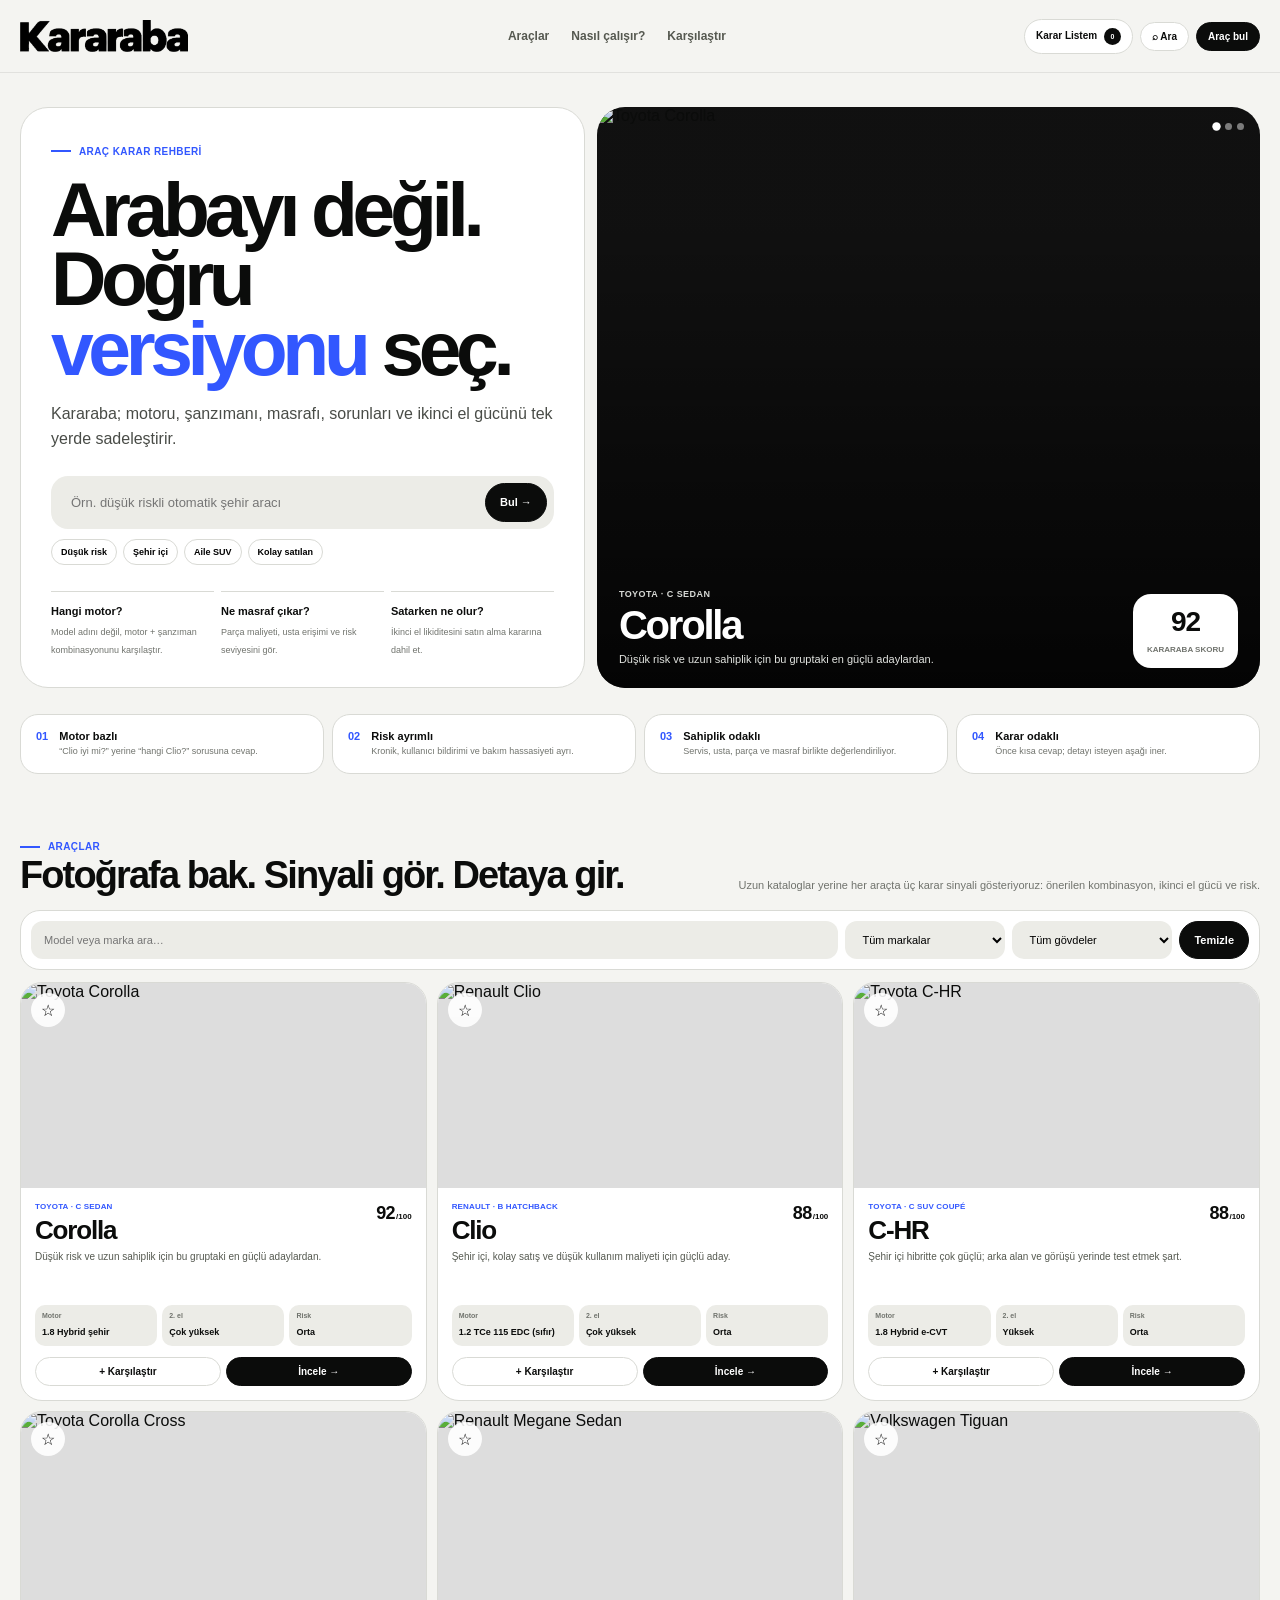
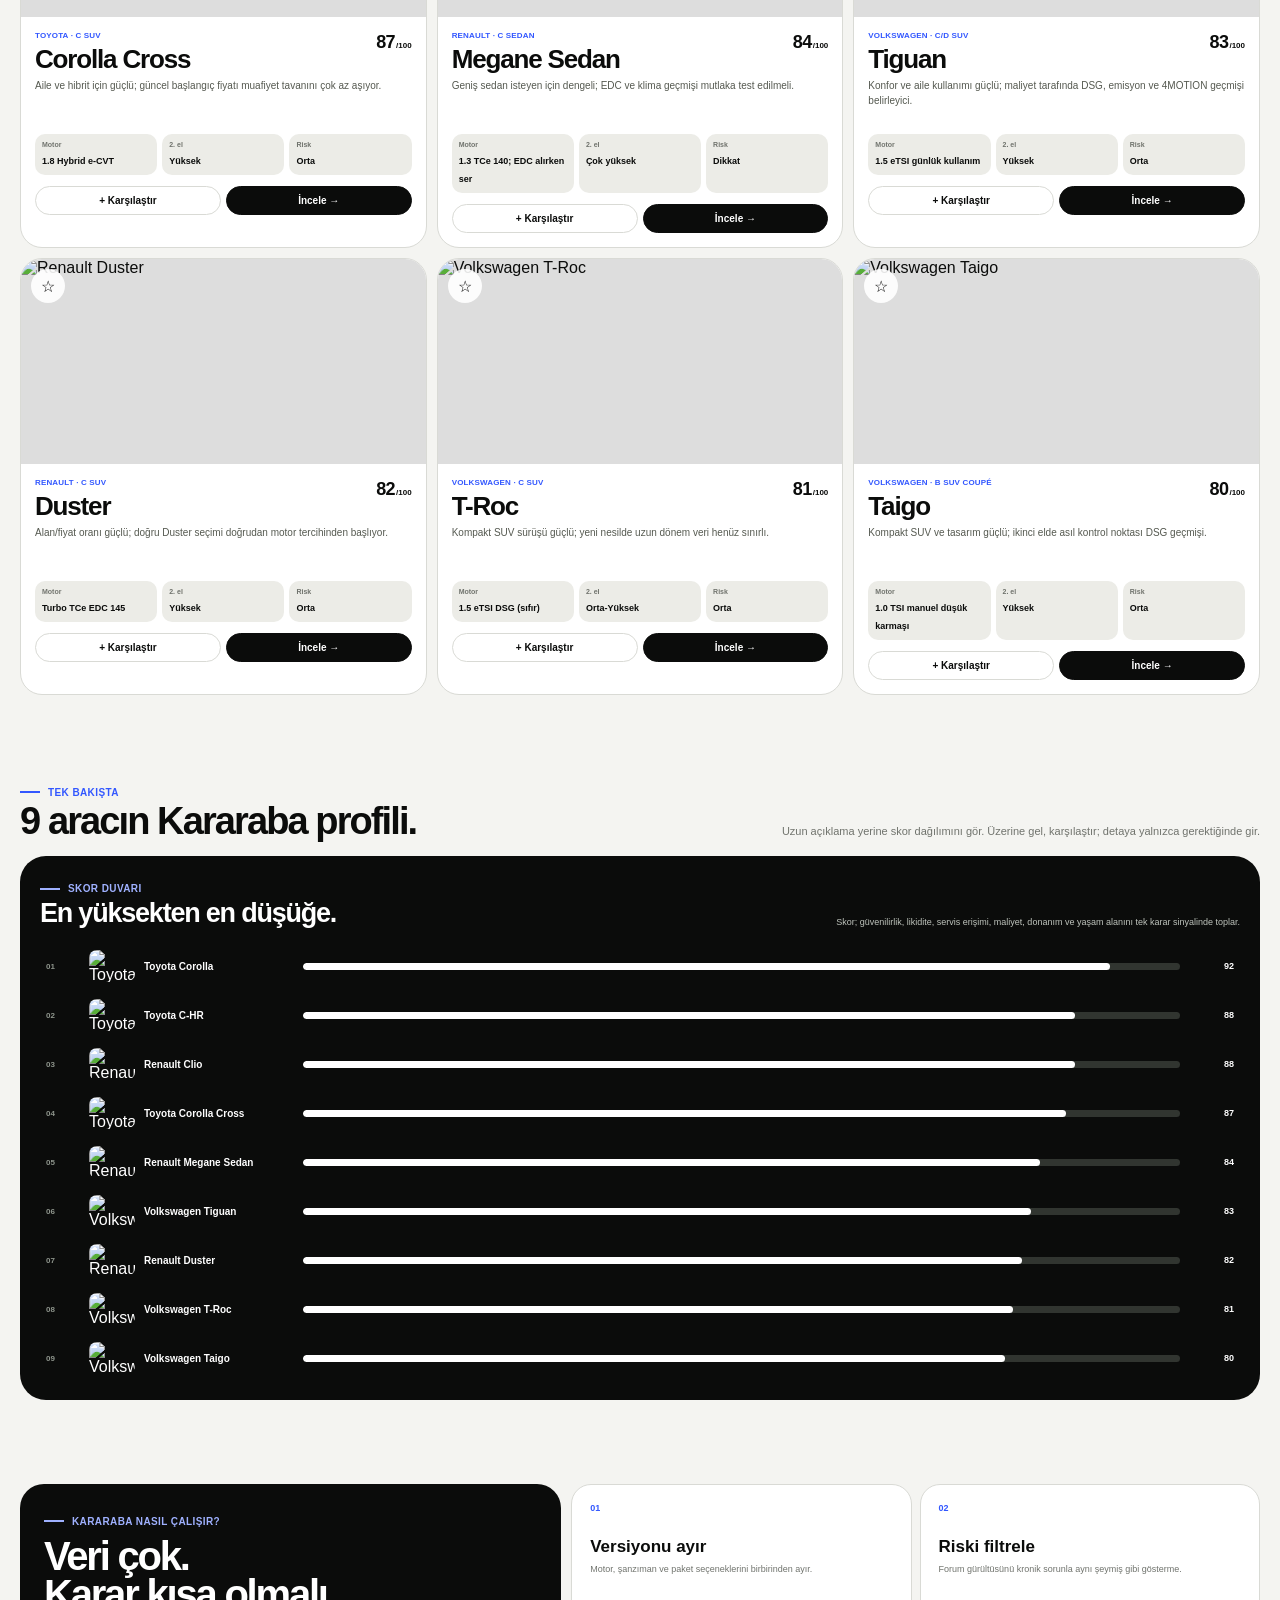
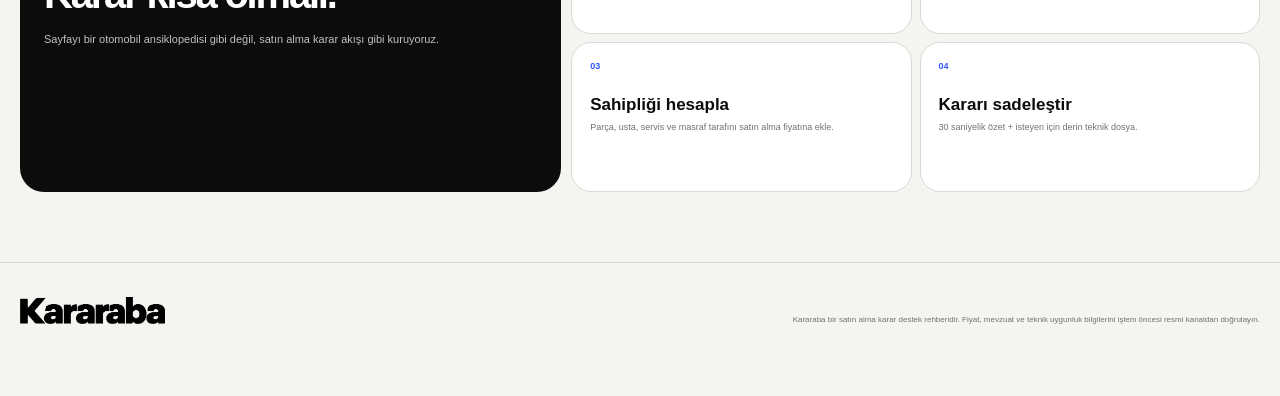
==== commit 3a02b47b: "Add files via upload" ====
--- a/index.html
+++ b/index.html
@@ -513,6 +513,157 @@
  .cost-real{grid-template-columns:1fr}
  .cabin-detail-grid{grid-template-columns:repeat(2,1fr)}
 }
+</style><style>
+/* ===== V4.1 hotfix: card proportions + mobile price memory ===== */
+
+/* HOME CARDS: restore the earlier clean card look.
+   Desktop hover still dims image and reveals score, but normal state remains compact. */
+.car-card .card-score{
+  position:absolute;
+  top:12px!important;right:12px!important;left:auto!important;
+  min-width:auto!important;max-width:none!important;width:auto!important;
+  padding:7px 9px!important;border-radius:12px!important;
+  background:rgba(255,255,255,.92)!important;color:var(--ink)!important;
+  backdrop-filter:blur(7px)!important;opacity:1!important;transform:none!important;
+  display:block!important;text-align:right!important;
+}
+.car-card .card-score strong{font-size:17px!important;line-height:1!important;letter-spacing:-.03em!important;text-shadow:none!important}
+.car-card .card-score span{font-size:6px!important;color:var(--muted)!important;letter-spacing:.08em!important}
+@media (hover:hover) and (pointer:fine){
+  .car-card:hover .car-photo img{opacity:.60!important;transform:scale(1.035)!important}
+  .car-card:hover .car-photo:after{opacity:1!important}
+  .car-card:hover .card-score{
+    left:50%!important;right:auto!important;top:50%!important;
+    transform:translate(-50%,-50%) scale(1)!important;
+    min-width:84px!important;padding:10px 13px!important;border-radius:16px!important;
+    background:rgba(12,13,12,.72)!important;color:#fff!important;text-align:center!important;
+  }
+  .car-card:hover .card-score strong{font-size:34px!important;color:#fff!important}
+  .car-card:hover .card-score span{font-size:7px!important;color:#fff!important;opacity:.82!important}
+}
+
+/* MOBILE PRICE MEMORY: compact chart, clean control stack, no giant empty card */
+@media(max-width:640px){
+  .content-section#prices{padding-top:22px!important}
+  #prices .content-head{margin-bottom:9px!important}
+  #prices .content-head h2{font-size:31px!important}
+  .price-memory{display:block!important}
+  .price-chart-panel,.price-stats{border-radius:18px!important;padding:12px!important}
+  .price-chart-panel{margin-bottom:9px!important;min-height:0!important}
+  .price-chart-top{
+    display:grid!important;grid-template-columns:1fr!important;gap:8px!important;
+    align-items:start!important;
+  }
+  .price-chart-top h3{font-size:21px!important;line-height:1.05!important}
+  .price-version{display:none!important}
+  .price-lab-controls{
+    display:grid!important;grid-template-columns:1fr 1fr!important;gap:5px!important;margin-top:1px!important
+  }
+  .price-mode{padding:8px 7px!important;font-size:8px!important;text-align:center!important}
+  .price-mode:nth-child(3){grid-column:1/-1!important}
+  .price-interactive{margin-top:4px!important}
+  .price-interactive svg{height:180px!important}
+  .price-svg{display:none!important}
+  .price-tooltip{
+    font-size:8px!important;max-width:150px!important;white-space:normal!important;
+    padding:7px 8px!important
+  }
+  .price-stats{
+    display:grid!important;grid-template-columns:1fr 1fr!important;gap:6px!important
+  }
+  .price-stat{min-height:82px!important;padding:9px!important}
+  .price-stat strong{font-size:18px!important}
+  .price-source{font-size:7px!important;line-height:1.4!important}
+  .price-table{max-height:180px!important}
+}
+
+/* On touch devices use tap targets; don't rely on hover-only graph affordance */
+@media (hover:none){
+  .car-card .card-hover-cta{display:none!important}
+}
+</style><style>
+/* ===== V4.2 CLEAN CARD + PRICE REBUILD ===== */
+
+/* HOME CARDS — return to the earlier editorial card composition */
+#cars .car-card{background:var(--paper);border:1px solid var(--line);border-radius:22px;overflow:hidden;transition:transform .22s ease,box-shadow .22s ease}
+#cars .car-card:hover{transform:translateY(-4px);box-shadow:var(--shadow)}
+#cars .car-photo{height:205px;position:relative;display:block;overflow:hidden;background:#ddd}
+#cars .car-photo img{width:100%;height:100%;object-fit:cover;opacity:1;transform:scale(1);transition:opacity .32s ease,transform .5s cubic-bezier(.2,.75,.2,1)}
+#cars .car-photo:after{content:"";position:absolute;inset:0;background:linear-gradient(180deg,rgba(10,11,10,.02),rgba(10,11,10,.36));opacity:0;transition:opacity .28s ease;pointer-events:none;z-index:2}
+#cars .car-body{padding:14px}
+#cars .card-headline{display:grid;grid-template-columns:1fr auto;gap:12px;align-items:start;margin-bottom:3px}
+#cars .card-title-side{min-width:0}
+#cars .car-eyebrow{font-size:8px;color:var(--blue);font-weight:850;text-transform:uppercase;letter-spacing:.02em}
+#cars .car-body h3{font-size:26px;letter-spacing:-.045em;margin:4px 0 0}
+#cars .card-score-inline{text-align:right;white-space:nowrap;line-height:1;padding-top:2px}
+#cars .card-score-inline strong{font-size:18px;letter-spacing:-.03em}
+#cars .card-score-inline span{font-size:8px;font-weight:800;margin-left:1px}
+#cars .car-verdict{font-size:10px;line-height:1.5;color:#555950;min-height:45px;margin:0}
+#cars .hover-score{position:absolute;left:50%;top:50%;transform:translate(-50%,-44%) scale(.92);z-index:4;opacity:0;color:#fff;text-align:center;pointer-events:none;transition:opacity .24s ease,transform .32s cubic-bezier(.2,.8,.2,1)}
+#cars .hover-score strong{font-size:44px;line-height:.88;letter-spacing:-.06em;display:block;text-shadow:0 8px 28px rgba(0,0,0,.22)}
+#cars .hover-score span{display:block;margin-top:5px;font-size:7px;font-weight:900;letter-spacing:.12em;text-transform:uppercase}
+#cars .card-hover-cta{position:absolute;left:50%;bottom:17px;transform:translate(-50%,8px);z-index:4;opacity:0;color:#fff;font-size:7px;font-weight:900;letter-spacing:.08em;text-transform:uppercase;transition:opacity .22s ease,transform .28s ease;pointer-events:none}
+#cars .card-fav{z-index:6}
+@media (hover:hover) and (pointer:fine){
+  #cars .car-card:hover .car-photo img{opacity:.60;transform:scale(1.035)}
+  #cars .car-card:hover .car-photo:after{opacity:1}
+  #cars .car-card:hover .hover-score{opacity:1;transform:translate(-50%,-50%) scale(1)}
+  #cars .car-card:hover .card-hover-cta{opacity:1;transform:translate(-50%,0)}
+}
+@media (hover:none){
+  #cars .hover-score,#cars .card-hover-cta{display:none!important}
+}
+
+/* PRICE MEMORY V4.2 — one layout, responsive by construction */
+.price-v42{display:grid;grid-template-columns:minmax(0,1.45fr) minmax(290px,.55fr);gap:9px;align-items:stretch}
+.price-v42-card,.price-v42-stats{background:var(--paper);border:1px solid var(--line);border-radius:22px;padding:16px;min-width:0}
+.price-v42-head{display:flex;justify-content:space-between;gap:16px;align-items:flex-start}
+.price-v42-head .kicker{margin-bottom:4px}
+.price-v42-head h3{font-size:20px;line-height:1.05;letter-spacing:-.025em;margin:0}
+.price-v42-controls{display:flex;gap:5px;flex-wrap:wrap;justify-content:flex-end}
+.price-v42-mode{border:1px solid var(--line);background:#fff;color:var(--blue);border-radius:999px;padding:8px 11px;font-size:8px;font-weight:850;cursor:pointer;transition:.16s ease}
+.price-v42-mode:hover{border-color:#b9b9b3}
+.price-v42-mode.active{background:var(--ink);border-color:var(--ink);color:#fff}
+.price-v42-stage{position:relative;width:100%;height:250px;margin-top:11px;touch-action:pan-y}
+.price-v42-stage svg{display:block;width:100%;height:100%;overflow:visible}
+.price-v42-tooltip{position:absolute;z-index:10;left:0;top:0;opacity:0;pointer-events:none;background:#111;color:#fff;border-radius:11px;padding:8px 10px;font-size:8px;line-height:1.4;white-space:nowrap;transform:translate(-50%,calc(-100% - 10px));transition:opacity .1s ease}
+.price-v42-tooltip.show{opacity:1}
+.v42-grid{stroke:#e1e2dd;stroke-width:1}.v42-axis{fill:#777a72;font:9px Inter,Arial,sans-serif}.v42-line{fill:none;stroke:var(--blue);stroke-width:3;stroke-linecap:round;stroke-linejoin:round;stroke-dasharray:1200;stroke-dashoffset:1200;animation:v42draw .95s cubic-bezier(.2,.8,.2,1) forwards}.v42-area{fill:var(--blue);opacity:.10}.v42-dot{fill:#fff;stroke:var(--blue);stroke-width:2;transition:r .12s ease,fill .12s ease}.v42-dot.active{r:6;fill:var(--blue)}.v42-guide{stroke:#8f938c;stroke-width:1;stroke-dasharray:3 4;opacity:0}.v42-bar{fill:var(--blue);transform-box:fill-box;transform-origin:center bottom;animation:v42bar .45s cubic-bezier(.2,.8,.2,1) both}.v42-bar.neg{fill:#e66b5b}
+@keyframes v42draw{to{stroke-dashoffset:0}}@keyframes v42bar{from{transform:scaleY(0)}to{transform:scaleY(1)}}
+.price-v42-readout{display:none;margin-top:7px;background:var(--soft);border-radius:11px;padding:9px 10px;font-size:8px;line-height:1.4}
+.price-v42-readout b{font-size:10px}
+.price-v42-stats{display:grid;grid-template-columns:1fr 1fr;gap:7px;align-content:start}
+.price-v42-stat{background:var(--soft);border-radius:13px;padding:11px;min-height:92px}
+.price-v42-stat span{display:block;font-size:7px;color:var(--muted);font-weight:850;text-transform:uppercase}.price-v42-stat strong{display:block;font-size:18px;letter-spacing:-.04em;margin-top:5px}.price-v42-stat small{display:block;font-size:7px;color:var(--muted);margin-top:4px;line-height:1.35}
+.price-v42-source{grid-column:1/-1;font-size:8px;color:var(--muted);line-height:1.45;padding:7px 2px}.price-v42-source a{text-decoration:underline;font-weight:800}.price-v42-toggle{border:0;background:transparent;text-decoration:underline;font-size:8px;font-weight:850;padding:0;cursor:pointer}
+.price-v42-table{display:none;grid-column:1/-1;max-height:220px;overflow:auto;border-top:1px solid var(--line)}.price-v42-table.show{display:block}.price-v42-row{display:grid;grid-template-columns:1fr 1fr;padding:7px 2px;border-bottom:1px solid var(--line);font-size:8px}.price-v42-row b{text-align:right}
+
+@media(max-width:900px){
+  .price-v42{grid-template-columns:1fr}
+}
+@media(max-width:640px){
+  #cars .cars-grid{grid-template-columns:1fr}
+  #cars .car-photo{height:205px}
+  #cars .card-score-inline strong{font-size:17px}
+  #prices.content-section{padding-top:22px;padding-bottom:24px}
+  #prices .content-head{margin-bottom:9px}
+  #prices .content-head h2{font-size:31px}
+  .price-v42{gap:8px}
+  .price-v42-card,.price-v42-stats{border-radius:18px;padding:12px}
+  .price-v42-head{display:block}
+  .price-v42-head h3{font-size:22px;max-width:260px}
+  .price-v42-controls{display:grid;grid-template-columns:1fr 1fr;gap:5px;justify-content:stretch;margin-top:10px}
+  .price-v42-mode{padding:8px 5px;text-align:center;font-size:8px;white-space:nowrap}
+  .price-v42-mode:nth-child(3){grid-column:1/-1}
+  .price-v42-stage{height:190px;margin-top:7px}
+  .price-v42-tooltip{display:none}
+  .price-v42-readout{display:block;min-height:48px}
+  .price-v42-stats{grid-template-columns:1fr 1fr;gap:6px}
+  .price-v42-stat{min-height:82px;padding:9px}
+  .price-v42-stat strong{font-size:18px}
+  .price-v42-source{font-size:7px;line-height:1.4}
+  .price-v42-table{max-height:180px}
+}
 </style></head>
 <body>
 <header class="site-header">
@@ -615,11 +766,11 @@
 <article class="car-card reveal" data-body="C Sedan" data-brand="Toyota" data-search="toyota corolla c sedan" data-slug="toyota-corolla">
 <a class="car-photo" href="models/toyota-corolla.html"><button aria-label="Karar listeme ekle" class="card-fav" data-fav="toyota-corolla" onclick="event.preventDefault();event.stopPropagation();toggleFavorite('toyota-corolla')" type="button">☆</button>
 <img alt="Toyota Corolla" loading="lazy" src="https://scene7.toyota.eu/is/image/toyotaeurope/standartsunulanozellikler-4-akiciperforman?fit=constrain&amp;qlt=80&amp;resMode=sharp2&amp;wid=1600"/>
-<div class="card-score"><strong>92</strong><span>SKOR</span></div>
-<span class="card-hover-cta">Dosyayı aç →</span></a>
-<div class="car-body">
-<div class="car-eyebrow">Toyota · C Sedan</div>
-<h3>Corolla</h3>
+
+<div class="hover-score"><strong>92</strong><span>Kararaba skoru</span></div><span class="card-hover-cta">Dosyayı aç →</span></a>
+<div class="car-body"><div class="card-headline"><div class="card-title-side"><div class="car-eyebrow">Toyota · C Sedan</div><h3>Corolla</h3></div><div class="card-score-inline"><strong>92</strong><span>/100</span></div></div>
+
+
 <p class="car-verdict">Düşük risk ve uzun sahiplik için bu gruptaki en güçlü adaylardan.</p>
 <div class="card-signals">
 <div class="card-signal"><span>Motor</span><b>1.8 Hybrid şehir </b></div>
@@ -635,11 +786,11 @@
 <article class="car-card reveal" data-body="B Hatchback" data-brand="Renault" data-search="renault clio b hatchback" data-slug="renault-clio">
 <a class="car-photo" href="models/renault-clio.html"><button aria-label="Karar listeme ekle" class="card-fav" data-fav="renault-clio" onclick="event.preventDefault();event.stopPropagation();toggleFavorite('renault-clio')" type="button">☆</button>
 <img alt="Renault Clio" loading="lazy" src="https://cdn.group.renault.com/ren/master/renault-new-cars/product-plans/rb3b1/my26/overview/renault-rb3b1-my26-overview-001-mobile.jpg.ximg.small.webp/d8c15670a6.webp"/>
-<div class="card-score"><strong>88</strong><span>SKOR</span></div>
-<span class="card-hover-cta">Dosyayı aç →</span></a>
-<div class="car-body">
-<div class="car-eyebrow">Renault · B Hatchback</div>
-<h3>Clio</h3>
+
+<div class="hover-score"><strong>88</strong><span>Kararaba skoru</span></div><span class="card-hover-cta">Dosyayı aç →</span></a>
+<div class="car-body"><div class="card-headline"><div class="card-title-side"><div class="car-eyebrow">Renault · B Hatchback</div><h3>Clio</h3></div><div class="card-score-inline"><strong>88</strong><span>/100</span></div></div>
+
+
 <p class="car-verdict">Şehir içi, kolay satış ve düşük kullanım maliyeti için güçlü aday.</p>
 <div class="card-signals">
 <div class="card-signal"><span>Motor</span><b>1.2 TCe 115 EDC (sıfır) </b></div>
@@ -655,11 +806,11 @@
 <article class="car-card reveal" data-body="C SUV Coupé" data-brand="Toyota" data-search="toyota c-hr c suv coupé" data-slug="toyota-c-hr">
 <a class="car-photo" href="models/toyota-c-hr.html"><button aria-label="Karar listeme ekle" class="card-fav" data-fav="toyota-c-hr" onclick="event.preventDefault();event.stopPropagation();toggleFavorite('toyota-c-hr')" type="button">☆</button>
 <img alt="Toyota C-HR" loading="lazy" src="https://scene7.toyota.eu/is/image/toyotaeurope/TOY_MULTICAR_II_2024_TME_IMG_CHR_0008-1?fit=constrain&amp;qlt=80&amp;resMode=sharp2&amp;wid=1600"/>
-<div class="card-score"><strong>88</strong><span>SKOR</span></div>
-<span class="card-hover-cta">Dosyayı aç →</span></a>
-<div class="car-body">
-<div class="car-eyebrow">Toyota · C SUV Coupé</div>
-<h3>C-HR</h3>
+
+<div class="hover-score"><strong>88</strong><span>Kararaba skoru</span></div><span class="card-hover-cta">Dosyayı aç →</span></a>
+<div class="car-body"><div class="card-headline"><div class="card-title-side"><div class="car-eyebrow">Toyota · C SUV Coupé</div><h3>C-HR</h3></div><div class="card-score-inline"><strong>88</strong><span>/100</span></div></div>
+
+
 <p class="car-verdict">Şehir içi hibritte çok güçlü; arka alan ve görüşü yerinde test etmek şart.</p>
 <div class="card-signals">
 <div class="card-signal"><span>Motor</span><b>1.8 Hybrid e-CVT</b></div>
@@ -675,11 +826,11 @@
 <article class="car-card reveal" data-body="C SUV" data-brand="Toyota" data-search="toyota corolla cross c suv" data-slug="toyota-corolla-cross">
 <a class="car-photo" href="models/toyota-corolla-cross.html"><button aria-label="Karar listeme ekle" class="card-fav" data-fav="toyota-corolla-cross" onclick="event.preventDefault();event.stopPropagation();toggleFavorite('toyota-corolla-cross')" type="button">☆</button>
 <img alt="Toyota Corolla Cross" loading="lazy" src="https://scene7.toyota.eu/is/image/toyotaeurope/CX0011a_25_WEB?fit=constrain&amp;qlt=80&amp;resMode=sharp2&amp;wid=1600"/>
-<div class="card-score"><strong>87</strong><span>SKOR</span></div>
-<span class="card-hover-cta">Dosyayı aç →</span></a>
-<div class="car-body">
-<div class="car-eyebrow">Toyota · C SUV</div>
-<h3>Corolla Cross</h3>
+
+<div class="hover-score"><strong>87</strong><span>Kararaba skoru</span></div><span class="card-hover-cta">Dosyayı aç →</span></a>
+<div class="car-body"><div class="card-headline"><div class="card-title-side"><div class="car-eyebrow">Toyota · C SUV</div><h3>Corolla Cross</h3></div><div class="card-score-inline"><strong>87</strong><span>/100</span></div></div>
+
+
 <p class="car-verdict">Aile ve hibrit için güçlü; güncel başlangıç fiyatı muafiyet tavanını çok az aşıyor.</p>
 <div class="card-signals">
 <div class="card-signal"><span>Motor</span><b>1.8 Hybrid e-CVT</b></div>
@@ -695,11 +846,11 @@
 <article class="car-card reveal" data-body="C Sedan" data-brand="Renault" data-search="renault megane sedan c sedan" data-slug="renault-megane-sedan">
 <a class="car-photo" href="models/renault-megane-sedan.html"><button aria-label="Karar listeme ekle" class="card-fav" data-fav="renault-megane-sedan" onclick="event.preventDefault();event.stopPropagation();toggleFavorite('renault-megane-sedan')" type="button">☆</button>
 <img alt="Renault Megane Sedan" loading="lazy" src="https://cdn.group.renault.com/ren/master/renault-new-cars/product-plans/megane-sedan/overview-megan-sedan/renault-megane-sedan-overview-001-mobile.jpg.ximg.small.webp/13c1fed848.webp"/>
-<div class="card-score"><strong>84</strong><span>SKOR</span></div>
-<span class="card-hover-cta">Dosyayı aç →</span></a>
-<div class="car-body">
-<div class="car-eyebrow">Renault · C Sedan</div>
-<h3>Megane Sedan</h3>
+
+<div class="hover-score"><strong>84</strong><span>Kararaba skoru</span></div><span class="card-hover-cta">Dosyayı aç →</span></a>
+<div class="car-body"><div class="card-headline"><div class="card-title-side"><div class="car-eyebrow">Renault · C Sedan</div><h3>Megane Sedan</h3></div><div class="card-score-inline"><strong>84</strong><span>/100</span></div></div>
+
+
 <p class="car-verdict">Geniş sedan isteyen için dengeli; EDC ve klima geçmişi mutlaka test edilmeli.</p>
 <div class="card-signals">
 <div class="card-signal"><span>Motor</span><b>1.3 TCe 140; EDC alırken ser</b></div>
@@ -715,11 +866,11 @@
 <article class="car-card reveal" data-body="C/D SUV" data-brand="Volkswagen" data-search="volkswagen tiguan c/d suv" data-slug="volkswagen-tiguan">
 <a class="car-photo" href="models/volkswagen-tiguan.html"><button aria-label="Karar listeme ekle" class="card-fav" data-fav="volkswagen-tiguan" onclick="event.preventDefault();event.stopPropagation();toggleFavorite('volkswagen-tiguan')" type="button">☆</button>
 <img alt="Volkswagen Tiguan" loading="lazy" src="https://assets.volkswagen.com/is/image/volkswagenag/1920x1080_tiguan_dis_gorunum_yeni_1?Zm10PXBuZy1hbHBoYSZ3aWQ9ODAwJmJmYz1vZmYmMGFmYw=%3D"/>
-<div class="card-score"><strong>83</strong><span>SKOR</span></div>
-<span class="card-hover-cta">Dosyayı aç →</span></a>
-<div class="car-body">
-<div class="car-eyebrow">Volkswagen · C/D SUV</div>
-<h3>Tiguan</h3>
+
+<div class="hover-score"><strong>83</strong><span>Kararaba skoru</span></div><span class="card-hover-cta">Dosyayı aç →</span></a>
+<div class="car-body"><div class="card-headline"><div class="card-title-side"><div class="car-eyebrow">Volkswagen · C/D SUV</div><h3>Tiguan</h3></div><div class="card-score-inline"><strong>83</strong><span>/100</span></div></div>
+
+
 <p class="car-verdict">Konfor ve aile kullanımı güçlü; maliyet tarafında DSG, emisyon ve 4MOTION geçmişi belirleyici.</p>
 <div class="card-signals">
 <div class="card-signal"><span>Motor</span><b>1.5 eTSI günlük kullanım </b></div>
@@ -735,11 +886,11 @@
 <article class="car-card reveal" data-body="C SUV" data-brand="Renault" data-search="renault duster c suv" data-slug="renault-duster">
 <a class="car-photo" href="models/renault-duster.html"><button aria-label="Karar listeme ekle" class="card-fav" data-fav="renault-duster" onclick="event.preventDefault();event.stopPropagation();toggleFavorite('renault-duster')" type="button">☆</button>
 <img alt="Renault Duster" loading="lazy" src="https://cdn.group.renault.com/ren/master/renault-new-cars/product-plans/duster-p1311/product-plan/overview/renault-duster-p1311-ph1-009-mobile.jpg.ximg.small.webp/9c9615fb61.webp"/>
-<div class="card-score"><strong>82</strong><span>SKOR</span></div>
-<span class="card-hover-cta">Dosyayı aç →</span></a>
-<div class="car-body">
-<div class="car-eyebrow">Renault · C SUV</div>
-<h3>Duster</h3>
+
+<div class="hover-score"><strong>82</strong><span>Kararaba skoru</span></div><span class="card-hover-cta">Dosyayı aç →</span></a>
+<div class="car-body"><div class="card-headline"><div class="card-title-side"><div class="car-eyebrow">Renault · C SUV</div><h3>Duster</h3></div><div class="card-score-inline"><strong>82</strong><span>/100</span></div></div>
+
+
 <p class="car-verdict">Alan/fiyat oranı güçlü; doğru Duster seçimi doğrudan motor tercihinden başlıyor.</p>
 <div class="card-signals">
 <div class="card-signal"><span>Motor</span><b>Turbo TCe EDC 145 </b></div>
@@ -755,11 +906,11 @@
 <article class="car-card reveal" data-body="C SUV" data-brand="Volkswagen" data-search="volkswagen t-roc c suv" data-slug="volkswagen-t-roc">
 <a class="car-photo" href="models/volkswagen-t-roc.html"><button aria-label="Karar listeme ekle" class="card-fav" data-fav="volkswagen-t-roc" onclick="event.preventDefault();event.stopPropagation();toggleFavorite('volkswagen-t-roc')" type="button">☆</button>
 <img alt="Volkswagen T-Roc" loading="lazy" src="https://assets.volkswagen.com/is/image/volkswagenag/1920x1080_troc_galeri_1?Zm10PXBuZy1hbHBoYSZ3aWQ9ODAwJmJmYz1vZmYmMGFmYw=%3D"/>
-<div class="card-score"><strong>81</strong><span>SKOR</span></div>
-<span class="card-hover-cta">Dosyayı aç →</span></a>
-<div class="car-body">
-<div class="car-eyebrow">Volkswagen · C SUV</div>
-<h3>T-Roc</h3>
+
+<div class="hover-score"><strong>81</strong><span>Kararaba skoru</span></div><span class="card-hover-cta">Dosyayı aç →</span></a>
+<div class="car-body"><div class="card-headline"><div class="card-title-side"><div class="car-eyebrow">Volkswagen · C SUV</div><h3>T-Roc</h3></div><div class="card-score-inline"><strong>81</strong><span>/100</span></div></div>
+
+
 <p class="car-verdict">Kompakt SUV sürüşü güçlü; yeni nesilde uzun dönem veri henüz sınırlı.</p>
 <div class="card-signals">
 <div class="card-signal"><span>Motor</span><b>1.5 eTSI DSG (sıfır) </b></div>
@@ -775,11 +926,11 @@
 <article class="car-card reveal" data-body="B SUV Coupé" data-brand="Volkswagen" data-search="volkswagen taigo b suv coupé" data-slug="volkswagen-taigo">
 <a class="car-photo" href="models/volkswagen-taigo.html"><button aria-label="Karar listeme ekle" class="card-fav" data-fav="volkswagen-taigo" onclick="event.preventDefault();event.stopPropagation();toggleFavorite('volkswagen-taigo')" type="button">☆</button>
 <img alt="Volkswagen Taigo" loading="lazy" src="https://assets.volkswagen.com/is/image/volkswagenag/1920x1152_taigo_galeri_gorseli_1?Zm10PXBuZy1hbHBoYSZ3aWQ9ODAwJmJmYz1vZmYmMGFmYw=%3D"/>
-<div class="card-score"><strong>80</strong><span>SKOR</span></div>
-<span class="card-hover-cta">Dosyayı aç →</span></a>
-<div class="car-body">
-<div class="car-eyebrow">Volkswagen · B SUV Coupé</div>
-<h3>Taigo</h3>
+
+<div class="hover-score"><strong>80</strong><span>Kararaba skoru</span></div><span class="card-hover-cta">Dosyayı aç →</span></a>
+<div class="car-body"><div class="card-headline"><div class="card-title-side"><div class="car-eyebrow">Volkswagen · B SUV Coupé</div><h3>Taigo</h3></div><div class="card-score-inline"><strong>80</strong><span>/100</span></div></div>
+
+
 <p class="car-verdict">Kompakt SUV ve tasarım güçlü; ikinci elde asıl kontrol noktası DSG geçmişi.</p>
 <div class="card-signals">
 <div class="card-signal"><span>Motor</span><b>1.0 TSI manuel düşük karmaşı</b></div>
